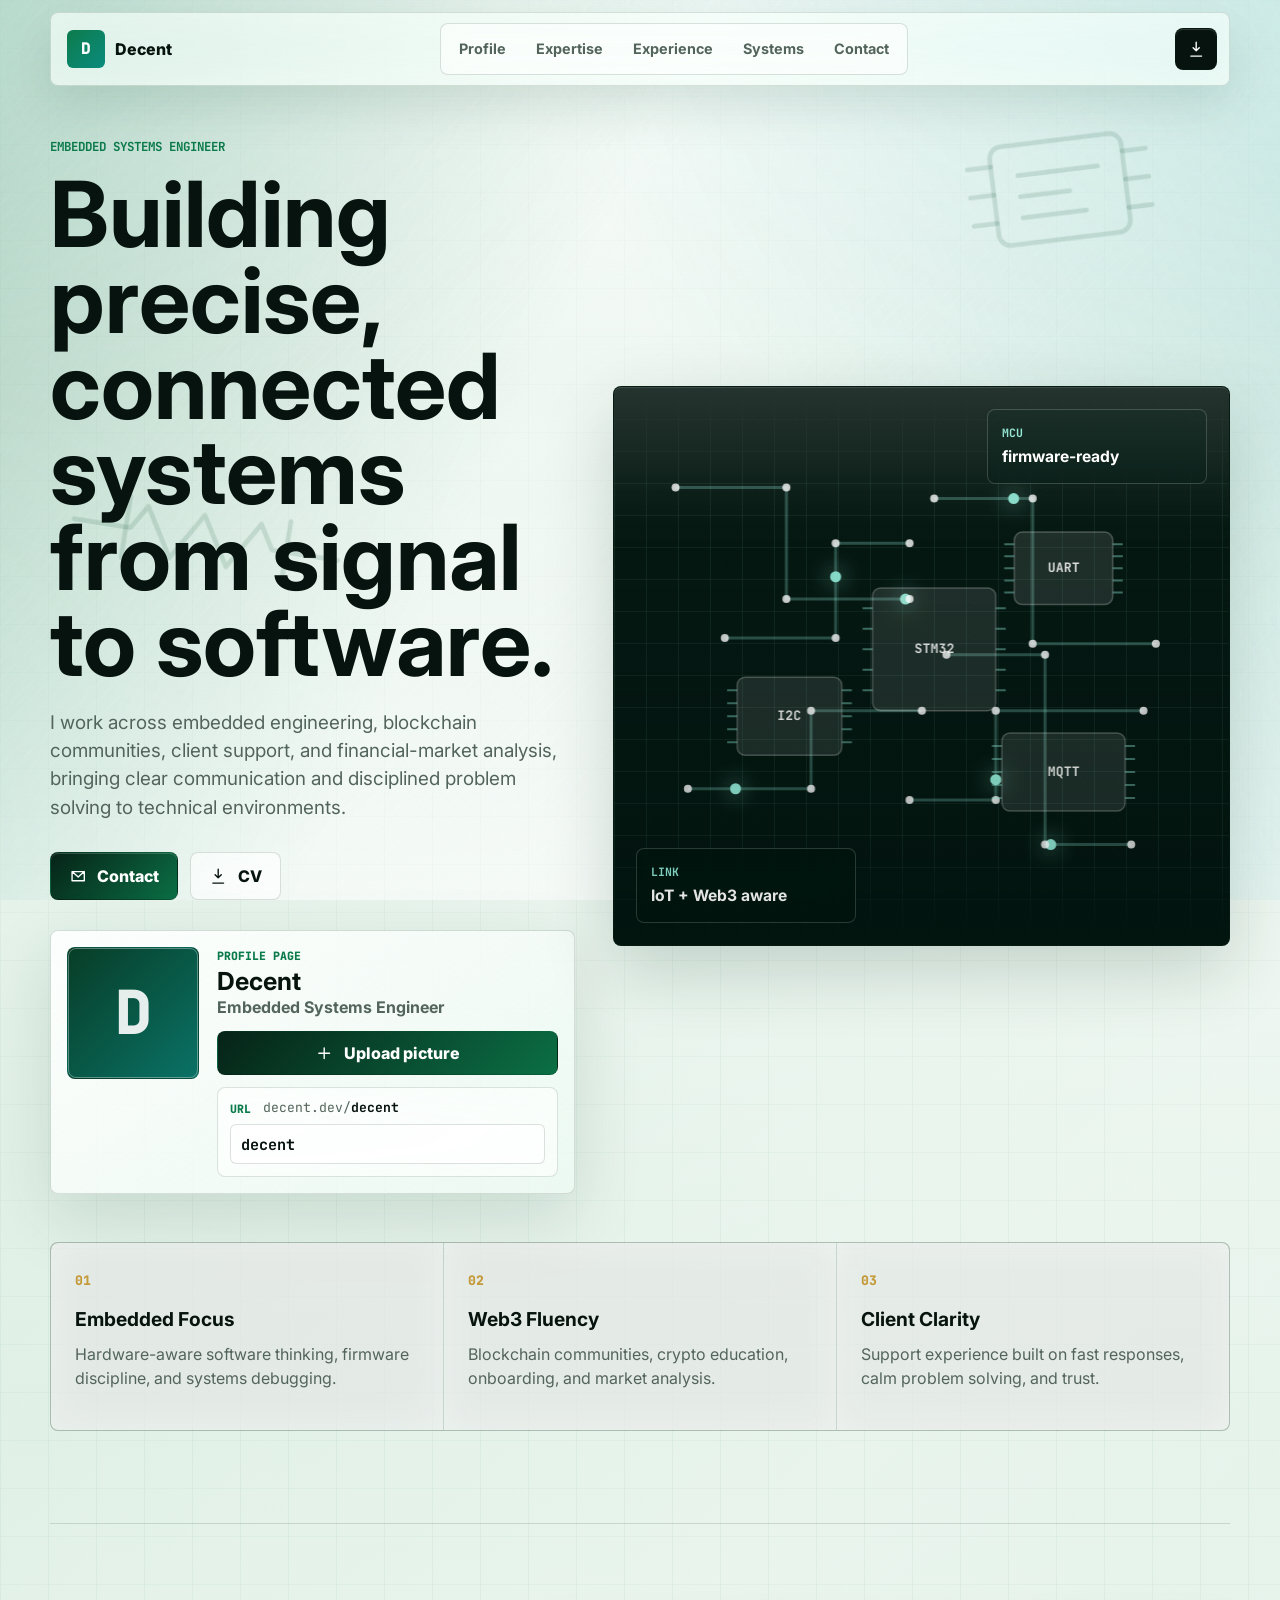
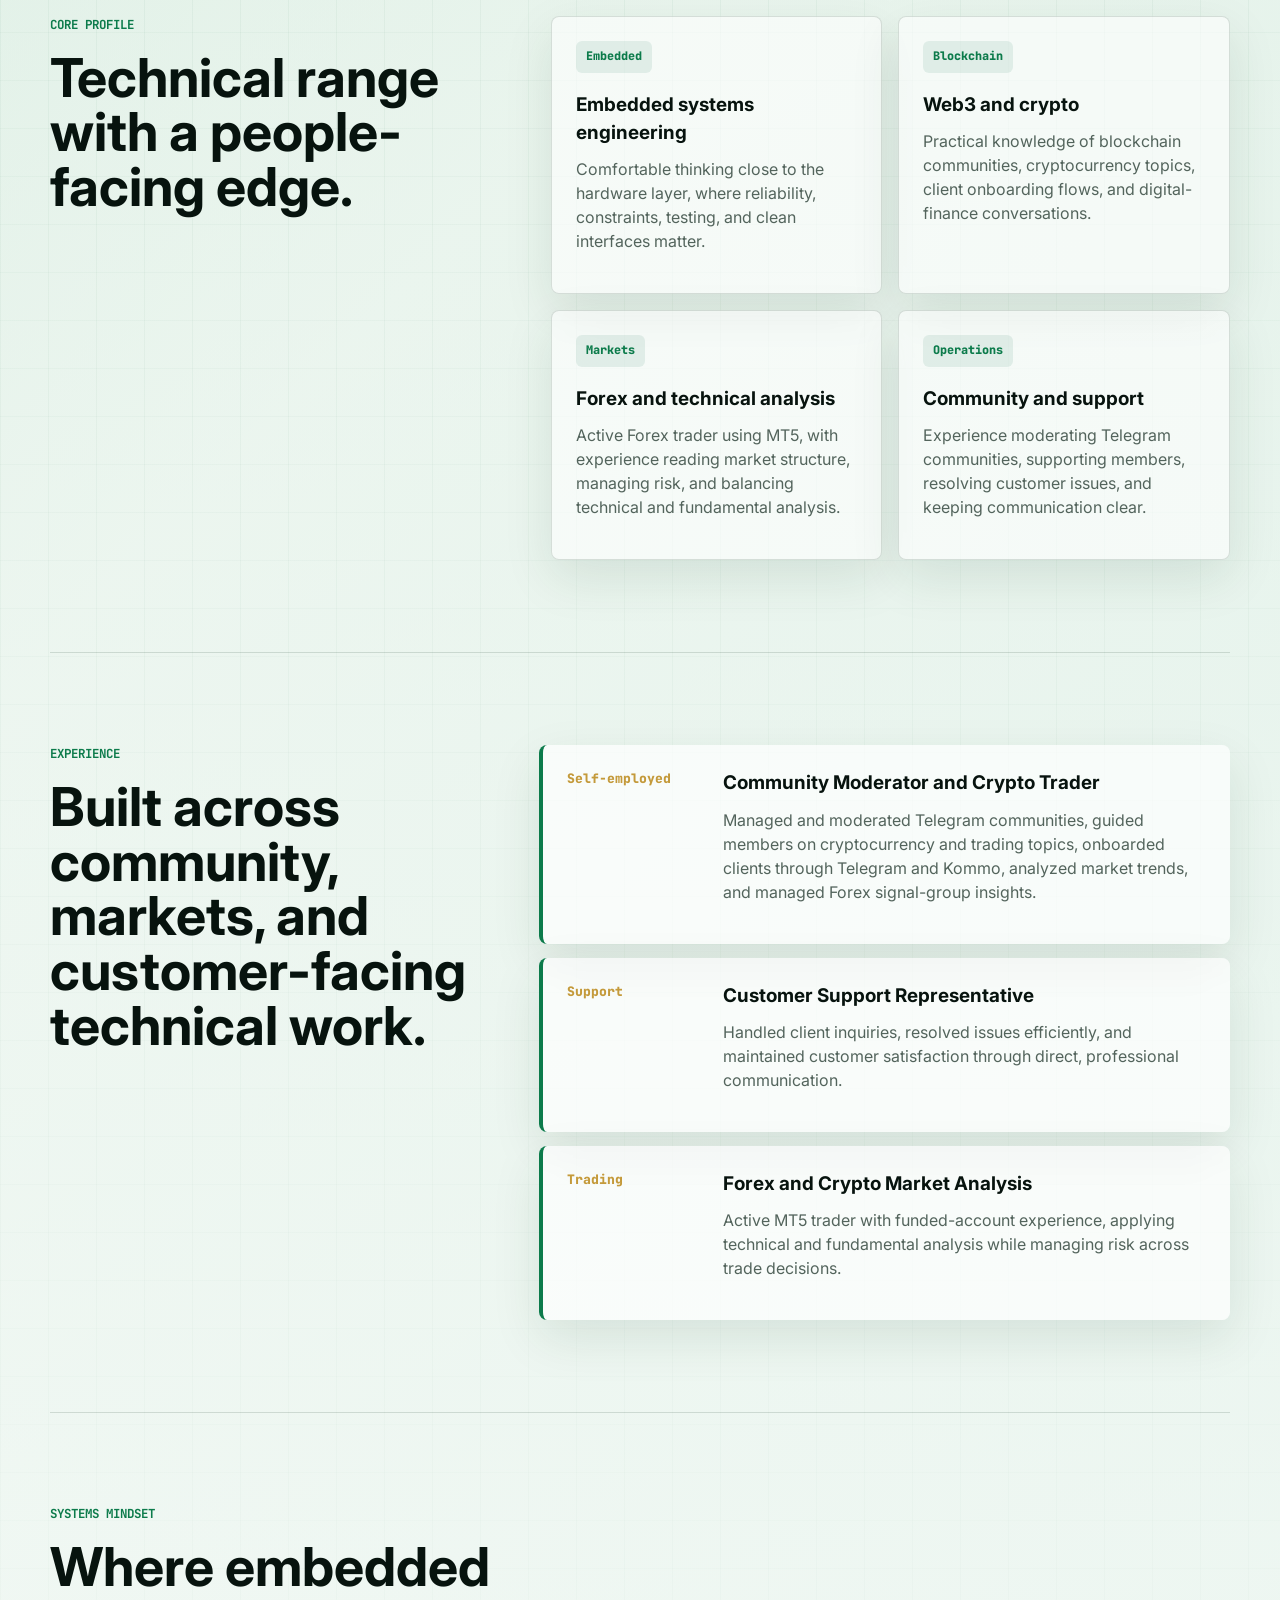
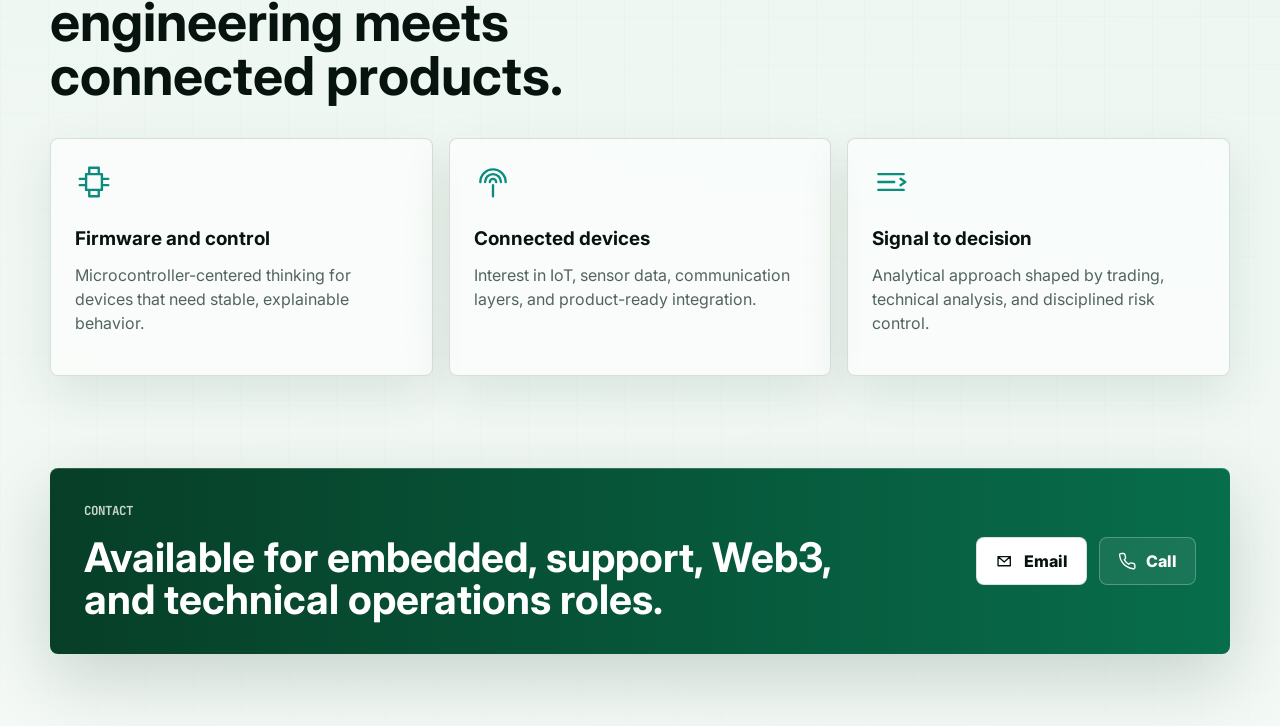
==== index.html @ 4b5f9d24 "Add files via upload" ====
<!doctype html>
<html lang="en">
  <head>
    <meta charset="utf-8" />
    <meta name="viewport" content="width=device-width, initial-scale=1" />
    <title>Decent | Embedded Systems Engineer</title>
    <meta
      name="description"
      content="Personal portfolio for Decent, an embedded systems engineer with Web3, blockchain, trading, community management, and client support experience."
    />
    <link rel="preconnect" href="https://fonts.googleapis.com" />
    <link rel="preconnect" href="https://fonts.gstatic.com" crossorigin />
    <link
      href="https://fonts.googleapis.com/css2?family=Inter:wght@400;500;600;700;800&family=JetBrains+Mono:wght@500;700&display=swap"
      rel="stylesheet"
    />
    <link rel="stylesheet" href="styles.css" />
  </head>
  <body>
    <div class="ambient-bg" aria-hidden="true">
      <svg class="watermark chip-a" viewBox="0 0 220 160">
        <rect x="54" y="38" width="112" height="84" rx="10" />
        <path d="M34 54h20M34 78h20M34 102h20M166 54h20M166 78h20M166 102h20" />
        <path d="M76 64h68M76 82h42M76 100h54" />
      </svg>
      <svg class="watermark resistor-b" viewBox="0 0 260 120">
        <path d="M18 60h48l12-20 24 40 24-40 24 40 24-40 12 20h56" />
        <path d="M62 34v52M198 34v52" />
      </svg>
      <svg class="watermark trace-c" viewBox="0 0 260 220">
        <path d="M40 38h90v48h68v74" />
        <path d="M82 174h70v-34h58" />
        <circle cx="40" cy="38" r="10" />
        <circle cx="198" cy="160" r="10" />
        <circle cx="82" cy="174" r="10" />
        <circle cx="210" cy="140" r="10" />
      </svg>
    </div>
    <div class="site-shell">
      <header class="topbar" aria-label="Primary">
        <a class="brand" href="#top" aria-label="Decent home">
          <span class="brand-mark">D</span>
          <span>Decent</span>
        </a>
        <nav class="nav-links" aria-label="Sections">
          <a href="#profile">Profile</a>
          <a href="#expertise">Expertise</a>
          <a href="#experience">Experience</a>
          <a href="#systems">Systems</a>
          <a href="#contact">Contact</a>
        </nav>
        <a class="icon-action" href="DECENT CV.docx" download aria-label="Download CV">
          <svg aria-hidden="true" viewBox="0 0 24 24">
            <path d="M12 3v11m0 0 4-4m-4 4-4-4M5 21h14" />
          </svg>
        </a>
      </header>

      <main id="top">
        <section class="hero" aria-labelledby="hero-title">
          <div class="hero-copy">
            <p class="eyebrow">Embedded systems engineer</p>
            <h1 id="hero-title">Building precise, connected systems from signal to software.</h1>
            <p class="hero-lede">
              I work across embedded engineering, blockchain communities, client support, and
              financial-market analysis, bringing clear communication and disciplined problem
              solving to technical environments.
            </p>
            <div class="hero-actions" aria-label="Primary actions">
              <a class="button primary" href="mailto:udosenfavour21@gmail.com">
                <svg aria-hidden="true" viewBox="0 0 24 24">
                  <path d="m4 6 8 7 8-7M4 6h16v12H4z" />
                </svg>
                Contact
              </a>
              <a class="button secondary" href="DECENT CV.docx" download>
                <svg aria-hidden="true" viewBox="0 0 24 24">
                  <path d="M12 3v11m0 0 4-4m-4 4-4-4M5 21h14" />
                </svg>
                CV
              </a>
            </div>

            <section id="profile" class="profile-widget" aria-labelledby="profile-title">
              <div class="profile-photo-frame">
                <img id="profilePreview" alt="Decent profile preview" />
                <div class="profile-initial" aria-hidden="true">D</div>
              </div>
              <div class="profile-controls">
                <div>
                  <p class="mini-eyebrow">Profile page</p>
                  <h2 id="profile-title">Decent</h2>
                  <p class="profile-role">Embedded Systems Engineer</p>
                </div>
                <label class="upload-control" for="profileUpload">
                  <svg aria-hidden="true" viewBox="0 0 24 24">
                    <path d="M12 5v14M5 12h14" />
                  </svg>
                  Upload picture
                </label>
                <input id="profileUpload" type="file" accept="image/*" />
                <label class="url-control" for="profileSlug">
                  <span>URL</span>
                  <span class="url-preview">decent.dev/<strong id="slugPreview">decent</strong></span>
                  <input id="profileSlug" type="text" value="decent" maxlength="32" autocomplete="off" />
                </label>
              </div>
            </section>
          </div>

          <div class="hero-panel" aria-label="Embedded systems visual">
            <canvas id="circuitCanvas" width="820" height="620"></canvas>
            <div class="signal-card top">
              <span>MCU</span>
              <strong>firmware-ready</strong>
            </div>
            <div class="signal-card bottom">
              <span>LINK</span>
              <strong>IoT + Web3 aware</strong>
            </div>
          </div>
        </section>

        <section class="metrics" aria-label="Professional strengths">
          <div>
            <span>01</span>
            <strong>Embedded Focus</strong>
            <p>Hardware-aware software thinking, firmware discipline, and systems debugging.</p>
          </div>
          <div>
            <span>02</span>
            <strong>Web3 Fluency</strong>
            <p>Blockchain communities, crypto education, onboarding, and market analysis.</p>
          </div>
          <div>
            <span>03</span>
            <strong>Client Clarity</strong>
            <p>Support experience built on fast responses, calm problem solving, and trust.</p>
          </div>
        </section>

        <section id="expertise" class="section split-section">
          <div class="section-heading">
            <p class="eyebrow">Core profile</p>
            <h2>Technical range with a people-facing edge.</h2>
          </div>
          <div class="skill-grid">
            <article>
              <span class="chip">Embedded</span>
              <h3>Embedded systems engineering</h3>
              <p>
                Comfortable thinking close to the hardware layer, where reliability, constraints,
                testing, and clean interfaces matter.
              </p>
            </article>
            <article>
              <span class="chip">Blockchain</span>
              <h3>Web3 and crypto</h3>
              <p>
                Practical knowledge of blockchain communities, cryptocurrency topics, client
                onboarding flows, and digital-finance conversations.
              </p>
            </article>
            <article>
              <span class="chip">Markets</span>
              <h3>Forex and technical analysis</h3>
              <p>
                Active Forex trader using MT5, with experience reading market structure, managing
                risk, and balancing technical and fundamental analysis.
              </p>
            </article>
            <article>
              <span class="chip">Operations</span>
              <h3>Community and support</h3>
              <p>
                Experience moderating Telegram communities, supporting members, resolving customer
                issues, and keeping communication clear.
              </p>
            </article>
          </div>
        </section>

        <section id="experience" class="section timeline-section">
          <div class="section-heading">
            <p class="eyebrow">Experience</p>
            <h2>Built across community, markets, and customer-facing technical work.</h2>
          </div>
          <div class="timeline">
            <article class="timeline-item">
              <div class="timeline-date">Self-employed</div>
              <div>
                <h3>Community Moderator and Crypto Trader</h3>
                <p>
                  Managed and moderated Telegram communities, guided members on cryptocurrency and
                  trading topics, onboarded clients through Telegram and Kommo, analyzed market
                  trends, and managed Forex signal-group insights.
                </p>
              </div>
            </article>
            <article class="timeline-item">
              <div class="timeline-date">Support</div>
              <div>
                <h3>Customer Support Representative</h3>
                <p>
                  Handled client inquiries, resolved issues efficiently, and maintained customer
                  satisfaction through direct, professional communication.
                </p>
              </div>
            </article>
            <article class="timeline-item">
              <div class="timeline-date">Trading</div>
              <div>
                <h3>Forex and Crypto Market Analysis</h3>
                <p>
                  Active MT5 trader with funded-account experience, applying technical and
                  fundamental analysis while managing risk across trade decisions.
                </p>
              </div>
            </article>
          </div>
        </section>

        <section id="systems" class="section systems-section">
          <div class="section-heading">
            <p class="eyebrow">Systems mindset</p>
            <h2>Where embedded engineering meets connected products.</h2>
          </div>
          <div class="systems-board">
            <article>
              <svg aria-hidden="true" viewBox="0 0 24 24">
                <path d="M9 3h6v4H9zM7 7h10v10H7zM9 17h6v4H9zM3 10h4M17 10h4M3 14h4M17 14h4" />
              </svg>
              <h3>Firmware and control</h3>
              <p>Microcontroller-centered thinking for devices that need stable, explainable behavior.</p>
            </article>
            <article>
              <svg aria-hidden="true" viewBox="0 0 24 24">
                <path d="M4 12a8 8 0 0 1 16 0M7 12a5 5 0 0 1 10 0M10 12a2 2 0 0 1 4 0M12 14v7" />
              </svg>
              <h3>Connected devices</h3>
              <p>Interest in IoT, sensor data, communication layers, and product-ready integration.</p>
            </article>
            <article>
              <svg aria-hidden="true" viewBox="0 0 24 24">
                <path d="M4 7h16M4 12h10M4 17h16M18 10l3 2-3 2" />
              </svg>
              <h3>Signal to decision</h3>
              <p>Analytical approach shaped by trading, technical analysis, and disciplined risk control.</p>
            </article>
          </div>
        </section>

        <section id="contact" class="contact-section" aria-labelledby="contact-title">
          <div>
            <p class="eyebrow">Contact</p>
            <h2 id="contact-title">Available for embedded, support, Web3, and technical operations roles.</h2>
          </div>
          <div class="contact-actions">
            <a class="button primary" href="mailto:udosenfavour21@gmail.com">
              <svg aria-hidden="true" viewBox="0 0 24 24">
                <path d="m4 6 8 7 8-7M4 6h16v12H4z" />
              </svg>
              Email
            </a>
            <a class="button secondary" href="tel:+2349166381036">
              <svg aria-hidden="true" viewBox="0 0 24 24">
                <path d="M22 16.9v3a2 2 0 0 1-2.2 2 19.8 19.8 0 0 1-8.6-3.1 19.5 19.5 0 0 1-6-6A19.8 19.8 0 0 1 2.1 4.2 2 2 0 0 1 4.1 2h3a2 2 0 0 1 2 1.7c.1 1 .4 2 .7 2.9a2 2 0 0 1-.4 2.1L8.1 10a16 16 0 0 0 6 6l1.3-1.3a2 2 0 0 1 2.1-.4c.9.3 1.9.6 2.9.7a2 2 0 0 1 1.6 1.9z" />
              </svg>
              Call
            </a>
          </div>
        </section>
      </main>
    </div>

    <script src="script.js"></script>
  </body>
</html>
---- styles.css ----
:root {
  --ink: #07130e;
  --muted: #53645c;
  --paper: #dfeee5;
  --panel: rgba(255, 255, 255, 0.58);
  --line: rgba(7, 42, 26, 0.14);
  --green: #0c7b4b;
  --cyan: #0b8c7e;
  --gold: #c49a3b;
  --red: #b94b4b;
  --glass: rgba(255, 255, 255, 0.46);
  --glass-strong: rgba(255, 255, 255, 0.68);
  --shadow: 0 24px 70px rgba(0, 44, 25, 0.18);
}

* {
  box-sizing: border-box;
}

html {
  scroll-behavior: smooth;
}

body {
  position: relative;
  isolation: isolate;
  margin: 0;
  color: var(--ink);
  background:
    linear-gradient(180deg, rgba(255, 255, 255, 0.72), rgba(223, 238, 229, 0.42) 36%, rgba(246, 250, 247, 0.9)),
    linear-gradient(90deg, rgba(8, 94, 54, 0.08) 1px, transparent 1px) 0 0 / 48px 48px,
    linear-gradient(rgba(8, 94, 54, 0.06) 1px, transparent 1px) 0 0 / 48px 48px,
    linear-gradient(135deg, #cce8d8 0%, #eef8f1 44%, #d8efe6 100%);
  font-family: Inter, system-ui, -apple-system, BlinkMacSystemFont, "Segoe UI", sans-serif;
  line-height: 1.5;
}

body::before,
body::after {
  position: fixed;
  inset: 0;
  z-index: -2;
  pointer-events: none;
  content: "";
}

body::before {
  background:
    linear-gradient(115deg, rgba(10, 108, 65, 0.28), transparent 42%),
    linear-gradient(245deg, rgba(11, 140, 126, 0.2), transparent 46%);
  filter: blur(0.2px);
}

body::after {
  z-index: -1;
  background:
    linear-gradient(180deg, rgba(255, 255, 255, 0.42), rgba(255, 255, 255, 0.08) 42%, rgba(255, 255, 255, 0.54)),
    repeating-linear-gradient(135deg, rgba(255, 255, 255, 0.11) 0 1px, transparent 1px 12px);
  mix-blend-mode: soft-light;
}

a {
  color: inherit;
  text-decoration: none;
}

svg {
  width: 1.15rem;
  height: 1.15rem;
  fill: none;
  stroke: currentColor;
  stroke-linecap: round;
  stroke-linejoin: round;
  stroke-width: 1.8;
}

.ambient-bg {
  position: fixed;
  inset: 0;
  z-index: 0;
  overflow: hidden;
  pointer-events: none;
}

.watermark {
  position: absolute;
  height: auto;
  fill: none;
  stroke: rgba(3, 71, 42, 0.13);
  stroke-linecap: round;
  stroke-linejoin: round;
  stroke-width: 4;
  filter: blur(0.1px);
}

.chip-a {
  top: 95px;
  right: max(18px, 7vw);
  width: 260px;
  transform: rotate(-7deg);
}

.resistor-b {
  top: 52%;
  left: max(-42px, 4vw);
  width: 310px;
  transform: rotate(9deg);
}

.trace-c {
  right: max(-26px, 5vw);
  bottom: 70px;
  width: 300px;
  opacity: 0.8;
  transform: rotate(4deg);
}

.site-shell {
  position: relative;
  z-index: 1;
  width: min(1180px, calc(100% - 32px));
  margin: 0 auto;
}

.topbar {
  position: sticky;
  top: 12px;
  z-index: 20;
  display: flex;
  align-items: center;
  justify-content: space-between;
  gap: 18px;
  min-height: 64px;
  margin: 12px 0 34px;
  padding: 10px 12px 10px 16px;
  background: rgba(248, 255, 251, 0.7);
  border: 1px solid var(--line);
  border-radius: 8px;
  box-shadow: 0 18px 50px rgba(0, 57, 33, 0.13);
  backdrop-filter: blur(22px) saturate(1.25);
}

.brand {
  display: inline-flex;
  align-items: center;
  gap: 10px;
  font-weight: 800;
}

.brand-mark {
  display: grid;
  place-items: center;
  width: 38px;
  height: 38px;
  color: #fff;
  background: linear-gradient(135deg, var(--green), var(--cyan));
  border-radius: 6px;
  font-family: "JetBrains Mono", monospace;
}

.nav-links {
  display: flex;
  align-items: center;
  gap: 6px;
  padding: 6px;
  border: 1px solid var(--line);
  border-radius: 8px;
  background: rgba(255, 255, 255, 0.42);
  backdrop-filter: blur(14px);
}

.nav-links a {
  padding: 8px 12px;
  border-radius: 6px;
  color: var(--muted);
  font-size: 0.9rem;
  font-weight: 700;
}

.nav-links a:hover,
.nav-links a:focus-visible {
  color: var(--ink);
  background: #fff;
  outline: 0;
}

.icon-action {
  display: grid;
  place-items: center;
  width: 42px;
  height: 42px;
  border: 1px solid var(--line);
  border-radius: 8px;
  background: var(--ink);
  color: #fff;
  box-shadow: inset 0 1px 0 rgba(255, 255, 255, 0.15);
}

.hero {
  display: grid;
  grid-template-columns: minmax(0, 0.92fr) minmax(420px, 1.08fr);
  gap: 38px;
  align-items: center;
  min-height: calc(100vh - 122px);
  padding: 18px 0 48px;
}

.hero-copy {
  max-width: 680px;
}

.eyebrow {
  margin: 0 0 16px;
  color: var(--green);
  font-family: "JetBrains Mono", monospace;
  font-size: 0.78rem;
  font-weight: 700;
  letter-spacing: 0;
  text-transform: uppercase;
}

h1,
h2,
h3,
p {
  margin-top: 0;
}

h1 {
  margin-bottom: 22px;
  font-size: 5.7rem;
  line-height: 0.94;
  letter-spacing: 0;
}

.hero-lede {
  max-width: 620px;
  margin-bottom: 30px;
  color: var(--muted);
  font-size: 1.18rem;
}

.hero-actions,
.contact-actions {
  display: flex;
  flex-wrap: wrap;
  gap: 12px;
}

.profile-widget {
  display: grid;
  grid-template-columns: 132px minmax(0, 1fr);
  gap: 18px;
  max-width: 610px;
  margin-top: 30px;
  padding: 16px;
  border: 1px solid rgba(7, 42, 26, 0.15);
  border-radius: 8px;
  background:
    linear-gradient(145deg, rgba(255, 255, 255, 0.74), rgba(224, 247, 234, 0.42)),
    rgba(255, 255, 255, 0.56);
  box-shadow: 0 24px 70px rgba(0, 57, 33, 0.13);
  backdrop-filter: blur(22px) saturate(1.24);
}

.profile-photo-frame {
  position: relative;
  display: grid;
  place-items: center;
  overflow: hidden;
  aspect-ratio: 1;
  min-width: 0;
  border: 1px solid rgba(7, 42, 26, 0.16);
  border-radius: 8px;
  background:
    linear-gradient(135deg, rgba(7, 65, 41, 0.92), rgba(11, 140, 126, 0.78)),
    var(--ink);
}

.profile-photo-frame::after {
  position: absolute;
  inset: 0;
  border: 1px solid rgba(255, 255, 255, 0.34);
  border-radius: inherit;
  content: "";
}

.profile-photo-frame img {
  position: absolute;
  inset: 0;
  width: 100%;
  height: 100%;
  object-fit: cover;
  opacity: 0;
}

.profile-photo-frame.has-image img {
  opacity: 1;
}

.profile-photo-frame.has-image .profile-initial {
  opacity: 0;
}

.profile-initial {
  color: rgba(255, 255, 255, 0.9);
  font-family: "JetBrains Mono", monospace;
  font-size: 3.8rem;
  font-weight: 800;
}

.profile-controls {
  display: grid;
  gap: 12px;
  min-width: 0;
}

.mini-eyebrow {
  margin-bottom: 4px;
  color: var(--green);
  font-family: "JetBrains Mono", monospace;
  font-size: 0.72rem;
  font-weight: 800;
  letter-spacing: 0;
  text-transform: uppercase;
}

.profile-widget h2 {
  font-size: 1.55rem;
  line-height: 1.1;
}

.profile-role {
  margin-bottom: 0;
  color: var(--muted);
  font-weight: 700;
}

.upload-control,
.url-control {
  border: 1px solid rgba(7, 42, 26, 0.13);
  border-radius: 8px;
  background: rgba(255, 255, 255, 0.56);
  backdrop-filter: blur(14px);
}

.upload-control {
  display: inline-flex;
  align-items: center;
  justify-content: center;
  gap: 10px;
  min-height: 44px;
  padding: 0 14px;
  color: #fff;
  background: linear-gradient(135deg, #062317, #0b6f45);
  font-weight: 800;
  cursor: pointer;
}

#profileUpload {
  position: absolute;
  width: 1px;
  height: 1px;
  opacity: 0;
  pointer-events: none;
}

.url-control {
  display: grid;
  grid-template-columns: auto minmax(0, 1fr);
  gap: 6px 12px;
  align-items: center;
  padding: 10px 12px 12px;
}

.url-control > span:first-child {
  color: var(--green);
  font-family: "JetBrains Mono", monospace;
  font-size: 0.72rem;
  font-weight: 800;
}

.url-preview {
  overflow: hidden;
  color: var(--muted);
  font-family: "JetBrains Mono", monospace;
  font-size: 0.82rem;
  text-overflow: ellipsis;
  white-space: nowrap;
}

.url-preview strong {
  color: var(--ink);
}

.url-control input {
  grid-column: 1 / -1;
  width: 100%;
  min-height: 40px;
  padding: 0 10px;
  color: var(--ink);
  border: 1px solid rgba(7, 42, 26, 0.14);
  border-radius: 6px;
  background: rgba(255, 255, 255, 0.68);
  font: 700 0.95rem "JetBrains Mono", monospace;
  outline: 0;
}

.url-control input:focus {
  border-color: rgba(12, 123, 75, 0.58);
  box-shadow: 0 0 0 4px rgba(12, 123, 75, 0.12);
}

.button {
  display: inline-flex;
  align-items: center;
  justify-content: center;
  gap: 10px;
  min-height: 48px;
  padding: 0 18px;
  border: 1px solid var(--line);
  border-radius: 8px;
  font-weight: 800;
}

.button.primary {
  color: #fff;
  background: linear-gradient(135deg, #062317, #0b6f45);
  box-shadow: inset 0 1px 0 rgba(255, 255, 255, 0.18);
}

.button.secondary {
  background: rgba(255, 255, 255, 0.6);
  backdrop-filter: blur(16px);
}

.button:hover,
.button:focus-visible,
.icon-action:hover,
.icon-action:focus-visible {
  transform: translateY(-1px);
  box-shadow: 0 14px 28px rgba(17, 24, 39, 0.12);
  outline: 0;
}

.hero-panel {
  position: relative;
  overflow: hidden;
  min-height: 560px;
  border: 1px solid var(--line);
  border-radius: 8px;
  background:
    linear-gradient(180deg, rgba(2, 23, 17, 0.38), rgba(2, 23, 17, 0.82)),
    #0a1913;
  box-shadow: var(--shadow), inset 0 1px 0 rgba(255, 255, 255, 0.12);
}

.hero-panel::before,
.hero-panel::after {
  position: absolute;
  inset: 0;
  pointer-events: none;
  content: "";
}

.hero-panel::before {
  background:
    linear-gradient(90deg, rgba(142, 229, 210, 0.08) 1px, transparent 1px) 0 0 / 32px 32px,
    linear-gradient(rgba(142, 229, 210, 0.07) 1px, transparent 1px) 0 0 / 32px 32px;
  mask-image: linear-gradient(180deg, transparent, #000 18%, #000 82%, transparent);
}

.hero-panel::after {
  background: linear-gradient(180deg, rgba(255, 255, 255, 0.12), transparent 26%, rgba(0, 0, 0, 0.12));
}

#circuitCanvas {
  position: absolute;
  inset: 0;
  width: 100%;
  height: 100%;
}

.signal-card {
  position: absolute;
  display: grid;
  gap: 4px;
  width: min(220px, calc(100% - 36px));
  padding: 14px;
  color: #fff;
  border: 1px solid rgba(255, 255, 255, 0.18);
  border-radius: 8px;
  background: rgba(2, 24, 16, 0.56);
  backdrop-filter: blur(16px) saturate(1.35);
}

.signal-card.top {
  top: 22px;
  right: 22px;
}

.signal-card.bottom {
  left: 22px;
  bottom: 22px;
}

.signal-card span {
  color: #8ee5d2;
  font-family: "JetBrains Mono", monospace;
  font-size: 0.72rem;
  font-weight: 700;
}

.signal-card strong {
  font-size: 0.98rem;
}

.metrics {
  display: grid;
  grid-template-columns: repeat(3, 1fr);
  gap: 1px;
  overflow: hidden;
  margin: 0 0 92px;
  border: 1px solid var(--line);
  border-radius: 8px;
  background: var(--line);
}

.metrics div {
  min-height: 170px;
  padding: 24px;
  background: var(--glass-strong);
  backdrop-filter: blur(18px) saturate(1.2);
}

.metrics span,
.timeline-date {
  color: var(--gold);
  font-family: "JetBrains Mono", monospace;
  font-size: 0.82rem;
  font-weight: 800;
}

.metrics strong {
  display: block;
  margin: 14px 0 8px;
  font-size: 1.2rem;
}

.metrics p,
.skill-grid p,
.timeline p,
.systems-board p {
  color: var(--muted);
}

.section {
  padding: 92px 0;
  border-top: 1px solid var(--line);
}

.split-section {
  display: grid;
  grid-template-columns: minmax(260px, 0.8fr) minmax(0, 1.2fr);
  gap: 48px;
}

.section-heading {
  max-width: 540px;
}

h2 {
  margin-bottom: 0;
  font-size: 3.35rem;
  line-height: 1.02;
  letter-spacing: 0;
}

.skill-grid {
  display: grid;
  grid-template-columns: repeat(2, minmax(0, 1fr));
  gap: 16px;
}

.skill-grid article,
.systems-board article {
  padding: 24px;
  border: 1px solid var(--line);
  border-radius: 8px;
  background: var(--panel);
  box-shadow: 0 18px 50px rgba(0, 57, 33, 0.1);
  backdrop-filter: blur(18px) saturate(1.18);
}

.chip {
  display: inline-flex;
  margin-bottom: 18px;
  padding: 7px 10px;
  border-radius: 6px;
  color: var(--green);
  background: rgba(31, 122, 91, 0.1);
  font-family: "JetBrains Mono", monospace;
  font-size: 0.74rem;
  font-weight: 800;
}

h3 {
  margin-bottom: 10px;
  font-size: 1.18rem;
}

.timeline-section {
  display: grid;
  grid-template-columns: minmax(260px, 0.78fr) minmax(0, 1.22fr);
  gap: 48px;
}

.timeline {
  display: grid;
  gap: 14px;
}

.timeline-item {
  display: grid;
  grid-template-columns: 132px minmax(0, 1fr);
  gap: 24px;
  padding: 24px;
  border-left: 4px solid var(--green);
  border-radius: 8px;
  background: var(--glass-strong);
  box-shadow: 0 18px 50px rgba(0, 57, 33, 0.1);
  backdrop-filter: blur(18px) saturate(1.2);
}

.systems-section {
  padding-bottom: 48px;
}

.systems-board {
  display: grid;
  grid-template-columns: repeat(3, 1fr);
  gap: 16px;
  margin-top: 34px;
}

.systems-board svg {
  width: 38px;
  height: 38px;
  margin-bottom: 18px;
  color: var(--cyan);
  stroke-width: 1.5;
}

.contact-section {
  display: flex;
  align-items: center;
  justify-content: space-between;
  gap: 32px;
  margin: 44px 0 72px;
  padding: 34px;
  color: #fff;
  border-radius: 8px;
  background:
    linear-gradient(90deg, rgba(7, 65, 41, 0.94), rgba(7, 119, 82, 0.9)),
    var(--ink);
  box-shadow: var(--shadow), inset 0 1px 0 rgba(255, 255, 255, 0.18);
  backdrop-filter: blur(18px);
}

.contact-section .eyebrow,
.contact-section p {
  color: rgba(255, 255, 255, 0.78);
}

.contact-section h2 {
  max-width: 760px;
  font-size: 2.55rem;
}

.contact-section .button.primary {
  background: #fff;
  color: var(--ink);
}

.contact-section .button.secondary {
  color: #fff;
  background: rgba(255, 255, 255, 0.08);
  border-color: rgba(255, 255, 255, 0.26);
}

@media (max-width: 980px) {
  .hero,
  .split-section,
  .timeline-section {
    grid-template-columns: 1fr;
  }

  .hero {
    min-height: auto;
  }

  .hero-panel {
    min-height: 460px;
  }

  .metrics,
  .systems-board {
    grid-template-columns: 1fr;
  }

  .contact-section {
    align-items: flex-start;
    flex-direction: column;
  }
}

@media (max-width: 720px) {
  .site-shell {
    width: min(100% - 22px, 1180px);
  }

  .topbar {
    align-items: stretch;
    flex-wrap: wrap;
  }

  .nav-links {
    order: 3;
    width: 100%;
    overflow-x: auto;
  }

  .nav-links a {
    white-space: nowrap;
  }

  h1 {
    font-size: 3.45rem;
  }

  h2 {
    font-size: 2.35rem;
  }

  .hero-lede {
    font-size: 1.06rem;
  }

  .contact-section h2 {
    font-size: 2rem;
  }

  .hero-panel {
    min-height: 390px;
  }

  .profile-widget {
    grid-template-columns: 104px minmax(0, 1fr);
    gap: 14px;
  }

  .profile-initial {
    font-size: 3rem;
  }

  .metrics {
    margin-bottom: 48px;
  }

  .section {
    padding: 58px 0;
  }

  .skill-grid {
    grid-template-columns: 1fr;
  }

  .timeline-item {
    grid-template-columns: 1fr;
    gap: 10px;
  }

  .contact-section {
    padding: 24px;
    margin-bottom: 44px;
  }

  .watermark {
    opacity: 0.45;
  }

  .chip-a {
    width: 190px;
    right: -34px;
  }

  .resistor-b,
  .trace-c {
    display: none;
  }
}

@media (max-width: 520px) {
  .profile-widget {
    grid-template-columns: 1fr;
  }

  .profile-photo-frame {
    width: 132px;
  }
}

@media (prefers-reduced-motion: reduce) {
  *,
  *::before,
  *::after {
    scroll-behavior: auto !important;
    transition: none !important;
  }
}
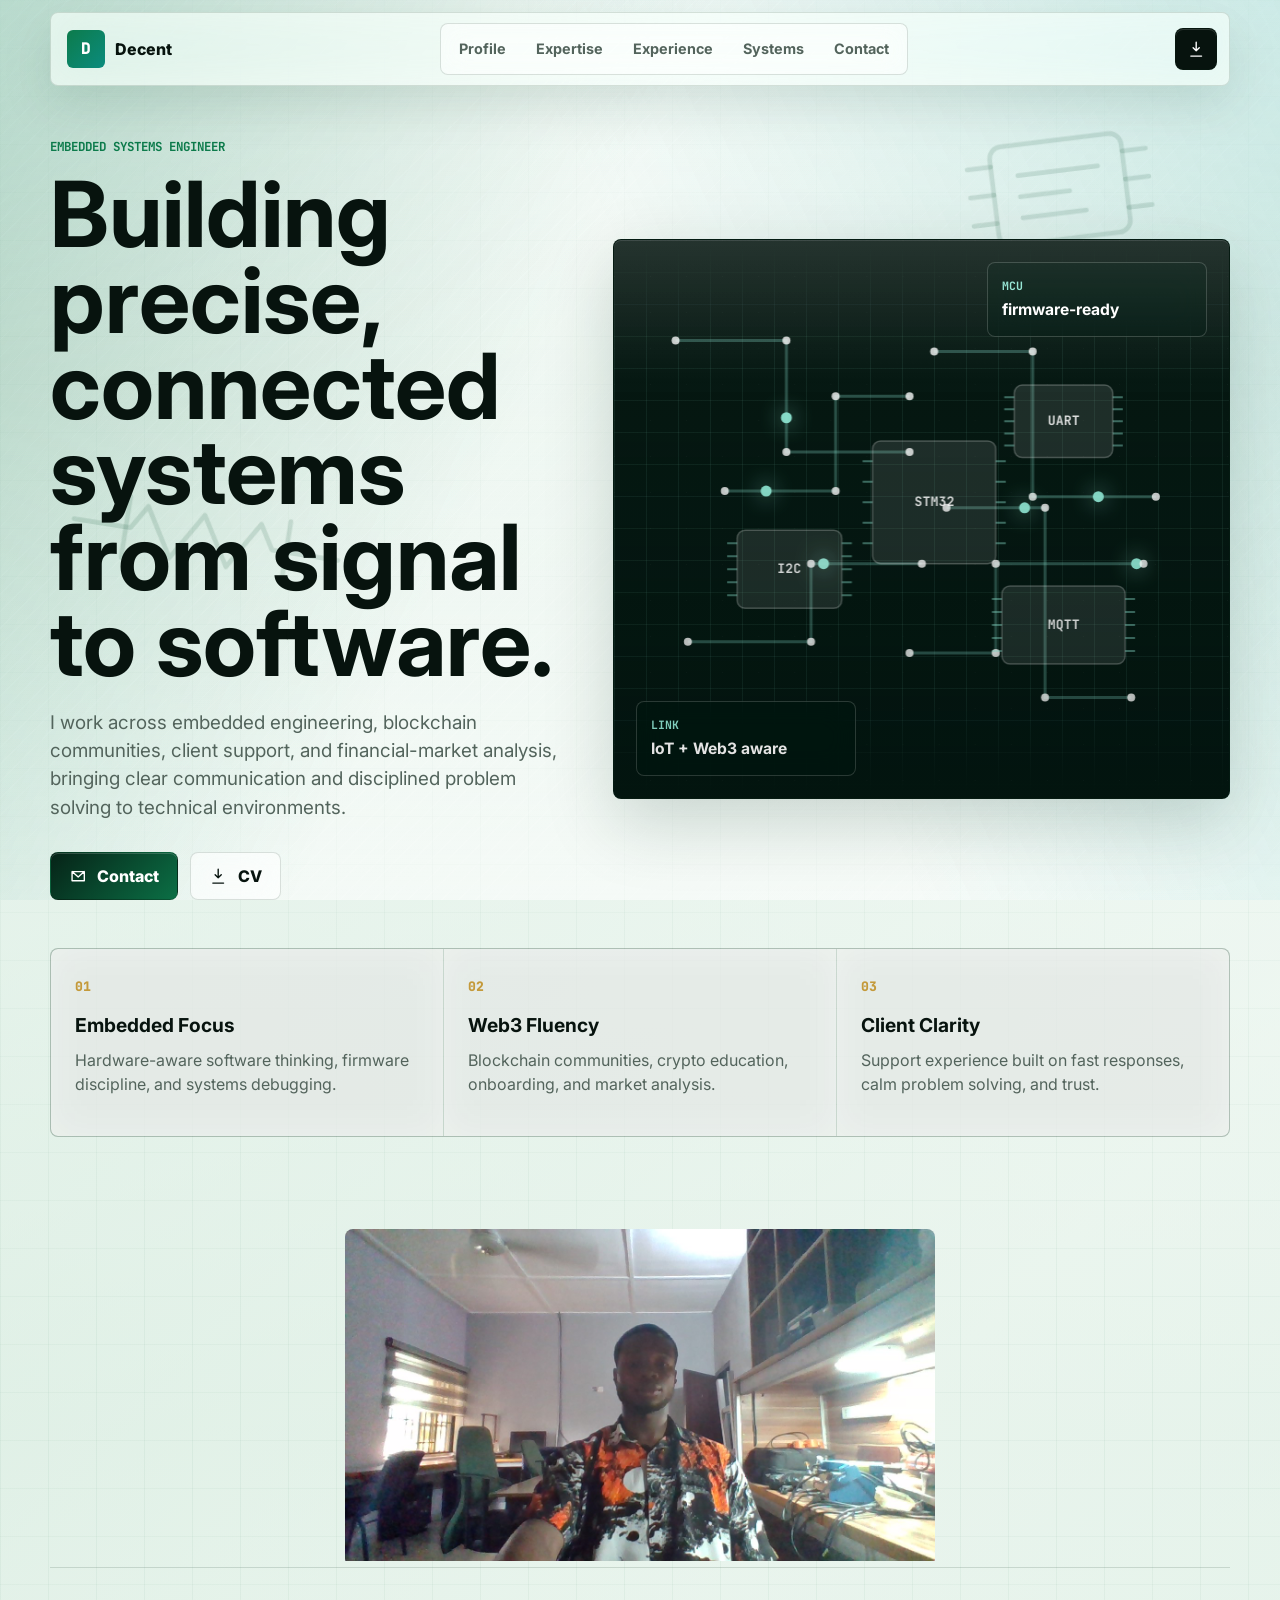
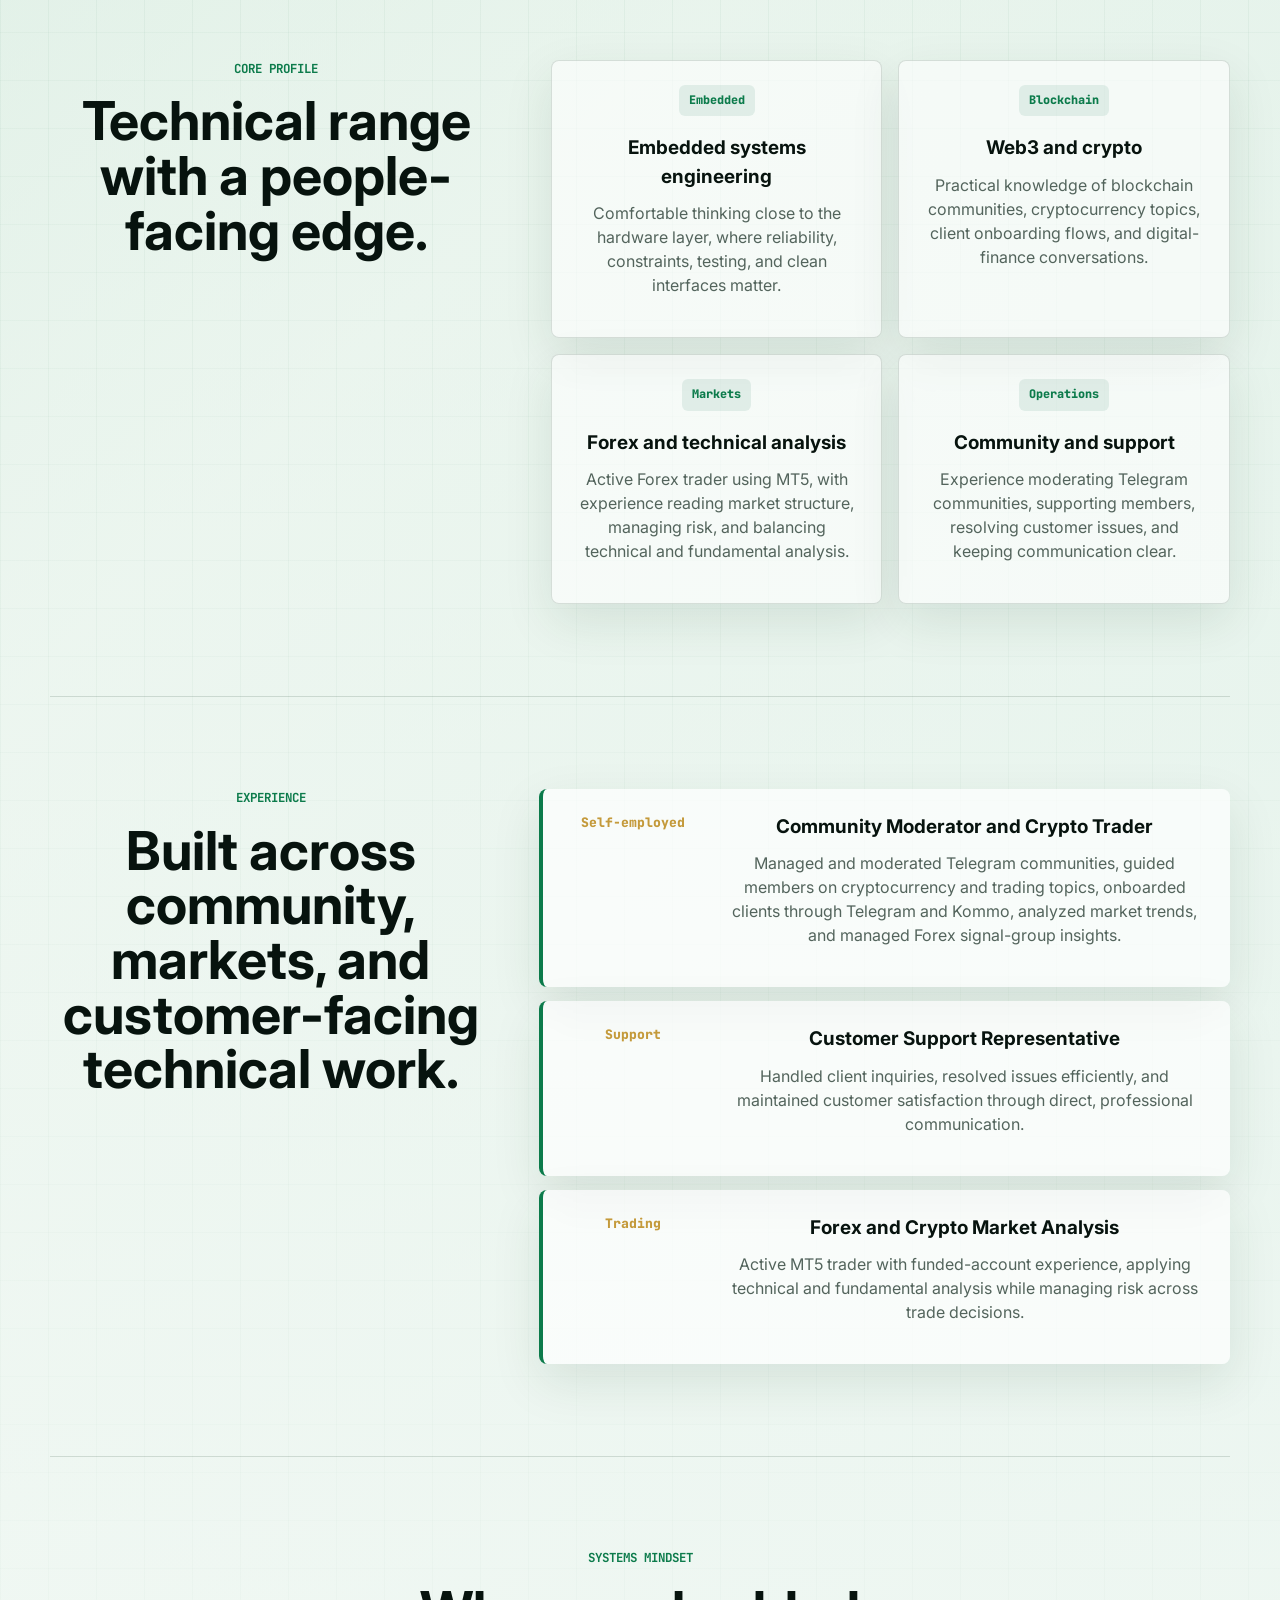
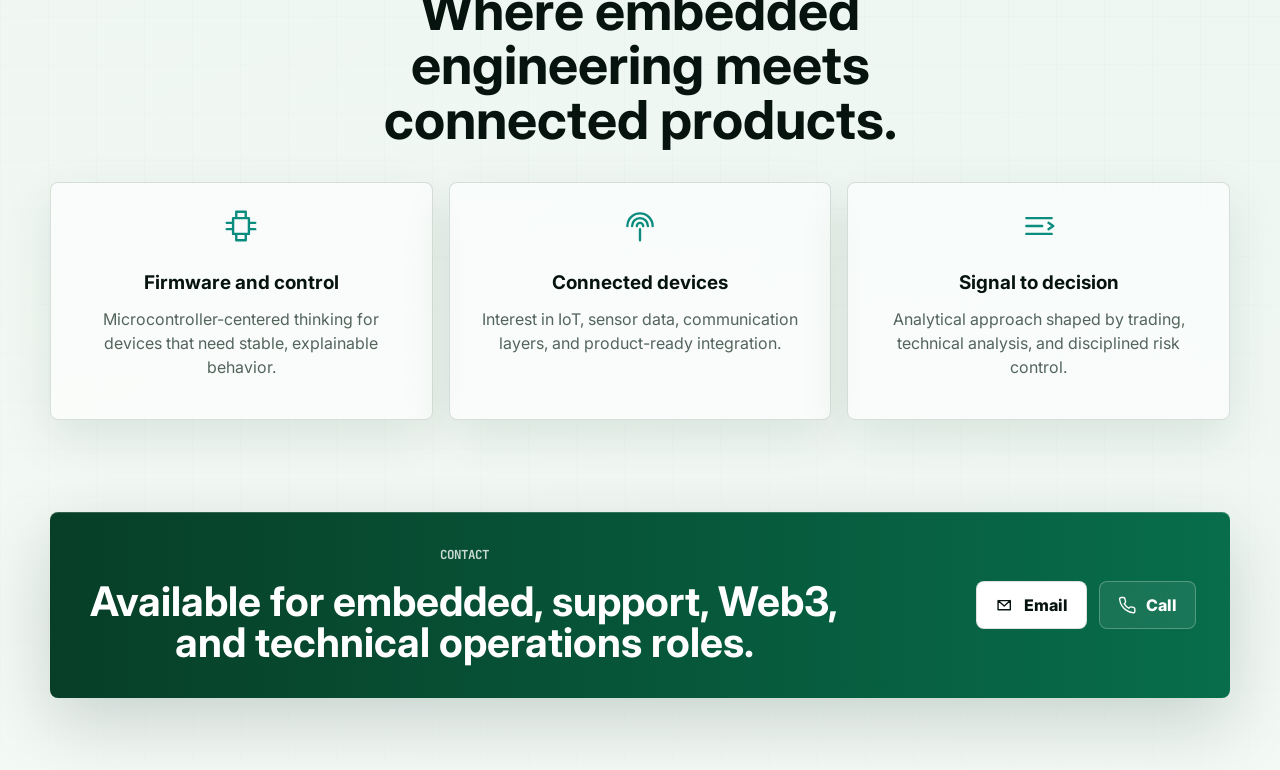
==== commit d9faa5d2: "Add files via upload" ====
--- a/index.html
+++ b/index.html
@@ -80,32 +80,6 @@
                 CV
               </a>
             </div>
-
-            <section id="profile" class="profile-widget" aria-labelledby="profile-title">
-              <div class="profile-photo-frame">
-                <img id="profilePreview" alt="Decent profile preview" />
-                <div class="profile-initial" aria-hidden="true">D</div>
-              </div>
-              <div class="profile-controls">
-                <div>
-                  <p class="mini-eyebrow">Profile page</p>
-                  <h2 id="profile-title">Decent</h2>
-                  <p class="profile-role">Embedded Systems Engineer</p>
-                </div>
-                <label class="upload-control" for="profileUpload">
-                  <svg aria-hidden="true" viewBox="0 0 24 24">
-                    <path d="M12 5v14M5 12h14" />
-                  </svg>
-                  Upload picture
-                </label>
-                <input id="profileUpload" type="file" accept="image/*" />
-                <label class="url-control" for="profileSlug">
-                  <span>URL</span>
-                  <span class="url-preview">decent.dev/<strong id="slugPreview">decent</strong></span>
-                  <input id="profileSlug" type="text" value="decent" maxlength="32" autocomplete="off" />
-                </label>
-              </div>
-            </section>
           </div>
 
           <div class="hero-panel" aria-label="Embedded systems visual">
@@ -138,7 +112,12 @@
             <p>Support experience built on fast responses, calm problem solving, and trust.</p>
           </div>
         </section>
-
+        
+        <center>
+        <section class="profilesection" aria-label="Profile image">
+            <img src="profile.jpg" alt="Favour Udosen" class="profile-image" />
+           </section>
+           <center>
         <section id="expertise" class="section split-section">
           <div class="section-heading">
             <p class="eyebrow">Core profile</p>
--- a/styles.css
+++ b/styles.css
@@ -263,44 +263,6 @@
   backdrop-filter: blur(22px) saturate(1.24);
 }
 
-.profile-photo-frame {
-  position: relative;
-  display: grid;
-  place-items: center;
-  overflow: hidden;
-  aspect-ratio: 1;
-  min-width: 0;
-  border: 1px solid rgba(7, 42, 26, 0.16);
-  border-radius: 8px;
-  background:
-    linear-gradient(135deg, rgba(7, 65, 41, 0.92), rgba(11, 140, 126, 0.78)),
-    var(--ink);
-}
-
-.profile-photo-frame::after {
-  position: absolute;
-  inset: 0;
-  border: 1px solid rgba(255, 255, 255, 0.34);
-  border-radius: inherit;
-  content: "";
-}
-
-.profile-photo-frame img {
-  position: absolute;
-  inset: 0;
-  width: 100%;
-  height: 100%;
-  object-fit: cover;
-  opacity: 0;
-}
-
-.profile-photo-frame.has-image img {
-  opacity: 1;
-}
-
-.profile-photo-frame.has-image .profile-initial {
-  opacity: 0;
-}
 
 .profile-initial {
   color: rgba(255, 255, 255, 0.9);
@@ -336,80 +298,21 @@
   font-weight: 700;
 }
 
-.upload-control,
-.url-control {
-  border: 1px solid rgba(7, 42, 26, 0.13);
-  border-radius: 8px;
-  background: rgba(255, 255, 255, 0.56);
-  backdrop-filter: blur(14px);
-}
-
-.upload-control {
-  display: inline-flex;
-  align-items: center;
-  justify-content: center;
-  gap: 10px;
-  min-height: 44px;
-  padding: 0 14px;
-  color: #fff;
-  background: linear-gradient(135deg, #062317, #0b6f45);
-  font-weight: 800;
-  cursor: pointer;
-}
-
-#profileUpload {
-  position: absolute;
-  width: 1px;
-  height: 1px;
-  opacity: 0;
-  pointer-events: none;
-}
-
-.url-control {
-  display: grid;
-  grid-template-columns: auto minmax(0, 1fr);
-  gap: 6px 12px;
-  align-items: center;
-  padding: 10px 12px 12px;
-}
-
-.url-control > span:first-child {
-  color: var(--green);
-  font-family: "JetBrains Mono", monospace;
-  font-size: 0.72rem;
-  font-weight: 800;
-}
-
-.url-preview {
+.profile-image {
+  width: 100%;
+  height: 100%;
+  object-fit: cover;
+  background: linear-gradient(135deg, rgba(255, 255, 255, 0.18), rgba(255, 255, 255, 0.08));
+}
+
+.profilesection {
+  width: 50%;
+  height: auto;
+  border-radius: 8px;
   overflow: hidden;
-  color: var(--muted);
-  font-family: "JetBrains Mono", monospace;
-  font-size: 0.82rem;
-  text-overflow: ellipsis;
-  white-space: nowrap;
-}
-
-.url-preview strong {
-  color: var(--ink);
-}
-
-.url-control input {
-  grid-column: 1 / -1;
-  width: 100%;
-  min-height: 40px;
-  padding: 0 10px;
-  color: var(--ink);
-  border: 1px solid rgba(7, 42, 26, 0.14);
-  border-radius: 6px;
-  background: rgba(255, 255, 255, 0.68);
-  font: 700 0.95rem "JetBrains Mono", monospace;
-  outline: 0;
-}
-
-.url-control input:focus {
-  border-color: rgba(12, 123, 75, 0.58);
-  box-shadow: 0 0 0 4px rgba(12, 123, 75, 0.12);
-}
+}
+
+
 
 .button {
   display: inline-flex;
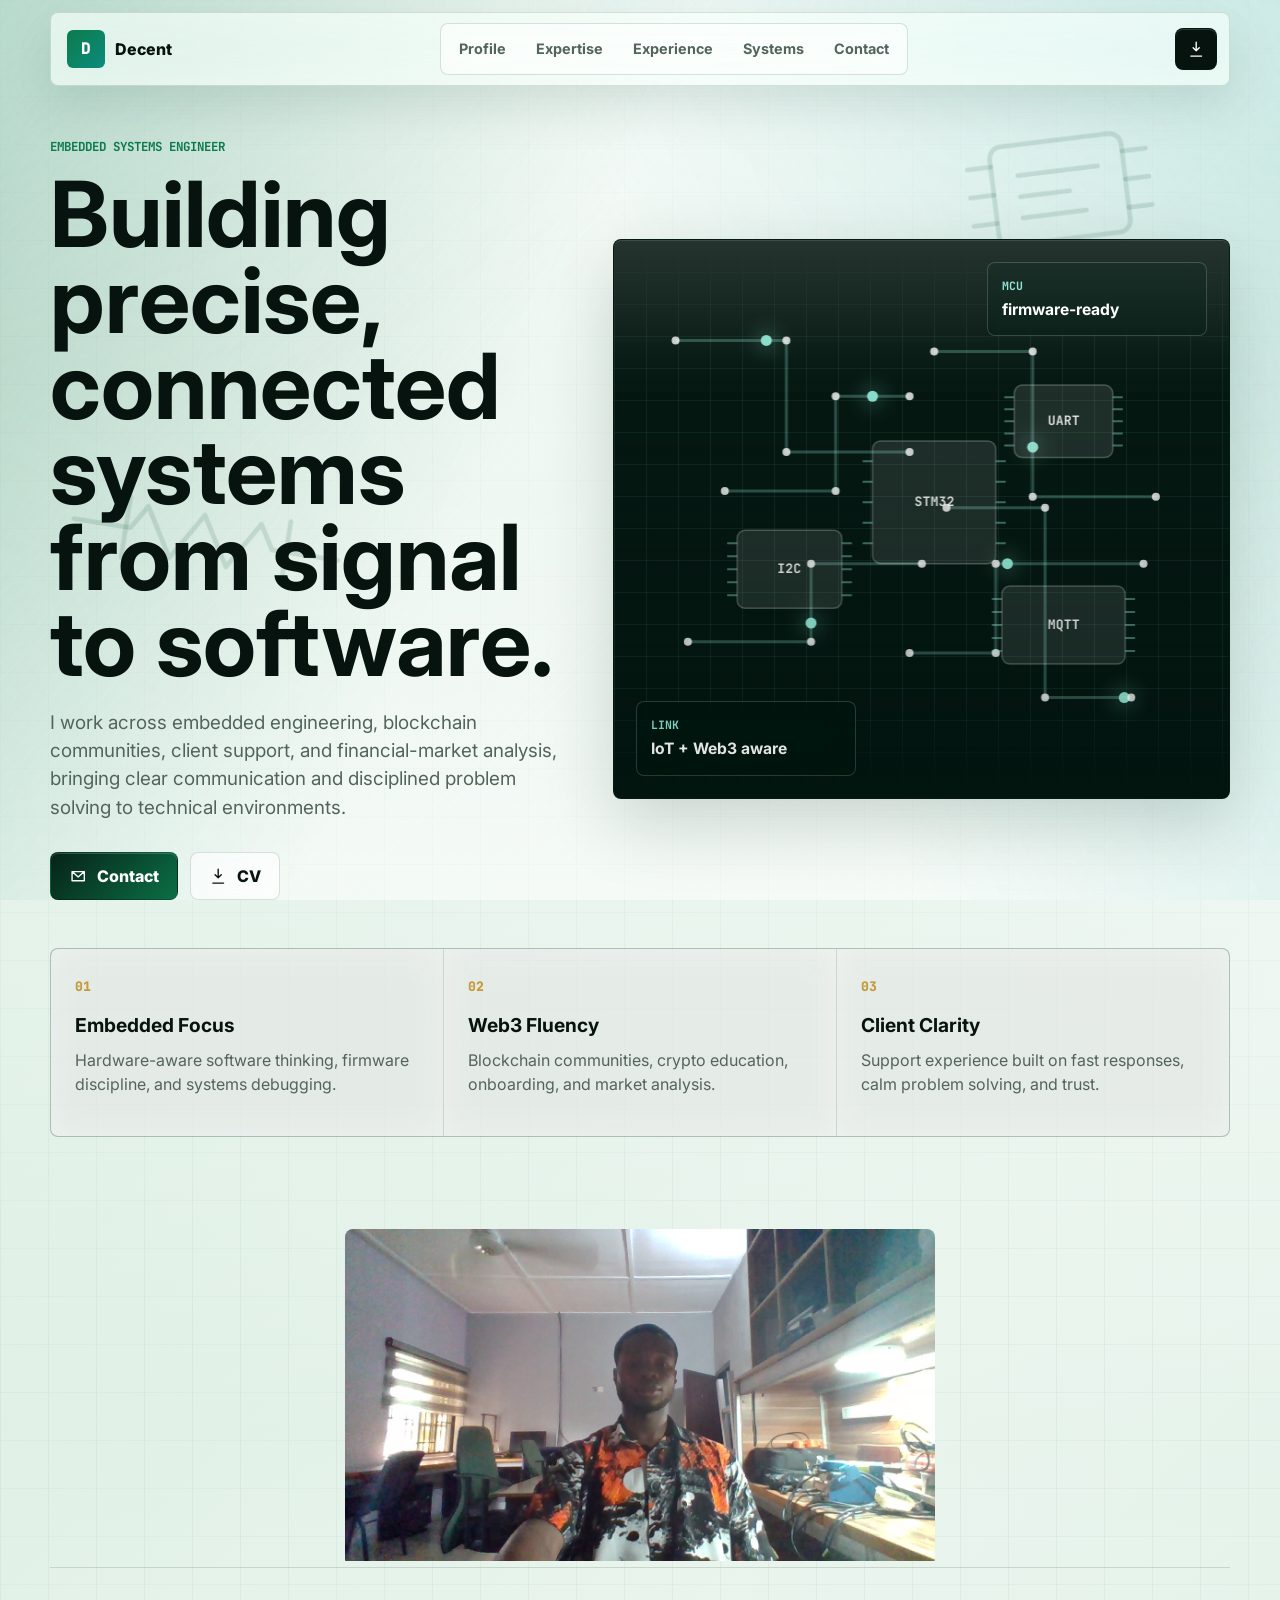
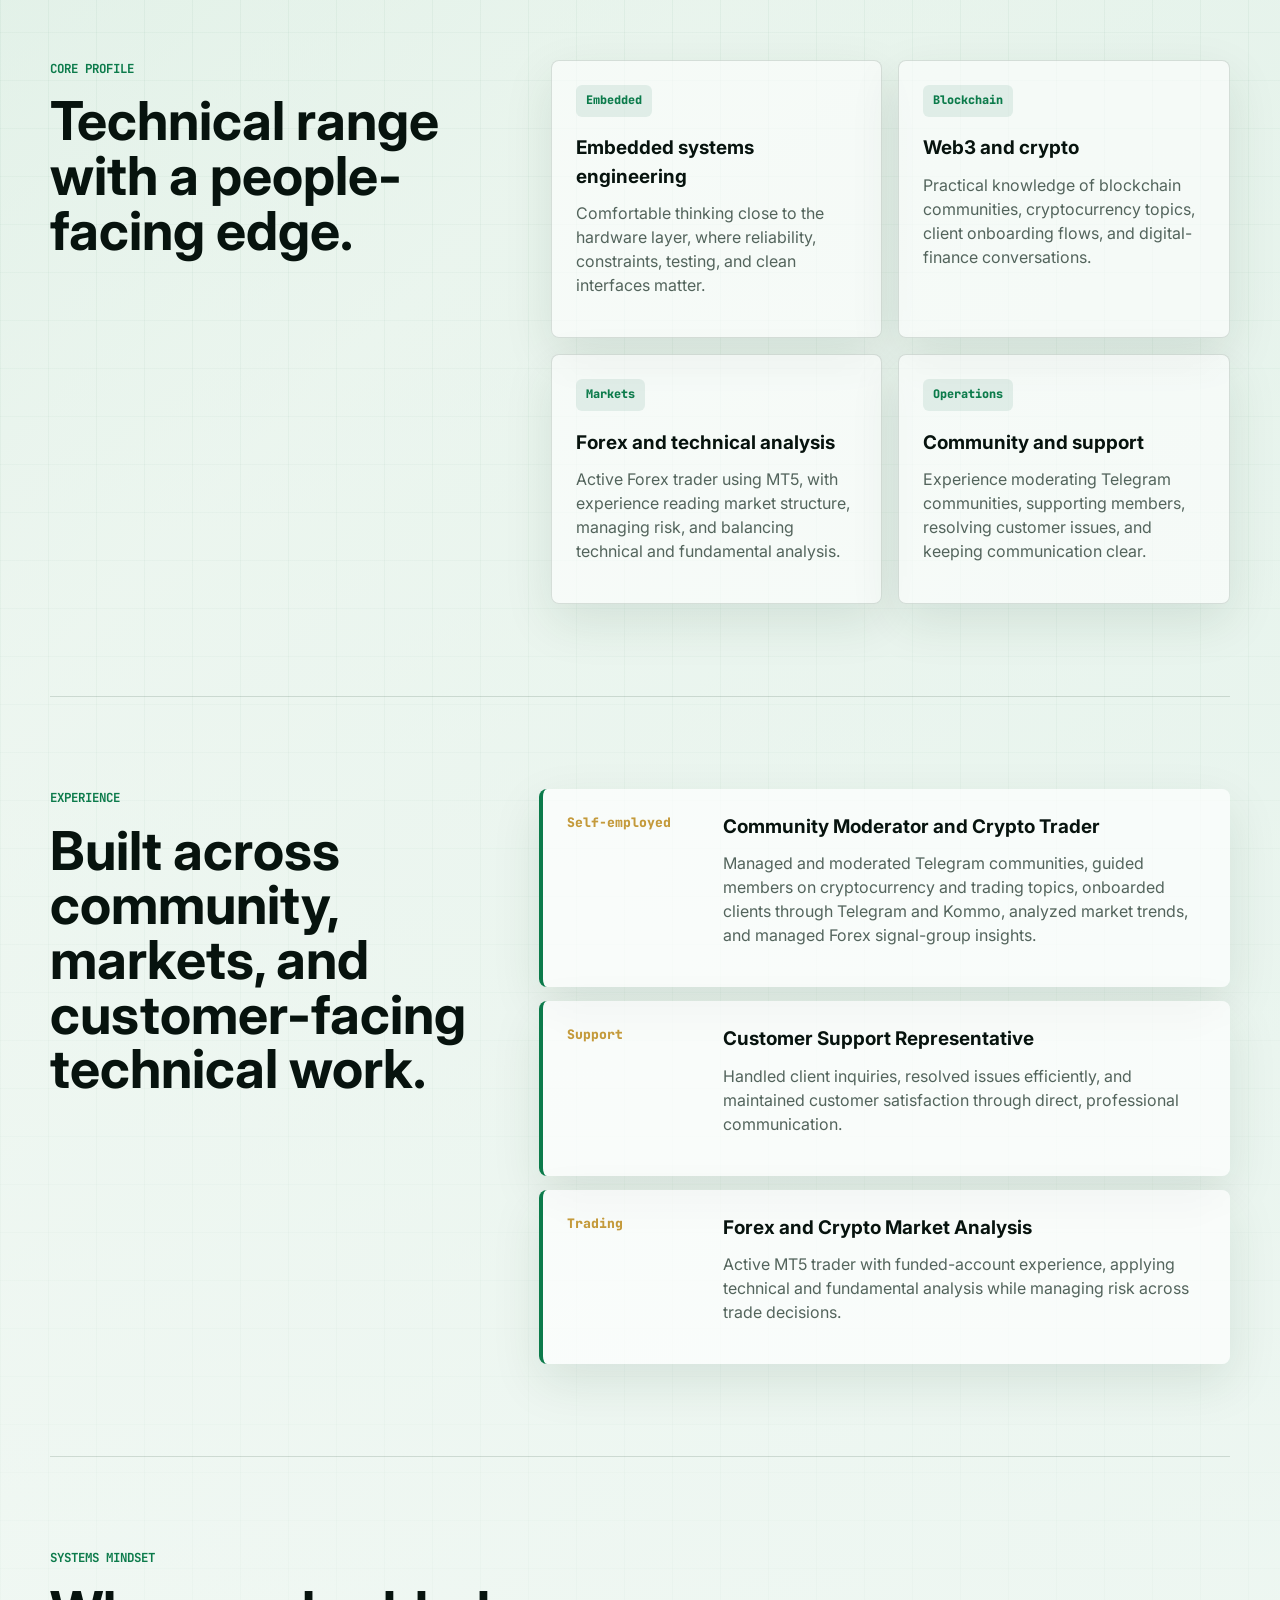
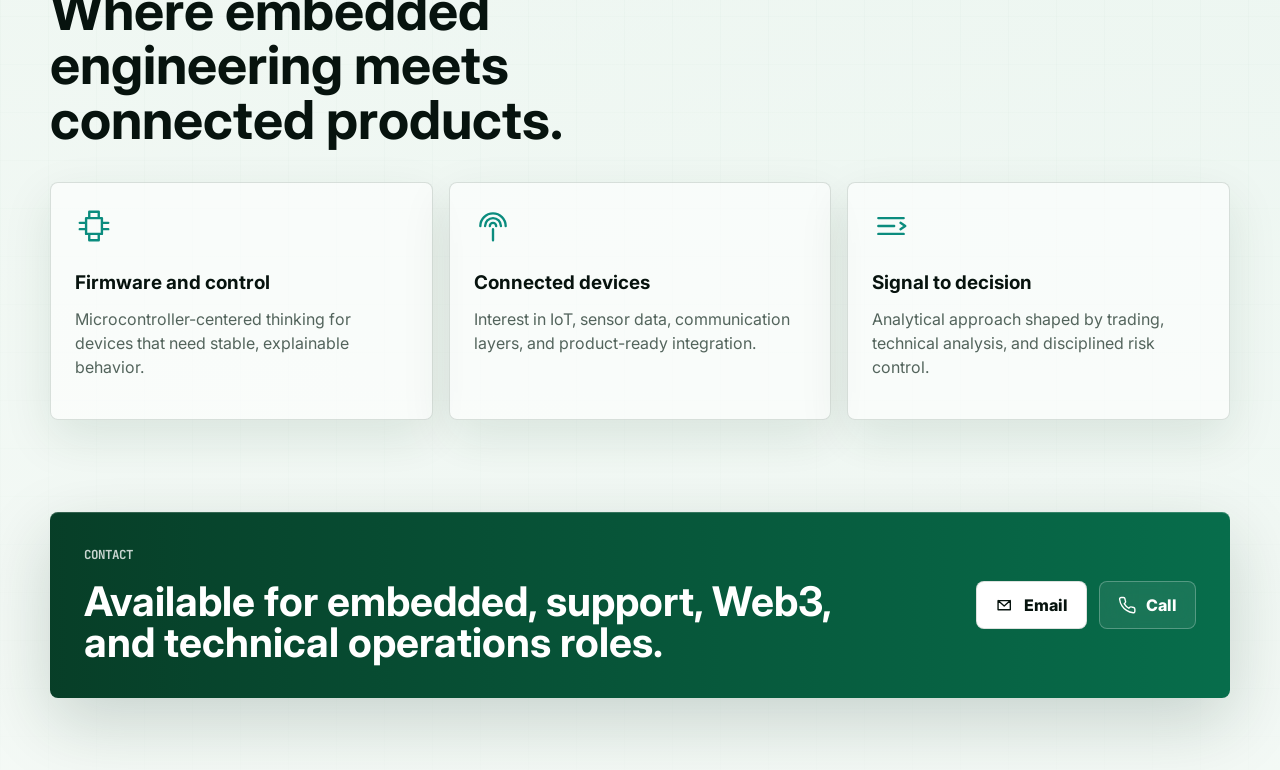
==== commit d6be3d00: "Add files via upload" ====
--- a/index.html
+++ b/index.html
@@ -117,7 +117,8 @@
         <section class="profilesection" aria-label="Profile image">
             <img src="profile.jpg" alt="Favour Udosen" class="profile-image" />
            </section>
-           <center>
+          </center>
+
         <section id="expertise" class="section split-section">
           <div class="section-heading">
             <p class="eyebrow">Core profile</p>
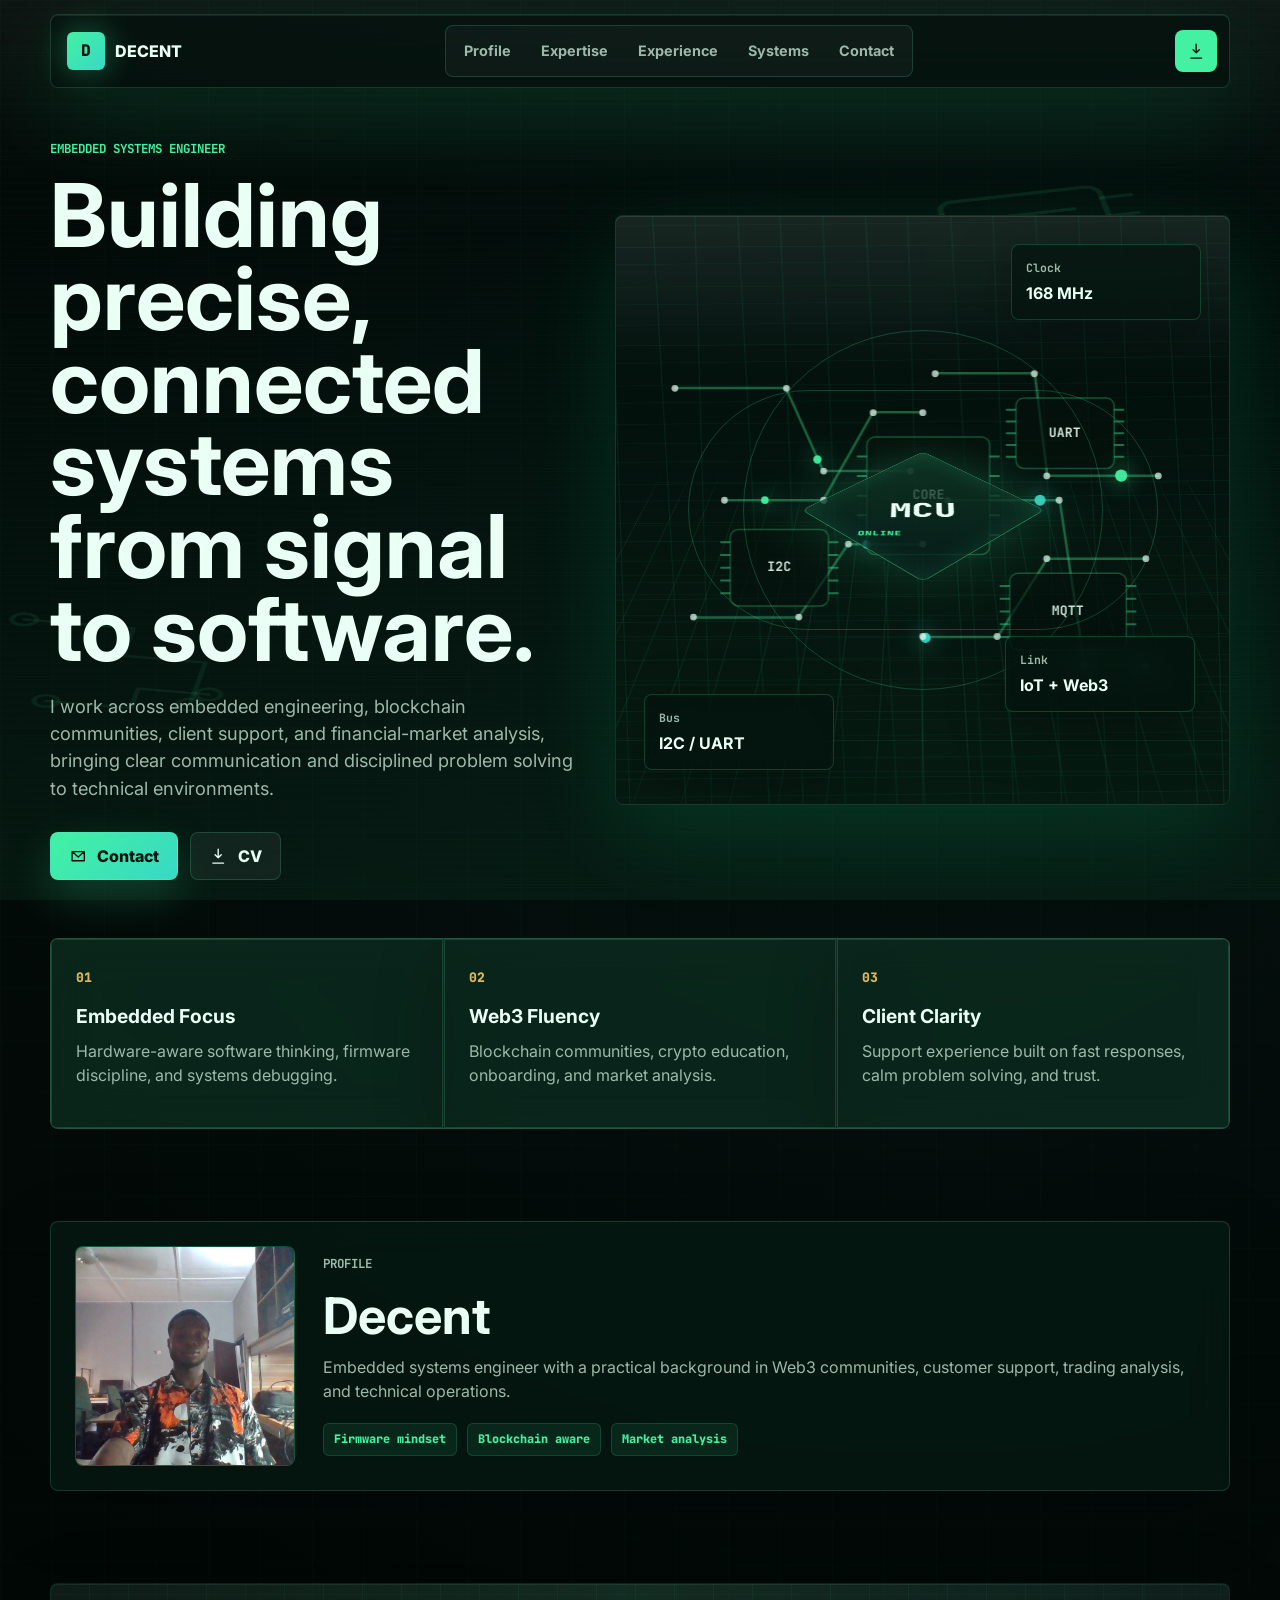
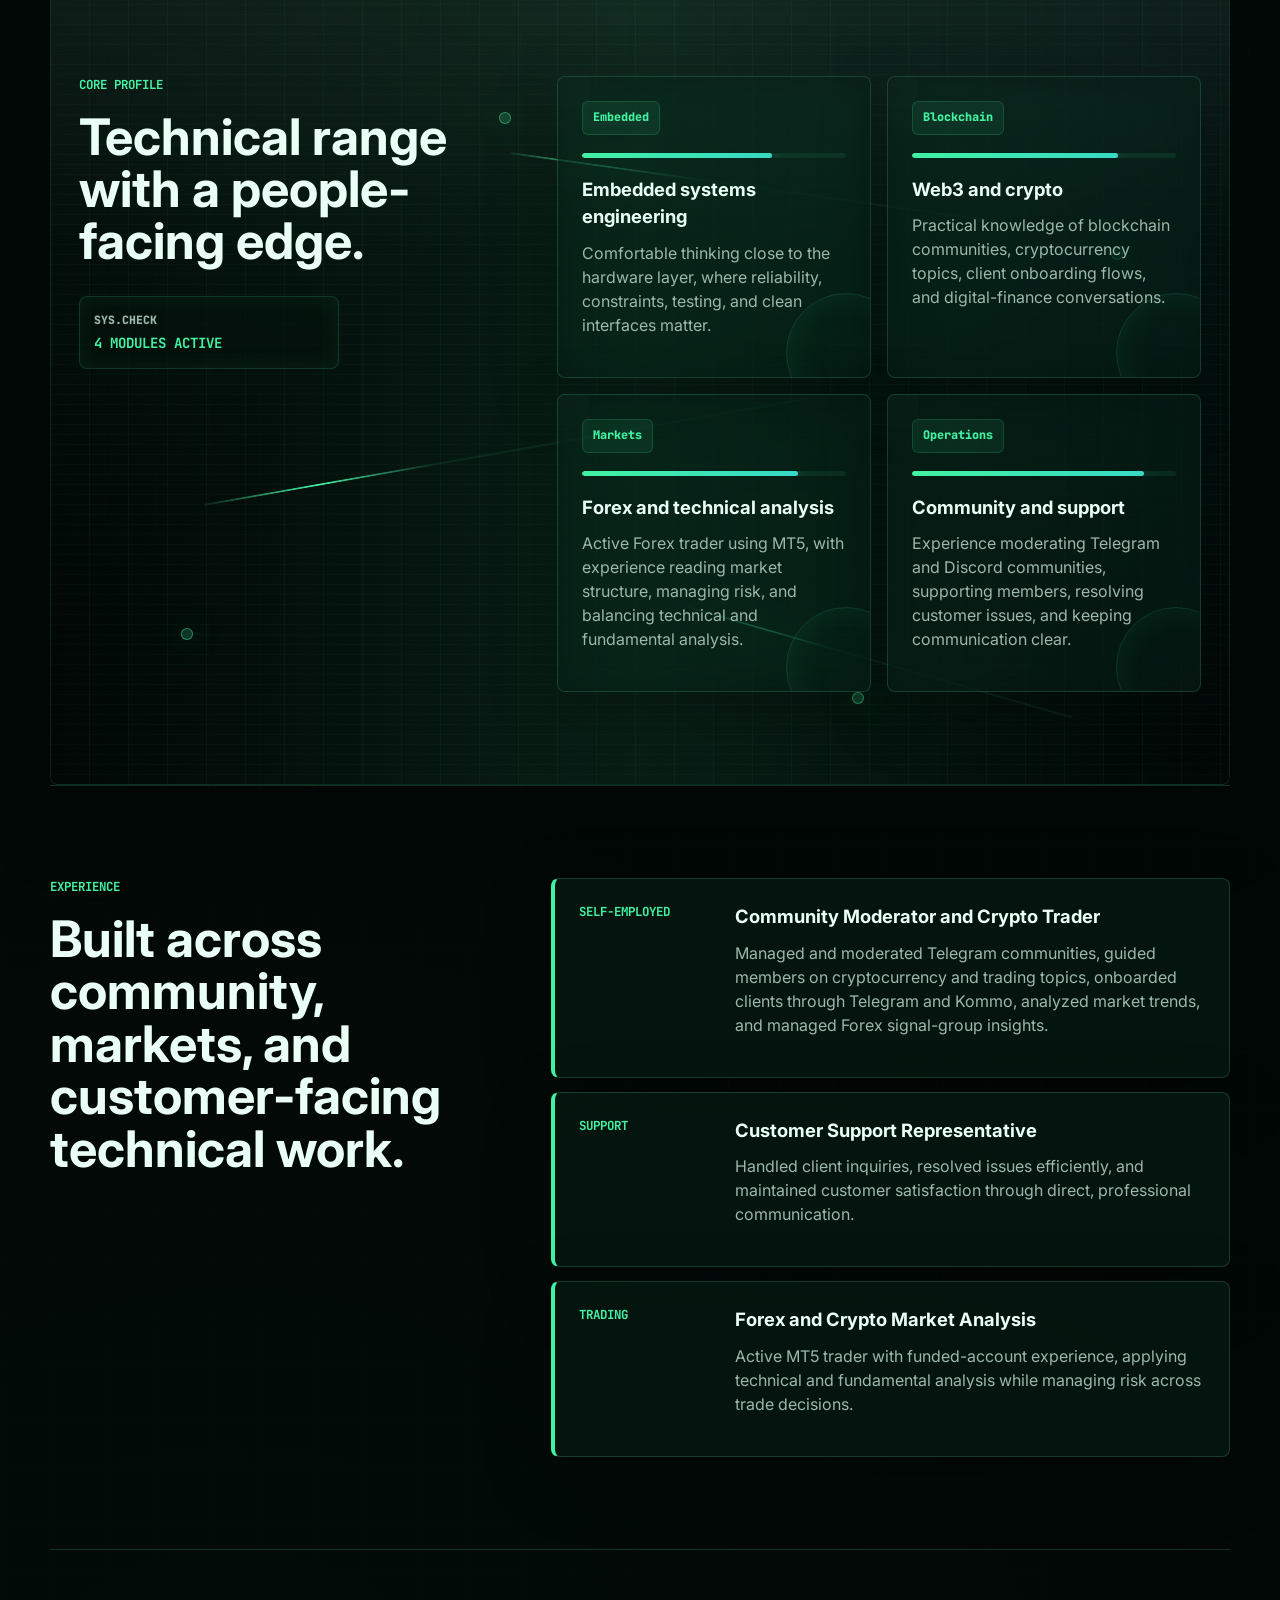
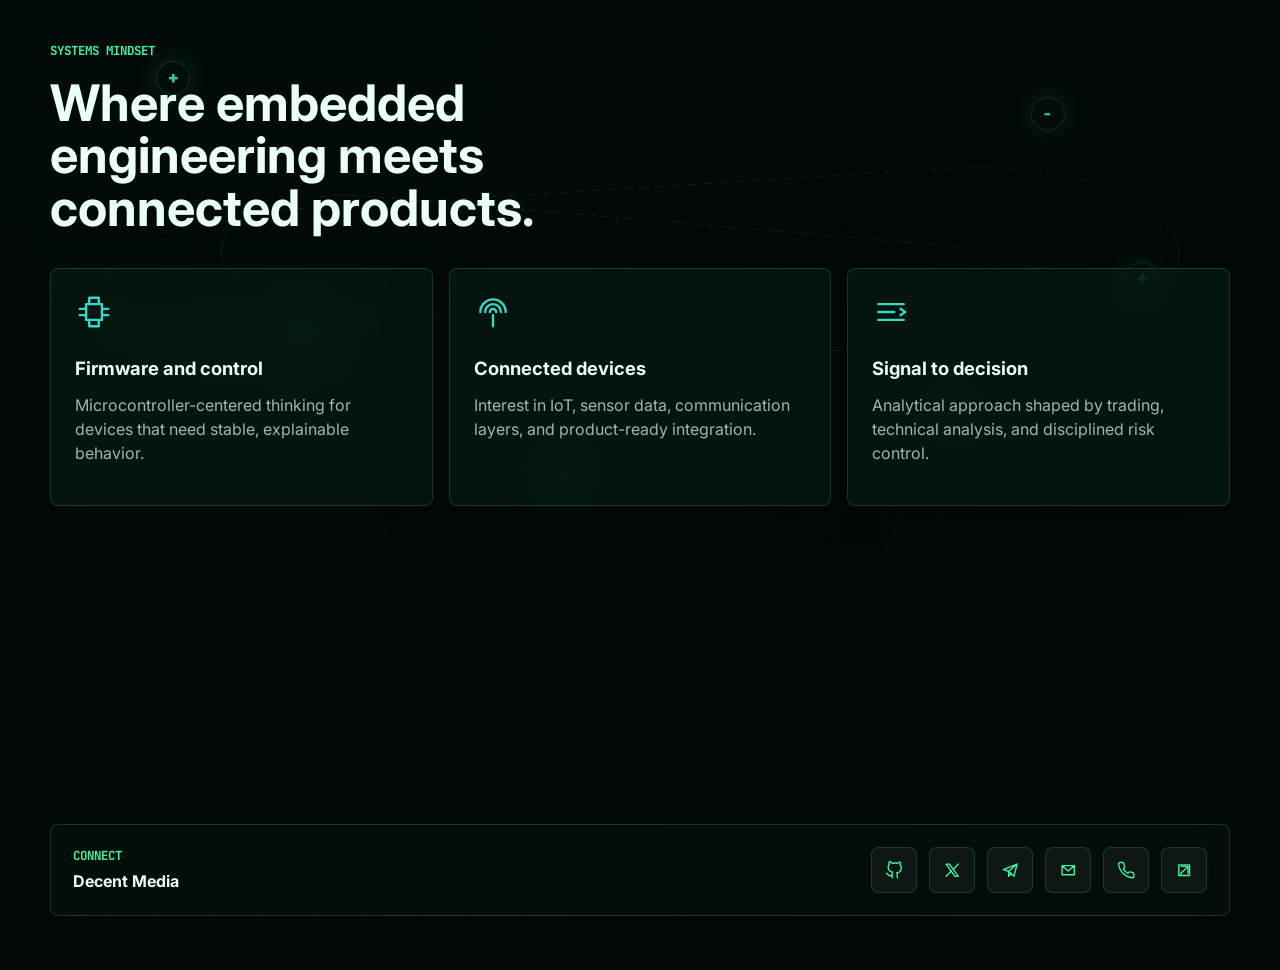
==== commit 3e6eb60d: "Add files via upload" ====
--- a/index.html
+++ b/index.html
@@ -18,16 +18,13 @@
   </head>
   <body>
     <div class="ambient-bg" aria-hidden="true">
+      <div class="scanline"></div>
       <svg class="watermark chip-a" viewBox="0 0 220 160">
         <rect x="54" y="38" width="112" height="84" rx="10" />
         <path d="M34 54h20M34 78h20M34 102h20M166 54h20M166 78h20M166 102h20" />
         <path d="M76 64h68M76 82h42M76 100h54" />
       </svg>
-      <svg class="watermark resistor-b" viewBox="0 0 260 120">
-        <path d="M18 60h48l12-20 24 40 24-40 24 40 24-40 12 20h56" />
-        <path d="M62 34v52M198 34v52" />
-      </svg>
-      <svg class="watermark trace-c" viewBox="0 0 260 220">
+      <svg class="watermark trace-b" viewBox="0 0 260 220">
         <path d="M40 38h90v48h68v74" />
         <path d="M82 174h70v-34h58" />
         <circle cx="40" cy="38" r="10" />
@@ -36,11 +33,12 @@
         <circle cx="210" cy="140" r="10" />
       </svg>
     </div>
+
     <div class="site-shell">
       <header class="topbar" aria-label="Primary">
         <a class="brand" href="#top" aria-label="Decent home">
           <span class="brand-mark">D</span>
-          <span>Decent</span>
+          <span>DECENT</span>
         </a>
         <nav class="nav-links" aria-label="Sections">
           <a href="#profile">Profile</a>
@@ -58,7 +56,7 @@
 
       <main id="top">
         <section class="hero" aria-labelledby="hero-title">
-          <div class="hero-copy">
+          <div class="hero-copy reveal">
             <p class="eyebrow">Embedded systems engineer</p>
             <h1 id="hero-title">Building precise, connected systems from signal to software.</h1>
             <p class="hero-lede">
@@ -82,20 +80,30 @@
             </div>
           </div>
 
-          <div class="hero-panel" aria-label="Embedded systems visual">
-            <canvas id="circuitCanvas" width="820" height="620"></canvas>
-            <div class="signal-card top">
-              <span>MCU</span>
-              <strong>firmware-ready</strong>
-            </div>
-            <div class="signal-card bottom">
-              <span>LINK</span>
-              <strong>IoT + Web3 aware</strong>
-            </div>
-          </div>
-        </section>
-
-        <section class="metrics" aria-label="Professional strengths">
+          <div class="hero-stage reveal" aria-label="3D embedded systems dashboard">
+            <canvas id="circuitCanvas" width="900" height="680"></canvas>
+            <div class="orbital-ring ring-one"></div>
+            <div class="orbital-ring ring-two"></div>
+            <div class="device-core">
+              <span class="core-chip">MCU</span>
+              <span class="core-status">ONLINE</span>
+            </div>
+            <div class="dashboard-card card-a">
+              <span>Clock</span>
+              <strong>168 MHz</strong>
+            </div>
+            <div class="dashboard-card card-b">
+              <span>Bus</span>
+              <strong>I2C / UART</strong>
+            </div>
+            <div class="dashboard-card card-c">
+              <span>Link</span>
+              <strong>IoT + Web3</strong>
+            </div>
+          </div>
+        </section>
+
+        <section class="metrics reveal" aria-label="Professional strengths">
           <div>
             <span>01</span>
             <strong>Embedded Focus</strong>
@@ -112,55 +120,88 @@
             <p>Support experience built on fast responses, calm problem solving, and trust.</p>
           </div>
         </section>
-        
-        <center>
-        <section class="profilesection" aria-label="Profile image">
-            <img src="profile.jpg" alt="Favour Udosen" class="profile-image" />
-           </section>
-          </center>
-
-        <section id="expertise" class="section split-section">
-          <div class="section-heading">
+
+        <section id="profile" class="profile-section reveal" aria-label="Profile">
+          <div class="profile-card">
+            <div class="profile-image-frame">
+              <img src="profile.jpg" alt="Favour Udosen" class="profile-image" />
+              <span class="profile-fallback">D</span>
+            </div>
+            <div class="profile-content">
+              <p class="eyebrow">Profile</p>
+              <h2>Decent</h2>
+              <p>
+                Embedded systems engineer with a practical background in Web3 communities, customer
+                support, trading analysis, and technical operations.
+              </p>
+              <div class="profile-tags" aria-label="Profile tags">
+                <span>Firmware mindset</span>
+                <span>Blockchain aware</span>
+                <span>Market analysis</span>
+              </div>
+            </div>
+          </div>
+        </section>
+
+        <section id="expertise" class="section split-section expertise-section reveal">
+          <div class="expertise-visual" aria-hidden="true">
+            <span class="data-node node-a"></span>
+            <span class="data-node node-b"></span>
+            <span class="data-node node-c"></span>
+            <span class="data-node node-d"></span>
+            <span class="data-stream stream-a"></span>
+            <span class="data-stream stream-b"></span>
+            <span class="data-stream stream-c"></span>
+          </div>
+          <div class="section-heading expertise-heading">
             <p class="eyebrow">Core profile</p>
             <h2>Technical range with a people-facing edge.</h2>
+            <div class="expertise-console" aria-hidden="true">
+              <span>SYS.CHECK</span>
+              <strong>4 MODULES ACTIVE</strong>
+            </div>
           </div>
           <div class="skill-grid">
-            <article>
+            <article class="skill-card skill-card-embedded">
               <span class="chip">Embedded</span>
+              <div class="skill-meter" aria-hidden="true"><span></span></div>
               <h3>Embedded systems engineering</h3>
               <p>
                 Comfortable thinking close to the hardware layer, where reliability, constraints,
                 testing, and clean interfaces matter.
               </p>
             </article>
-            <article>
+            <article class="skill-card skill-card-chain">
               <span class="chip">Blockchain</span>
+              <div class="skill-meter" aria-hidden="true"><span></span></div>
               <h3>Web3 and crypto</h3>
               <p>
                 Practical knowledge of blockchain communities, cryptocurrency topics, client
                 onboarding flows, and digital-finance conversations.
               </p>
             </article>
-            <article>
+            <article class="skill-card skill-card-market">
               <span class="chip">Markets</span>
+              <div class="skill-meter" aria-hidden="true"><span></span></div>
               <h3>Forex and technical analysis</h3>
               <p>
                 Active Forex trader using MT5, with experience reading market structure, managing
                 risk, and balancing technical and fundamental analysis.
               </p>
             </article>
-            <article>
+            <article class="skill-card skill-card-ops">
               <span class="chip">Operations</span>
+              <div class="skill-meter" aria-hidden="true"><span></span></div>
               <h3>Community and support</h3>
               <p>
-                Experience moderating Telegram communities, supporting members, resolving customer
-                issues, and keeping communication clear.
-              </p>
-            </article>
-          </div>
-        </section>
-
-        <section id="experience" class="section timeline-section">
+                Experience moderating Telegram and Discord communities, supporting members,
+                resolving customer issues, and keeping communication clear.
+              </p>
+            </article>
+          </div>
+        </section>
+
+        <section id="experience" class="section timeline-section reveal">
           <div class="section-heading">
             <p class="eyebrow">Experience</p>
             <h2>Built across community, markets, and customer-facing technical work.</h2>
@@ -200,11 +241,19 @@
           </div>
         </section>
 
-        <section id="systems" class="section systems-section">
+        <section id="systems" class="section systems-section reveal">
           <div class="section-heading">
             <p class="eyebrow">Systems mindset</p>
             <h2>Where embedded engineering meets connected products.</h2>
           </div>
+          <div class="polarity-field" aria-hidden="true">
+            <span class="charge plus charge-a">+</span>
+            <span class="charge minus charge-b">-</span>
+            <span class="charge plus charge-c">+</span>
+            <span class="charge minus charge-d">-</span>
+            <span class="charge plus charge-e">+</span>
+            <span class="charge minus charge-f">-</span>
+          </div>
           <div class="systems-board">
             <article>
               <svg aria-hidden="true" viewBox="0 0 24 24">
@@ -230,7 +279,7 @@
           </div>
         </section>
 
-        <section id="contact" class="contact-section" aria-labelledby="contact-title">
+        <section id="contact" class="contact-section reveal" aria-labelledby="contact-title">
           <div>
             <p class="eyebrow">Contact</p>
             <h2 id="contact-title">Available for embedded, support, Web3, and technical operations roles.</h2>
@@ -251,6 +300,47 @@
           </div>
         </section>
       </main>
+
+      <footer class="site-footer" aria-label="Social links">
+        <div>
+          <p class="eyebrow">Connect</p>
+          <strong>Decent Media</strong>
+        </div>
+        <nav class="social-widgets" aria-label="Social widgets">
+          <a href="https://github.com/DECENTMEDIA" target="_blank" rel="noreferrer" aria-label="GitHub">
+            <svg aria-hidden="true" viewBox="0 0 24 24">
+              <path d="M9 19c-5 1.5-5-2.5-7-3m14 6v-3.9a3.4 3.4 0 0 0-.9-2.6c3-.3 6.1-1.5 6.1-6.7a5.2 5.2 0 0 0-1.4-3.6 4.8 4.8 0 0 0-.1-3.6s-1.1-.3-3.7 1.4a12.8 12.8 0 0 0-6.7 0C6.7.3 5.6.6 5.6.6a4.8 4.8 0 0 0-.1 3.6 5.2 5.2 0 0 0-1.4 3.6c0 5.2 3.1 6.4 6.1 6.7a3.4 3.4 0 0 0-.9 2.6V22" />
+            </svg>
+          </a>
+          <a href="https://twitter.com/DECENTMEDIA" target="_blank" rel="noreferrer" aria-label="Twitter">
+            <svg aria-hidden="true" viewBox="0 0 24 24">
+              <path d="M4 4l11.6 16H20L8.4 4z" />
+              <path d="M4 20 10.8 13M13.2 11 20 4" />
+            </svg>
+          </a>
+          <a href="https://t.me/DECENTMEDIA" target="_blank" rel="noreferrer" aria-label="Telegram">
+            <svg aria-hidden="true" viewBox="0 0 24 24">
+              <path d="M21 4 3 11.2l7 2.2M21 4l-4.2 16-6.8-6.6M21 4 10 13.4M10 13.4V20l3.6-3.8" />
+            </svg>
+          </a>
+          <a href="mailto:udosenfavour21@gmail.com" aria-label="Email">
+            <svg aria-hidden="true" viewBox="0 0 24 24">
+              <path d="m4 6 8 7 8-7M4 6h16v12H4z" />
+            </svg>
+          </a>
+          <a href="tel:+2349166381036" aria-label="Phone">
+            <svg aria-hidden="true" viewBox="0 0 24 24">
+              <path d="M22 16.9v3a2 2 0 0 1-2.2 2 19.8 19.8 0 0 1-8.6-3.1 19.5 19.5 0 0 1-6-6A19.8 19.8 0 0 1 2.1 4.2 2 2 0 0 1 4.1 2h3a2 2 0 0 1 2 1.7c.1 1 .4 2 .7 2.9a2 2 0 0 1-.4 2.1L8.1 10a16 16 0 0 0 6 6l1.3-1.3a2 2 0 0 1 2.1-.4c.9.3 1.9.6 2.9.7a2 2 0 0 1 1.6 1.9z" />
+            </svg>
+          </a>
+          <a href="https://github.com/DECENTMEDIA/MY-PORTFOLIO" target="_blank" rel="noreferrer" aria-label="Portfolio repository">
+            <svg aria-hidden="true" viewBox="0 0 24 24">
+              <path d="M7 17 17 7M8 7h9v9" />
+              <path d="M5 5h14v14H5z" />
+            </svg>
+          </a>
+        </nav>
+      </footer>
     </div>
 
     <script src="script.js"></script>
--- a/styles.css
+++ b/styles.css
@@ -1,16 +1,15 @@
 :root {
-  --ink: #07130e;
-  --muted: #53645c;
-  --paper: #dfeee5;
-  --panel: rgba(255, 255, 255, 0.58);
-  --line: rgba(7, 42, 26, 0.14);
-  --green: #0c7b4b;
-  --cyan: #0b8c7e;
-  --gold: #c49a3b;
-  --red: #b94b4b;
-  --glass: rgba(255, 255, 255, 0.46);
-  --glass-strong: rgba(255, 255, 255, 0.68);
-  --shadow: 0 24px 70px rgba(0, 44, 25, 0.18);
+  --ink: #eafff5;
+  --muted: #9db8aa;
+  --bg: #020806;
+  --panel: rgba(7, 30, 22, 0.62);
+  --panel-strong: rgba(10, 42, 30, 0.82);
+  --line: rgba(112, 255, 191, 0.16);
+  --green: #42f2a2;
+  --deep-green: #0c7b4b;
+  --cyan: #38d8c5;
+  --gold: #d9b85e;
+  --shadow: 0 28px 90px rgba(0, 255, 145, 0.12);
 }
 
 * {
@@ -24,39 +23,27 @@
 body {
   position: relative;
   isolation: isolate;
+  min-height: 100vh;
   margin: 0;
   color: var(--ink);
   background:
-    linear-gradient(180deg, rgba(255, 255, 255, 0.72), rgba(223, 238, 229, 0.42) 36%, rgba(246, 250, 247, 0.9)),
-    linear-gradient(90deg, rgba(8, 94, 54, 0.08) 1px, transparent 1px) 0 0 / 48px 48px,
-    linear-gradient(rgba(8, 94, 54, 0.06) 1px, transparent 1px) 0 0 / 48px 48px,
-    linear-gradient(135deg, #cce8d8 0%, #eef8f1 44%, #d8efe6 100%);
+    linear-gradient(180deg, rgba(2, 8, 6, 0.74), rgba(2, 8, 6, 0.96)),
+    linear-gradient(90deg, rgba(66, 242, 162, 0.07) 1px, transparent 1px) 0 0 / 52px 52px,
+    linear-gradient(rgba(66, 242, 162, 0.055) 1px, transparent 1px) 0 0 / 52px 52px,
+    radial-gradient(circle at 72% 14%, rgba(56, 216, 197, 0.2), transparent 34%),
+    radial-gradient(circle at 18% 82%, rgba(66, 242, 162, 0.16), transparent 30%),
+    var(--bg);
   font-family: Inter, system-ui, -apple-system, BlinkMacSystemFont, "Segoe UI", sans-serif;
   line-height: 1.5;
 }
 
-body::before,
 body::after {
   position: fixed;
   inset: 0;
-  z-index: -2;
+  z-index: -1;
   pointer-events: none;
+  background: linear-gradient(180deg, rgba(255, 255, 255, 0.05), transparent 22%, rgba(66, 242, 162, 0.06));
   content: "";
-}
-
-body::before {
-  background:
-    linear-gradient(115deg, rgba(10, 108, 65, 0.28), transparent 42%),
-    linear-gradient(245deg, rgba(11, 140, 126, 0.2), transparent 46%);
-  filter: blur(0.2px);
-}
-
-body::after {
-  z-index: -1;
-  background:
-    linear-gradient(180deg, rgba(255, 255, 255, 0.42), rgba(255, 255, 255, 0.08) 42%, rgba(255, 255, 255, 0.54)),
-    repeating-linear-gradient(135deg, rgba(255, 255, 255, 0.11) 0 1px, transparent 1px 12px);
-  mix-blend-mode: soft-light;
 }
 
 a {
@@ -74,69 +61,71 @@
   stroke-width: 1.8;
 }
 
+h1,
+h2,
+h3,
+p {
+  margin-top: 0;
+}
+
 .ambient-bg {
   position: fixed;
   inset: 0;
-  z-index: 0;
+  z-index: -1;
   overflow: hidden;
   pointer-events: none;
 }
 
+.scanline {
+  position: absolute;
+  inset: 0;
+  background: repeating-linear-gradient(180deg, transparent 0 7px, rgba(66, 242, 162, 0.025) 7px 8px);
+  opacity: 0.6;
+}
+
 .watermark {
   position: absolute;
+  width: 320px;
   height: auto;
   fill: none;
-  stroke: rgba(3, 71, 42, 0.13);
-  stroke-linecap: round;
-  stroke-linejoin: round;
+  stroke: rgba(66, 242, 162, 0.09);
   stroke-width: 4;
   filter: blur(0.1px);
 }
 
 .chip-a {
-  top: 95px;
-  right: max(18px, 7vw);
-  width: 260px;
-  transform: rotate(-7deg);
-}
-
-.resistor-b {
-  top: 52%;
-  left: max(-42px, 4vw);
-  width: 310px;
-  transform: rotate(9deg);
-}
-
-.trace-c {
-  right: max(-26px, 5vw);
-  bottom: 70px;
-  width: 300px;
+  top: 110px;
+  right: 7vw;
+  transform: rotateX(58deg) rotateZ(-12deg);
+}
+
+.trace-b {
+  left: -42px;
+  bottom: 95px;
   opacity: 0.8;
-  transform: rotate(4deg);
+  transform: rotateX(62deg) rotateZ(10deg);
 }
 
 .site-shell {
-  position: relative;
-  z-index: 1;
   width: min(1180px, calc(100% - 32px));
   margin: 0 auto;
 }
 
 .topbar {
   position: sticky;
-  top: 12px;
+  top: 14px;
   z-index: 20;
   display: flex;
   align-items: center;
   justify-content: space-between;
   gap: 18px;
-  min-height: 64px;
-  margin: 12px 0 34px;
+  min-height: 66px;
+  margin: 14px 0 34px;
   padding: 10px 12px 10px 16px;
-  background: rgba(248, 255, 251, 0.7);
   border: 1px solid var(--line);
   border-radius: 8px;
-  box-shadow: 0 18px 50px rgba(0, 57, 33, 0.13);
+  background: rgba(5, 18, 14, 0.68);
+  box-shadow: var(--shadow), inset 0 1px 0 rgba(255, 255, 255, 0.08);
   backdrop-filter: blur(22px) saturate(1.25);
 }
 
@@ -152,9 +141,10 @@
   place-items: center;
   width: 38px;
   height: 38px;
-  color: #fff;
+  color: #00140d;
   background: linear-gradient(135deg, var(--green), var(--cyan));
   border-radius: 6px;
+  box-shadow: 0 0 32px rgba(66, 242, 162, 0.38);
   font-family: "JetBrains Mono", monospace;
 }
 
@@ -165,8 +155,7 @@
   padding: 6px;
   border: 1px solid var(--line);
   border-radius: 8px;
-  background: rgba(255, 255, 255, 0.42);
-  backdrop-filter: blur(14px);
+  background: rgba(255, 255, 255, 0.035);
 }
 
 .nav-links a {
@@ -180,7 +169,7 @@
 .nav-links a:hover,
 .nav-links a:focus-visible {
   color: var(--ink);
-  background: #fff;
+  background: rgba(66, 242, 162, 0.12);
   outline: 0;
 }
 
@@ -189,28 +178,27 @@
   place-items: center;
   width: 42px;
   height: 42px;
-  border: 1px solid var(--line);
-  border-radius: 8px;
-  background: var(--ink);
-  color: #fff;
-  box-shadow: inset 0 1px 0 rgba(255, 255, 255, 0.15);
+  color: #00140d;
+  border: 1px solid rgba(66, 242, 162, 0.34);
+  border-radius: 8px;
+  background: var(--green);
 }
 
 .hero {
   display: grid;
   grid-template-columns: minmax(0, 0.92fr) minmax(420px, 1.08fr);
-  gap: 38px;
+  gap: 42px;
   align-items: center;
-  min-height: calc(100vh - 122px);
-  padding: 18px 0 48px;
+  min-height: calc(100vh - 124px);
+  padding: 18px 0 58px;
 }
 
 .hero-copy {
   max-width: 680px;
 }
 
-.eyebrow {
-  margin: 0 0 16px;
+.eyebrow,
+.timeline-date {
   color: var(--green);
   font-family: "JetBrains Mono", monospace;
   font-size: 0.78rem;
@@ -219,25 +207,35 @@
   text-transform: uppercase;
 }
 
-h1,
-h2,
-h3,
-p {
-  margin-top: 0;
+.eyebrow {
+  margin: 0 0 16px;
 }
 
 h1 {
+  max-width: 760px;
   margin-bottom: 22px;
-  font-size: 5.7rem;
+  font-size: 5.5rem;
   line-height: 0.94;
   letter-spacing: 0;
 }
 
+h2 {
+  margin-bottom: 0;
+  font-size: 3.15rem;
+  line-height: 1.04;
+  letter-spacing: 0;
+}
+
+h3 {
+  margin-bottom: 10px;
+  font-size: 1.15rem;
+}
+
 .hero-lede {
-  max-width: 620px;
+  max-width: 630px;
   margin-bottom: 30px;
   color: var(--muted);
-  font-size: 1.18rem;
+  font-size: 1.14rem;
 }
 
 .hero-actions,
@@ -246,73 +244,6 @@
   flex-wrap: wrap;
   gap: 12px;
 }
-
-.profile-widget {
-  display: grid;
-  grid-template-columns: 132px minmax(0, 1fr);
-  gap: 18px;
-  max-width: 610px;
-  margin-top: 30px;
-  padding: 16px;
-  border: 1px solid rgba(7, 42, 26, 0.15);
-  border-radius: 8px;
-  background:
-    linear-gradient(145deg, rgba(255, 255, 255, 0.74), rgba(224, 247, 234, 0.42)),
-    rgba(255, 255, 255, 0.56);
-  box-shadow: 0 24px 70px rgba(0, 57, 33, 0.13);
-  backdrop-filter: blur(22px) saturate(1.24);
-}
-
-
-.profile-initial {
-  color: rgba(255, 255, 255, 0.9);
-  font-family: "JetBrains Mono", monospace;
-  font-size: 3.8rem;
-  font-weight: 800;
-}
-
-.profile-controls {
-  display: grid;
-  gap: 12px;
-  min-width: 0;
-}
-
-.mini-eyebrow {
-  margin-bottom: 4px;
-  color: var(--green);
-  font-family: "JetBrains Mono", monospace;
-  font-size: 0.72rem;
-  font-weight: 800;
-  letter-spacing: 0;
-  text-transform: uppercase;
-}
-
-.profile-widget h2 {
-  font-size: 1.55rem;
-  line-height: 1.1;
-}
-
-.profile-role {
-  margin-bottom: 0;
-  color: var(--muted);
-  font-weight: 700;
-}
-
-.profile-image {
-  width: 100%;
-  height: 100%;
-  object-fit: cover;
-  background: linear-gradient(135deg, rgba(255, 255, 255, 0.18), rgba(255, 255, 255, 0.08));
-}
-
-.profilesection {
-  width: 50%;
-  height: auto;
-  border-radius: 8px;
-  overflow: hidden;
-}
-
-
 
 .button {
   display: inline-flex;
@@ -324,16 +255,18 @@
   border: 1px solid var(--line);
   border-radius: 8px;
   font-weight: 800;
+  transition: transform 180ms ease, box-shadow 180ms ease, border-color 180ms ease;
 }
 
 .button.primary {
-  color: #fff;
-  background: linear-gradient(135deg, #062317, #0b6f45);
-  box-shadow: inset 0 1px 0 rgba(255, 255, 255, 0.18);
+  color: #00140d;
+  background: linear-gradient(135deg, var(--green), var(--cyan));
+  box-shadow: 0 16px 44px rgba(66, 242, 162, 0.2);
 }
 
 .button.secondary {
-  background: rgba(255, 255, 255, 0.6);
+  color: var(--ink);
+  background: rgba(255, 255, 255, 0.055);
   backdrop-filter: blur(16px);
 }
 
@@ -341,81 +274,154 @@
 .button:focus-visible,
 .icon-action:hover,
 .icon-action:focus-visible {
-  transform: translateY(-1px);
-  box-shadow: 0 14px 28px rgba(17, 24, 39, 0.12);
+  transform: translateY(-2px);
+  box-shadow: 0 24px 60px rgba(66, 242, 162, 0.18);
   outline: 0;
 }
 
-.hero-panel {
+.hero-stage {
   position: relative;
+  min-height: 590px;
   overflow: hidden;
-  min-height: 560px;
   border: 1px solid var(--line);
   border-radius: 8px;
   background:
-    linear-gradient(180deg, rgba(2, 23, 17, 0.38), rgba(2, 23, 17, 0.82)),
-    #0a1913;
-  box-shadow: var(--shadow), inset 0 1px 0 rgba(255, 255, 255, 0.12);
-}
-
-.hero-panel::before,
-.hero-panel::after {
+    linear-gradient(180deg, rgba(7, 30, 22, 0.48), rgba(2, 8, 6, 0.88)),
+    rgba(4, 14, 11, 0.78);
+  box-shadow: var(--shadow), inset 0 1px 0 rgba(255, 255, 255, 0.1);
+  transform-style: preserve-3d;
+  perspective: 1000px;
+  backdrop-filter: blur(20px) saturate(1.2);
+}
+
+.hero-stage::before,
+.hero-stage::after {
   position: absolute;
   inset: 0;
   pointer-events: none;
   content: "";
 }
 
-.hero-panel::before {
+.hero-stage::before {
   background:
-    linear-gradient(90deg, rgba(142, 229, 210, 0.08) 1px, transparent 1px) 0 0 / 32px 32px,
-    linear-gradient(rgba(142, 229, 210, 0.07) 1px, transparent 1px) 0 0 / 32px 32px;
+    linear-gradient(90deg, rgba(66, 242, 162, 0.08) 1px, transparent 1px) 0 0 / 34px 34px,
+    linear-gradient(rgba(66, 242, 162, 0.07) 1px, transparent 1px) 0 0 / 34px 34px;
   mask-image: linear-gradient(180deg, transparent, #000 18%, #000 82%, transparent);
-}
-
-.hero-panel::after {
-  background: linear-gradient(180deg, rgba(255, 255, 255, 0.12), transparent 26%, rgba(0, 0, 0, 0.12));
+  transform: rotateX(62deg) translateY(64px) scale(1.42);
+  transform-origin: center bottom;
+}
+
+.hero-stage::after {
+  background: linear-gradient(180deg, rgba(255, 255, 255, 0.08), transparent 28%, rgba(66, 242, 162, 0.08));
 }
 
 #circuitCanvas {
   position: absolute;
   inset: 0;
+  z-index: 1;
   width: 100%;
   height: 100%;
 }
 
-.signal-card {
-  position: absolute;
-  display: grid;
-  gap: 4px;
-  width: min(220px, calc(100% - 36px));
+.orbital-ring {
+  position: absolute;
+  z-index: 2;
+  top: 50%;
+  left: 50%;
+  border: 1px solid rgba(66, 242, 162, 0.22);
+  border-radius: 999px;
+  transform-style: preserve-3d;
+}
+
+.ring-one {
+  width: 360px;
+  height: 360px;
+  margin: -180px 0 0 -180px;
+  animation: orbitOne 11s linear infinite;
+}
+
+.ring-two {
+  width: 470px;
+  height: 240px;
+  margin: -120px 0 0 -235px;
+  animation: orbitTwo 14s linear infinite;
+}
+
+.device-core {
+  position: absolute;
+  z-index: 3;
+  top: 50%;
+  left: 50%;
+  display: grid;
+  place-items: center;
+  width: 172px;
+  height: 172px;
+  margin: -86px 0 0 -86px;
+  border: 1px solid rgba(66, 242, 162, 0.42);
+  border-radius: 8px;
+  background:
+    linear-gradient(135deg, rgba(66, 242, 162, 0.18), rgba(56, 216, 197, 0.08)),
+    rgba(2, 8, 6, 0.72);
+  box-shadow: 0 0 80px rgba(66, 242, 162, 0.22), inset 0 0 34px rgba(66, 242, 162, 0.12);
+  transform: rotateX(58deg) rotateZ(45deg);
+  animation: coreFloat 5s ease-in-out infinite;
+}
+
+.core-chip {
+  font-family: "JetBrains Mono", monospace;
+  font-size: 2.25rem;
+  font-weight: 800;
+  transform: rotateZ(-45deg);
+}
+
+.core-status {
+  position: absolute;
+  bottom: 18px;
+  color: var(--green);
+  font-family: "JetBrains Mono", monospace;
+  font-size: 0.68rem;
+  font-weight: 800;
+  transform: rotateZ(-45deg);
+}
+
+.dashboard-card {
+  position: absolute;
+  z-index: 4;
+  display: grid;
+  gap: 5px;
+  width: min(190px, calc(100% - 36px));
   padding: 14px;
-  color: #fff;
-  border: 1px solid rgba(255, 255, 255, 0.18);
-  border-radius: 8px;
-  background: rgba(2, 24, 16, 0.56);
-  backdrop-filter: blur(16px) saturate(1.35);
-}
-
-.signal-card.top {
-  top: 22px;
-  right: 22px;
-}
-
-.signal-card.bottom {
-  left: 22px;
-  bottom: 22px;
-}
-
-.signal-card span {
-  color: #8ee5d2;
+  border: 1px solid rgba(66, 242, 162, 0.2);
+  border-radius: 8px;
+  background: rgba(5, 18, 14, 0.68);
+  box-shadow: 0 18px 60px rgba(0, 0, 0, 0.28);
+  backdrop-filter: blur(14px) saturate(1.35);
+}
+
+.dashboard-card span {
+  color: var(--muted);
   font-family: "JetBrains Mono", monospace;
   font-size: 0.72rem;
   font-weight: 700;
 }
 
-.signal-card strong {
-  font-size: 0.98rem;
+.dashboard-card strong {
+  font-size: 1rem;
+}
+
+.card-a {
+  top: 28px;
+  right: 28px;
+}
+
+.card-b {
+  left: 28px;
+  bottom: 34px;
+}
+
+.card-c {
+  right: 34px;
+  bottom: 92px;
 }
 
 .metrics {
@@ -429,15 +435,23 @@
   background: var(--line);
 }
 
+.metrics div,
+.skill-grid article,
+.systems-board article,
+.timeline-item,
+.profile-card {
+  border: 1px solid var(--line);
+  background: var(--panel);
+  box-shadow: 0 20px 70px rgba(0, 0, 0, 0.22);
+  backdrop-filter: blur(18px) saturate(1.2);
+}
+
 .metrics div {
   min-height: 170px;
   padding: 24px;
-  background: var(--glass-strong);
-  backdrop-filter: blur(18px) saturate(1.2);
-}
-
-.metrics span,
-.timeline-date {
+}
+
+.metrics span {
   color: var(--gold);
   font-family: "JetBrains Mono", monospace;
   font-size: 0.82rem;
@@ -453,8 +467,73 @@
 .metrics p,
 .skill-grid p,
 .timeline p,
-.systems-board p {
+.systems-board p,
+.profile-card p {
   color: var(--muted);
+}
+
+.profile-section {
+  padding: 0 0 92px;
+}
+
+.profile-card {
+  display: grid;
+  grid-template-columns: 220px minmax(0, 1fr);
+  gap: 28px;
+  align-items: center;
+  padding: 24px;
+  border-radius: 8px;
+}
+
+.profile-image-frame {
+  position: relative;
+  display: grid;
+  place-items: center;
+  overflow: hidden;
+  aspect-ratio: 1;
+  border: 1px solid rgba(66, 242, 162, 0.22);
+  border-radius: 8px;
+  background: linear-gradient(135deg, rgba(66, 242, 162, 0.18), rgba(56, 216, 197, 0.06));
+}
+
+.profile-image {
+  position: absolute;
+  inset: 0;
+  z-index: 1;
+  width: 100%;
+  height: 100%;
+  object-fit: cover;
+}
+
+.profile-fallback {
+  color: rgba(66, 242, 162, 0.65);
+  font-family: "JetBrains Mono", monospace;
+  font-size: 5rem;
+  font-weight: 800;
+}
+
+.profile-content h2 {
+  margin-bottom: 12px;
+}
+
+.profile-tags {
+  display: flex;
+  flex-wrap: wrap;
+  gap: 10px;
+  margin-top: 20px;
+}
+
+.profile-tags span,
+.chip {
+  display: inline-flex;
+  padding: 7px 10px;
+  border: 1px solid rgba(66, 242, 162, 0.16);
+  border-radius: 6px;
+  color: var(--green);
+  background: rgba(66, 242, 162, 0.08);
+  font-family: "JetBrains Mono", monospace;
+  font-size: 0.74rem;
+  font-weight: 800;
 }
 
 .section {
@@ -462,21 +541,164 @@
   border-top: 1px solid var(--line);
 }
 
-.split-section {
+.split-section,
+.timeline-section {
   display: grid;
   grid-template-columns: minmax(260px, 0.8fr) minmax(0, 1.2fr);
   gap: 48px;
 }
 
+.expertise-section {
+  position: relative;
+  overflow: hidden;
+  padding-inline: 28px;
+  border: 1px solid rgba(66, 242, 162, 0.12);
+  border-radius: 8px;
+  background:
+    linear-gradient(135deg, rgba(66, 242, 162, 0.055), transparent 34%),
+    linear-gradient(225deg, rgba(56, 216, 197, 0.07), transparent 42%),
+    rgba(2, 8, 6, 0.24);
+  box-shadow: inset 0 1px 0 rgba(255, 255, 255, 0.05), 0 32px 90px rgba(0, 0, 0, 0.18);
+  perspective: 1200px;
+}
+
+.expertise-section::before,
+.expertise-section::after {
+  position: absolute;
+  inset: 0;
+  pointer-events: none;
+  content: "";
+}
+
+.expertise-section::before {
+  background:
+    linear-gradient(90deg, transparent, rgba(66, 242, 162, 0.1), transparent),
+    repeating-linear-gradient(90deg, transparent 0 38px, rgba(66, 242, 162, 0.04) 38px 39px);
+  animation: expertiseSweep 7s linear infinite;
+}
+
+.expertise-section::after {
+  background:
+    linear-gradient(180deg, rgba(255, 255, 255, 0.04), transparent 34%),
+    repeating-linear-gradient(180deg, rgba(66, 242, 162, 0.025) 0 1px, transparent 1px 10px);
+  mix-blend-mode: screen;
+}
+
+.expertise-visual {
+  position: absolute;
+  inset: 0;
+  z-index: 0;
+  pointer-events: none;
+}
+
+.data-node {
+  position: absolute;
+  display: block;
+  width: 12px;
+  height: 12px;
+  border: 1px solid rgba(66, 242, 162, 0.45);
+  border-radius: 50%;
+  background: rgba(66, 242, 162, 0.18);
+  box-shadow: 0 0 32px rgba(66, 242, 162, 0.3);
+}
+
+.node-a {
+  top: 16%;
+  left: 38%;
+  animation: nodePulse 2.8s ease-in-out infinite;
+}
+
+.node-b {
+  top: 33%;
+  right: 9%;
+  animation: nodePulse 3.4s ease-in-out infinite 0.4s;
+}
+
+.node-c {
+  bottom: 18%;
+  left: 11%;
+  animation: nodePulse 3s ease-in-out infinite 0.8s;
+}
+
+.node-d {
+  right: 31%;
+  bottom: 10%;
+  animation: nodePulse 3.6s ease-in-out infinite 0.2s;
+}
+
+.data-stream {
+  position: absolute;
+  display: block;
+  height: 2px;
+  overflow: hidden;
+  border-radius: 999px;
+  background: rgba(66, 242, 162, 0.08);
+  transform-origin: left center;
+}
+
+.data-stream::after {
+  position: absolute;
+  inset: 0;
+  width: 38%;
+  background: linear-gradient(90deg, transparent, var(--green), transparent);
+  animation: streamTravel 2.8s linear infinite;
+  content: "";
+}
+
+.stream-a {
+  top: 21%;
+  left: 39%;
+  width: 43%;
+  transform: rotate(8deg);
+}
+
+.stream-b {
+  top: 65%;
+  left: 13%;
+  width: 52%;
+  transform: rotate(-10deg);
+}
+
+.stream-c {
+  right: 12%;
+  bottom: 22%;
+  width: 34%;
+  transform: rotate(16deg);
+}
+
+.expertise-heading,
+.expertise-section .skill-grid {
+  position: relative;
+  z-index: 2;
+}
+
+.expertise-console {
+  display: grid;
+  gap: 5px;
+  width: min(260px, 100%);
+  margin-top: 28px;
+  padding: 14px;
+  border: 1px solid rgba(66, 242, 162, 0.18);
+  border-radius: 8px;
+  background: rgba(5, 18, 14, 0.62);
+  box-shadow: inset 0 0 24px rgba(66, 242, 162, 0.07);
+}
+
+.expertise-console span {
+  color: var(--muted);
+  font-family: "JetBrains Mono", monospace;
+  font-size: 0.72rem;
+  font-weight: 800;
+}
+
+.expertise-console strong {
+  color: var(--green);
+  font-family: "JetBrains Mono", monospace;
+  font-size: 0.88rem;
+}
+
 .section-heading {
   max-width: 540px;
-}
-
-h2 {
-  margin-bottom: 0;
-  font-size: 3.35rem;
-  line-height: 1.02;
-  letter-spacing: 0;
 }
 
 .skill-grid {
@@ -488,34 +710,108 @@
 .skill-grid article,
 .systems-board article {
   padding: 24px;
-  border: 1px solid var(--line);
-  border-radius: 8px;
-  background: var(--panel);
-  box-shadow: 0 18px 50px rgba(0, 57, 33, 0.1);
-  backdrop-filter: blur(18px) saturate(1.18);
+  border-radius: 8px;
+  transition: transform 220ms ease, border-color 220ms ease, background 220ms ease;
+}
+
+.skill-card {
+  position: relative;
+  overflow: hidden;
+  min-height: 238px;
+  transform-style: preserve-3d;
+  animation: skillFloat 7s ease-in-out infinite;
+}
+
+.skill-card:nth-child(2) {
+  animation-delay: -1.6s;
+}
+
+.skill-card:nth-child(3) {
+  animation-delay: -3.1s;
+}
+
+.skill-card:nth-child(4) {
+  animation-delay: -4.4s;
+}
+
+.skill-card::before,
+.skill-card::after {
+  position: absolute;
+  pointer-events: none;
+  content: "";
+}
+
+.skill-card::before {
+  inset: 0;
+  background:
+    linear-gradient(120deg, transparent 0 32%, rgba(66, 242, 162, 0.15) 44%, transparent 58%),
+    linear-gradient(180deg, rgba(255, 255, 255, 0.035), transparent 28%);
+  opacity: 0.5;
+  transform: translateX(-90%);
+  animation: cardScanner 5.8s ease-in-out infinite;
+}
+
+.skill-card::after {
+  right: -36px;
+  bottom: -36px;
+  width: 118px;
+  height: 118px;
+  border: 1px solid rgba(66, 242, 162, 0.14);
+  border-radius: 50%;
+  box-shadow: inset 0 0 34px rgba(66, 242, 162, 0.08);
+}
+
+.skill-card h3,
+.skill-card p,
+.skill-card .chip,
+.skill-meter {
+  position: relative;
+  z-index: 1;
+}
+
+.skill-meter {
+  overflow: hidden;
+  height: 5px;
+  margin: 0 0 18px;
+  border-radius: 999px;
+  background: rgba(66, 242, 162, 0.08);
+}
+
+.skill-meter span {
+  display: block;
+  width: 72%;
+  height: 100%;
+  border-radius: inherit;
+  background: linear-gradient(90deg, var(--green), var(--cyan));
+  box-shadow: 0 0 24px rgba(66, 242, 162, 0.42);
+  transform-origin: left center;
+  animation: meterPulse 3.2s ease-in-out infinite;
+}
+
+.skill-card-chain .skill-meter span {
+  width: 78%;
+  animation-delay: -0.6s;
+}
+
+.skill-card-market .skill-meter span {
+  width: 82%;
+  animation-delay: -1.2s;
+}
+
+.skill-card-ops .skill-meter span {
+  width: 88%;
+  animation-delay: -1.8s;
+}
+
+.skill-grid article:hover,
+.systems-board article:hover {
+  border-color: rgba(66, 242, 162, 0.34);
+  background: var(--panel-strong);
+  transform: translateY(-8px) rotateX(3deg) rotateY(-3deg);
 }
 
 .chip {
-  display: inline-flex;
   margin-bottom: 18px;
-  padding: 7px 10px;
-  border-radius: 6px;
-  color: var(--green);
-  background: rgba(31, 122, 91, 0.1);
-  font-family: "JetBrains Mono", monospace;
-  font-size: 0.74rem;
-  font-weight: 800;
-}
-
-h3 {
-  margin-bottom: 10px;
-  font-size: 1.18rem;
-}
-
-.timeline-section {
-  display: grid;
-  grid-template-columns: minmax(260px, 0.78fr) minmax(0, 1.22fr);
-  gap: 48px;
 }
 
 .timeline {
@@ -530,20 +826,104 @@
   padding: 24px;
   border-left: 4px solid var(--green);
   border-radius: 8px;
-  background: var(--glass-strong);
-  box-shadow: 0 18px 50px rgba(0, 57, 33, 0.1);
-  backdrop-filter: blur(18px) saturate(1.2);
 }
 
 .systems-section {
+  position: relative;
+  overflow: hidden;
   padding-bottom: 48px;
 }
 
 .systems-board {
+  position: relative;
+  z-index: 2;
   display: grid;
   grid-template-columns: repeat(3, 1fr);
   gap: 16px;
   margin-top: 34px;
+}
+
+.polarity-field {
+  position: absolute;
+  inset: 64px 0 18px;
+  z-index: 1;
+  pointer-events: none;
+}
+
+.polarity-field::before,
+.polarity-field::after {
+  position: absolute;
+  inset: 12% 4%;
+  border: 1px solid rgba(66, 242, 162, 0.1);
+  border-radius: 999px;
+  transform: rotateX(64deg) rotateZ(-8deg);
+  content: "";
+}
+
+.polarity-field::after {
+  inset: 26% 14%;
+  border-color: rgba(56, 216, 197, 0.12);
+  transform: rotateX(64deg) rotateZ(11deg);
+}
+
+.charge {
+  position: absolute;
+  display: grid;
+  place-items: center;
+  width: 34px;
+  height: 34px;
+  border: 1px solid rgba(66, 242, 162, 0.18);
+  border-radius: 999px;
+  background: rgba(5, 18, 14, 0.62);
+  box-shadow: 0 0 28px rgba(66, 242, 162, 0.18);
+  font-family: "JetBrains Mono", monospace;
+  font-size: 1.1rem;
+  font-weight: 800;
+  opacity: 0.84;
+}
+
+.charge.plus {
+  color: var(--green);
+}
+
+.charge.minus {
+  color: var(--cyan);
+}
+
+.charge-a {
+  top: 9%;
+  left: 9%;
+  animation: chargeDriftA 8s ease-in-out infinite;
+}
+
+.charge-b {
+  top: 16%;
+  right: 14%;
+  animation: chargeDriftB 9s ease-in-out infinite;
+}
+
+.charge-c {
+  top: 58%;
+  left: 20%;
+  animation: chargeDriftC 7s ease-in-out infinite;
+}
+
+.charge-d {
+  right: 22%;
+  bottom: 20%;
+  animation: chargeDriftD 10s ease-in-out infinite;
+}
+
+.charge-e {
+  right: 6%;
+  bottom: 46%;
+  animation: chargeDriftE 8.5s ease-in-out infinite;
+}
+
+.charge-f {
+  bottom: 8%;
+  left: 42%;
+  animation: chargeDriftF 9.5s ease-in-out infinite;
 }
 
 .systems-board svg {
@@ -559,36 +939,223 @@
   align-items: center;
   justify-content: space-between;
   gap: 32px;
-  margin: 44px 0 72px;
+  margin: 44px 0 38px;
   padding: 34px;
-  color: #fff;
+  border: 1px solid rgba(66, 242, 162, 0.2);
   border-radius: 8px;
   background:
-    linear-gradient(90deg, rgba(7, 65, 41, 0.94), rgba(7, 119, 82, 0.9)),
-    var(--ink);
-  box-shadow: var(--shadow), inset 0 1px 0 rgba(255, 255, 255, 0.18);
+    linear-gradient(135deg, rgba(66, 242, 162, 0.12), rgba(56, 216, 197, 0.08)),
+    rgba(5, 18, 14, 0.82);
+  box-shadow: var(--shadow);
   backdrop-filter: blur(18px);
-}
-
-.contact-section .eyebrow,
-.contact-section p {
-  color: rgba(255, 255, 255, 0.78);
 }
 
 .contact-section h2 {
   max-width: 760px;
-  font-size: 2.55rem;
-}
-
-.contact-section .button.primary {
-  background: #fff;
-  color: var(--ink);
-}
-
-.contact-section .button.secondary {
-  color: #fff;
-  background: rgba(255, 255, 255, 0.08);
-  border-color: rgba(255, 255, 255, 0.26);
+  font-size: 2.5rem;
+}
+
+.site-footer {
+  display: flex;
+  align-items: center;
+  justify-content: space-between;
+  gap: 24px;
+  margin: 0 0 54px;
+  padding: 22px;
+  border: 1px solid var(--line);
+  border-radius: 8px;
+  background: rgba(5, 18, 14, 0.6);
+  backdrop-filter: blur(16px);
+}
+
+.site-footer .eyebrow {
+  margin-bottom: 4px;
+}
+
+.social-widgets {
+  display: flex;
+  flex-wrap: wrap;
+  gap: 12px;
+}
+
+.social-widgets a {
+  display: grid;
+  place-items: center;
+  width: 46px;
+  height: 46px;
+  border: 1px solid rgba(66, 242, 162, 0.18);
+  border-radius: 8px;
+  background: rgba(255, 255, 255, 0.045);
+  color: var(--green);
+  transition: transform 180ms ease, background 180ms ease, color 180ms ease;
+}
+
+.social-widgets a:hover,
+.social-widgets a:focus-visible {
+  color: #00140d;
+  background: var(--green);
+  transform: translateY(-3px);
+  outline: 0;
+}
+
+.reveal {
+  opacity: 0;
+  transform: translateY(22px);
+  transition: opacity 700ms ease, transform 700ms ease;
+}
+
+.reveal.is-visible {
+  opacity: 1;
+  transform: translateY(0);
+}
+
+@keyframes orbitOne {
+  from {
+    transform: rotateX(68deg) rotateZ(0deg);
+  }
+  to {
+    transform: rotateX(68deg) rotateZ(360deg);
+  }
+}
+
+@keyframes orbitTwo {
+  from {
+    transform: rotateX(72deg) rotateY(14deg) rotateZ(360deg);
+  }
+  to {
+    transform: rotateX(72deg) rotateY(14deg) rotateZ(0deg);
+  }
+}
+
+@keyframes coreFloat {
+  0%,
+  100% {
+    translate: 0 0;
+  }
+  50% {
+    translate: 0 -12px;
+  }
+}
+
+@keyframes expertiseSweep {
+  0% {
+    transform: translateX(-58%);
+  }
+  100% {
+    transform: translateX(58%);
+  }
+}
+
+@keyframes nodePulse {
+  0%,
+  100% {
+    opacity: 0.45;
+    transform: scale(0.85);
+  }
+  50% {
+    opacity: 1;
+    transform: scale(1.45);
+  }
+}
+
+@keyframes streamTravel {
+  0% {
+    transform: translateX(-100%);
+  }
+  100% {
+    transform: translateX(280%);
+  }
+}
+
+@keyframes skillFloat {
+  0%,
+  100% {
+    translate: 0 0;
+  }
+  50% {
+    translate: 0 -8px;
+  }
+}
+
+@keyframes cardScanner {
+  0%,
+  34% {
+    transform: translateX(-90%);
+  }
+  72%,
+  100% {
+    transform: translateX(90%);
+  }
+}
+
+@keyframes meterPulse {
+  0%,
+  100% {
+    transform: scaleX(0.72);
+  }
+  50% {
+    transform: scaleX(1);
+  }
+}
+
+@keyframes chargeDriftA {
+  0%,
+  100% {
+    transform: translate3d(0, 0, 0);
+  }
+  50% {
+    transform: translate3d(96px, 42px, 0);
+  }
+}
+
+@keyframes chargeDriftB {
+  0%,
+  100% {
+    transform: translate3d(0, 0, 0);
+  }
+  50% {
+    transform: translate3d(-112px, 58px, 0);
+  }
+}
+
+@keyframes chargeDriftC {
+  0%,
+  100% {
+    transform: translate3d(0, 0, 0);
+  }
+  50% {
+    transform: translate3d(84px, -72px, 0);
+  }
+}
+
+@keyframes chargeDriftD {
+  0%,
+  100% {
+    transform: translate3d(0, 0, 0);
+  }
+  50% {
+    transform: translate3d(-92px, -54px, 0);
+  }
+}
+
+@keyframes chargeDriftE {
+  0%,
+  100% {
+    transform: translate3d(0, 0, 0);
+  }
+  50% {
+    transform: translate3d(-74px, 68px, 0);
+  }
+}
+
+@keyframes chargeDriftF {
+  0%,
+  100% {
+    transform: translate3d(0, 0, 0);
+  }
+  50% {
+    transform: translate3d(68px, -62px, 0);
+  }
 }
 
 @media (max-width: 980px) {
@@ -602,8 +1169,8 @@
     min-height: auto;
   }
 
-  .hero-panel {
-    min-height: 460px;
+  .hero-stage {
+    min-height: 500px;
   }
 
   .metrics,
@@ -611,7 +1178,8 @@
     grid-template-columns: 1fr;
   }
 
-  .contact-section {
+  .contact-section,
+  .site-footer {
     align-items: flex-start;
     flex-direction: column;
   }
@@ -638,36 +1206,31 @@
   }
 
   h1 {
-    font-size: 3.45rem;
+    font-size: 3.25rem;
   }
 
   h2 {
-    font-size: 2.35rem;
+    font-size: 2.18rem;
   }
 
   .hero-lede {
-    font-size: 1.06rem;
-  }
-
-  .contact-section h2 {
-    font-size: 2rem;
-  }
-
-  .hero-panel {
-    min-height: 390px;
-  }
-
-  .profile-widget {
-    grid-template-columns: 104px minmax(0, 1fr);
-    gap: 14px;
-  }
-
-  .profile-initial {
-    font-size: 3rem;
-  }
-
-  .metrics {
-    margin-bottom: 48px;
+    font-size: 1.04rem;
+  }
+
+  .hero-stage {
+    min-height: 410px;
+  }
+
+  .dashboard-card {
+    width: min(168px, calc(100% - 28px));
+  }
+
+  .profile-card {
+    grid-template-columns: 1fr;
+  }
+
+  .profile-image-frame {
+    width: min(220px, 100%);
   }
 
   .section {
@@ -685,31 +1248,10 @@
 
   .contact-section {
     padding: 24px;
-    margin-bottom: 44px;
-  }
-
-  .watermark {
-    opacity: 0.45;
-  }
-
-  .chip-a {
-    width: 190px;
-    right: -34px;
-  }
-
-  .resistor-b,
-  .trace-c {
-    display: none;
-  }
-}
-
-@media (max-width: 520px) {
-  .profile-widget {
-    grid-template-columns: 1fr;
-  }
-
-  .profile-photo-frame {
-    width: 132px;
+  }
+
+  .contact-section h2 {
+    font-size: 1.85rem;
   }
 }
 
@@ -717,7 +1259,14 @@
   *,
   *::before,
   *::after {
+    animation-duration: 0.001ms !important;
+    animation-iteration-count: 1 !important;
     scroll-behavior: auto !important;
     transition: none !important;
   }
-}
+
+  .reveal {
+    opacity: 1;
+    transform: none;
+  }
+}
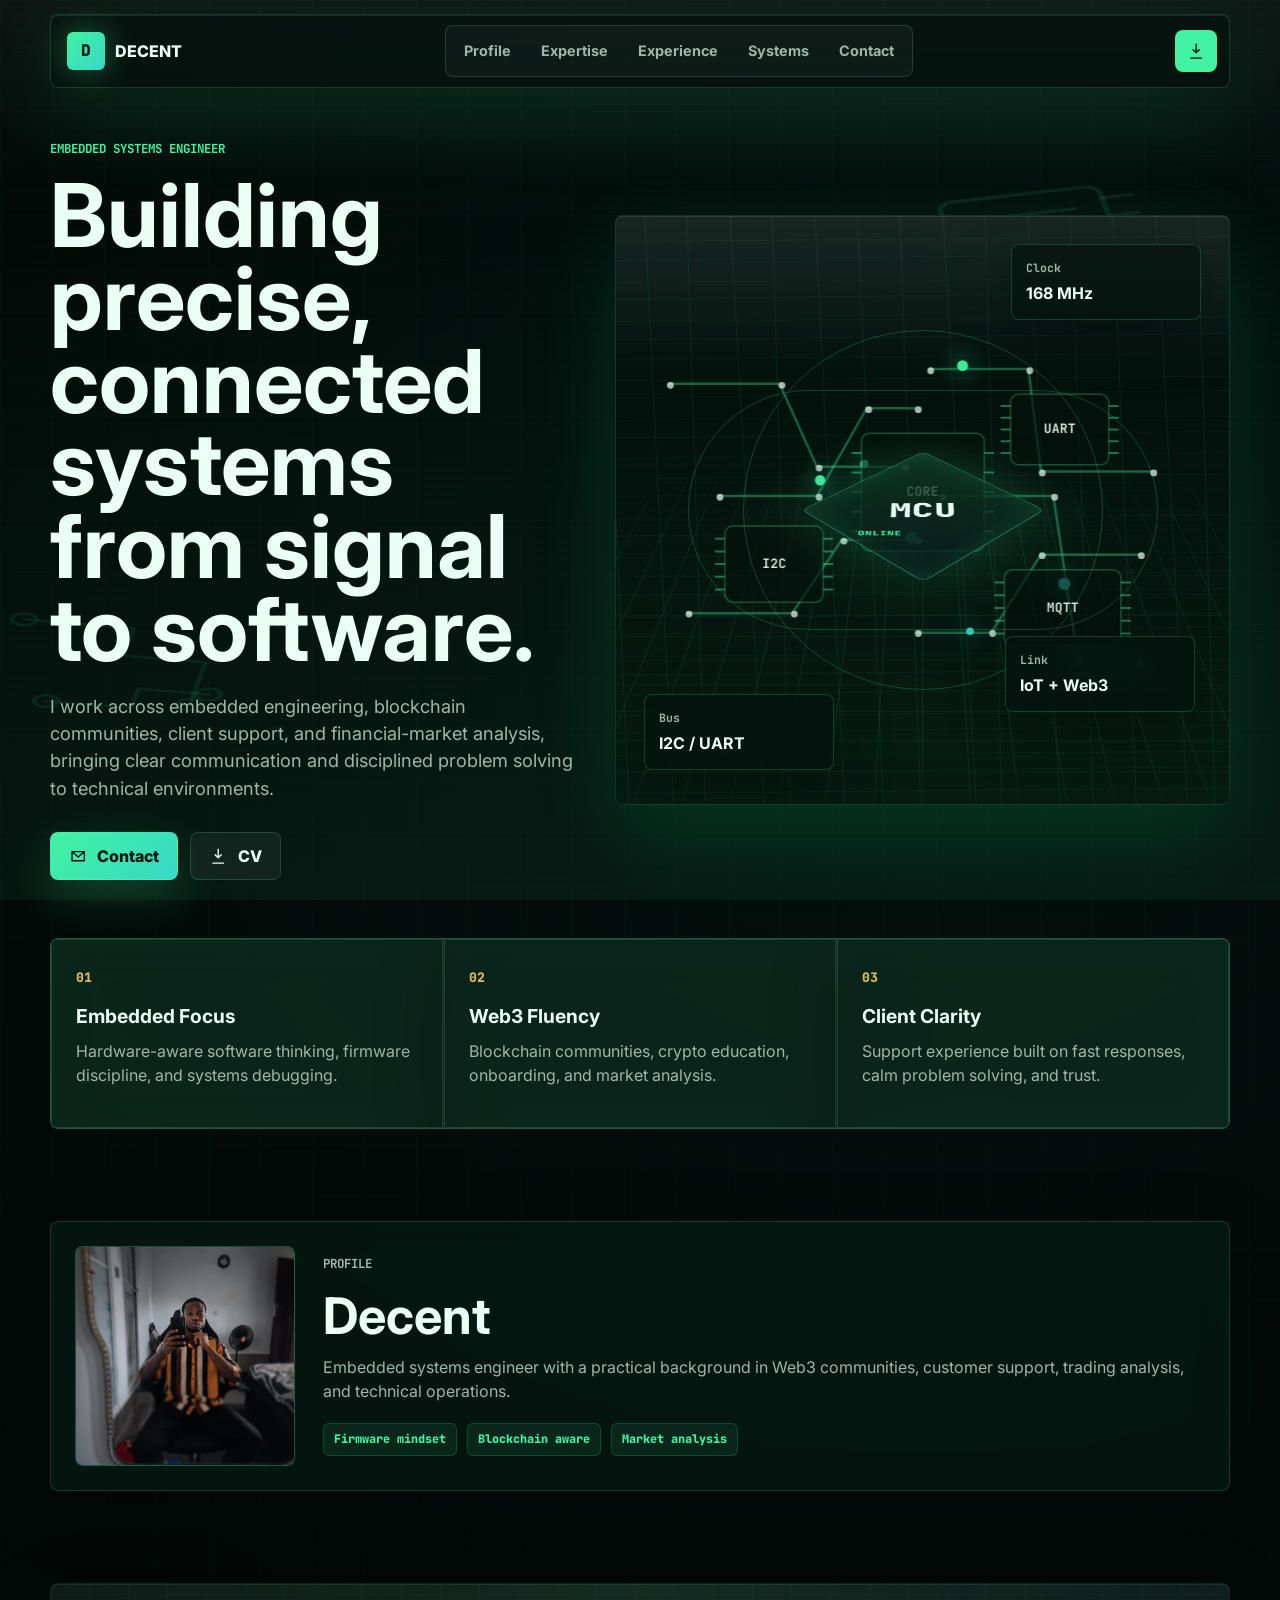
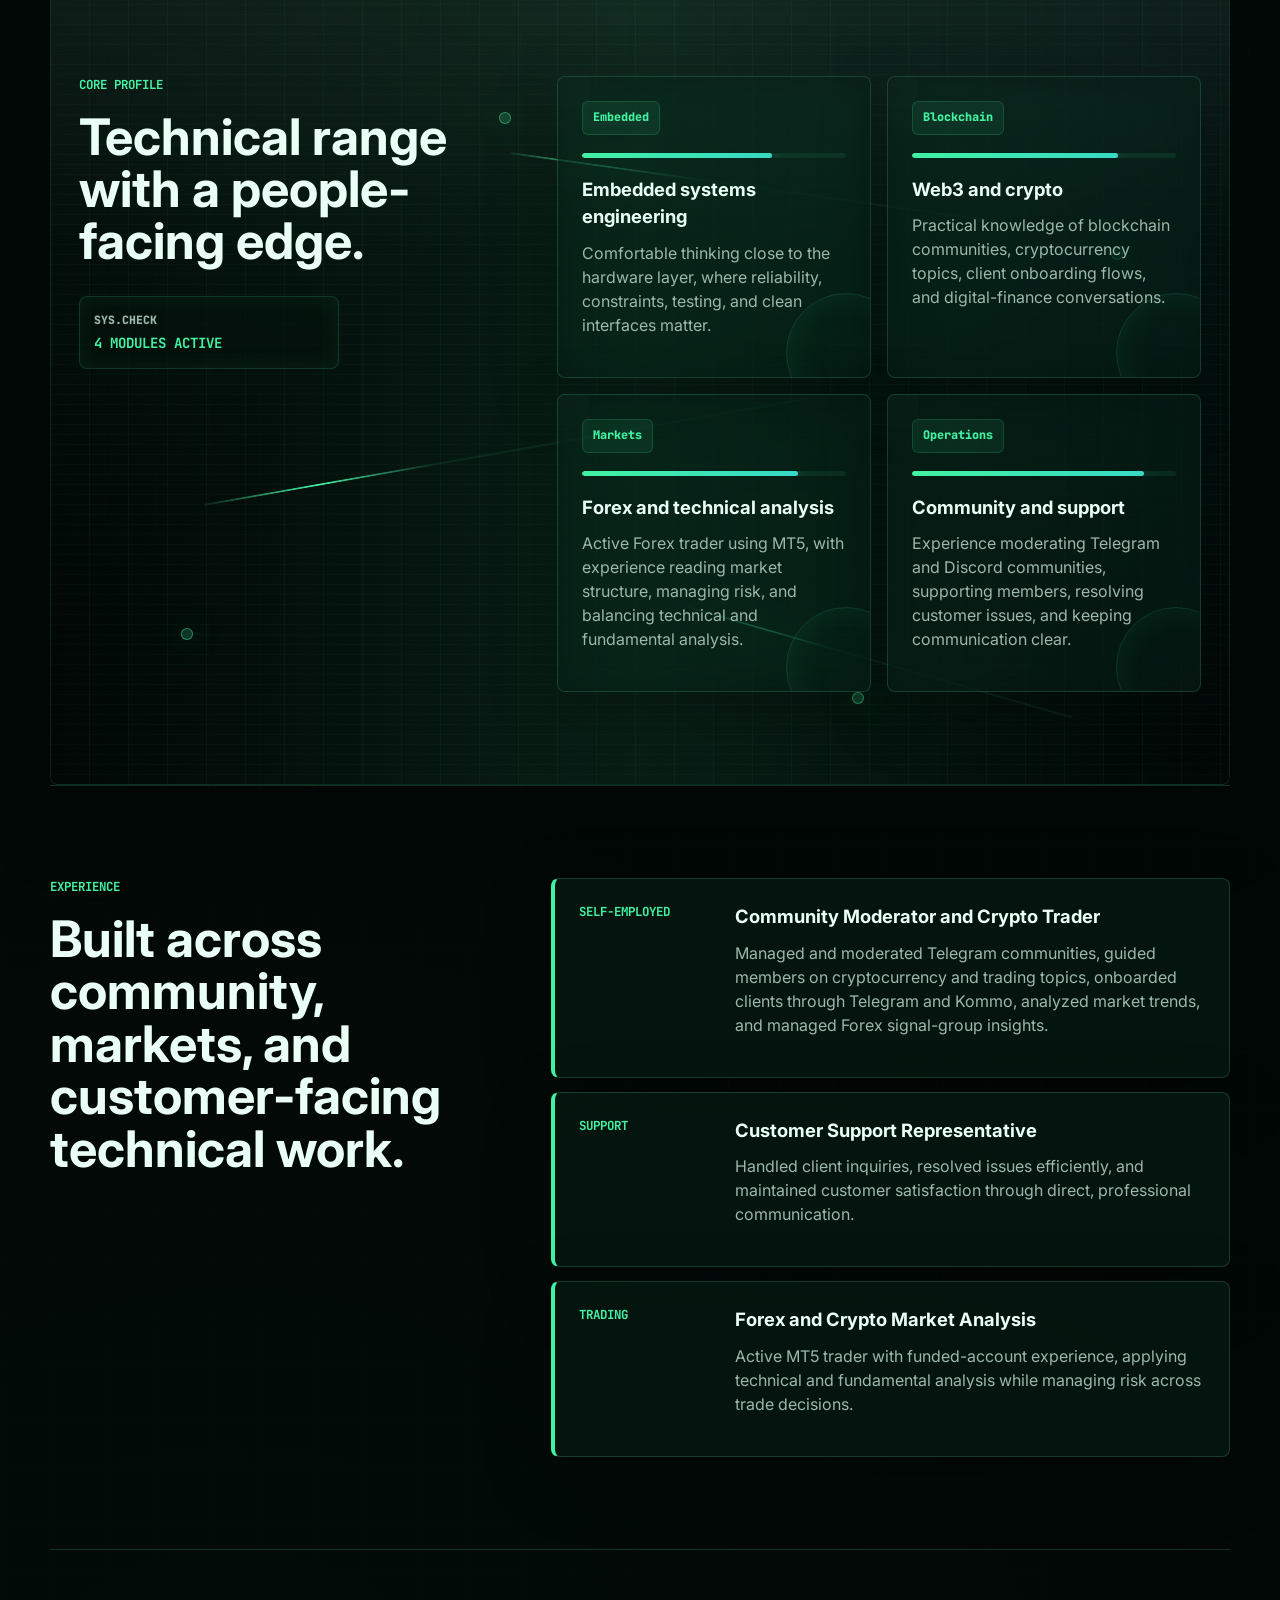
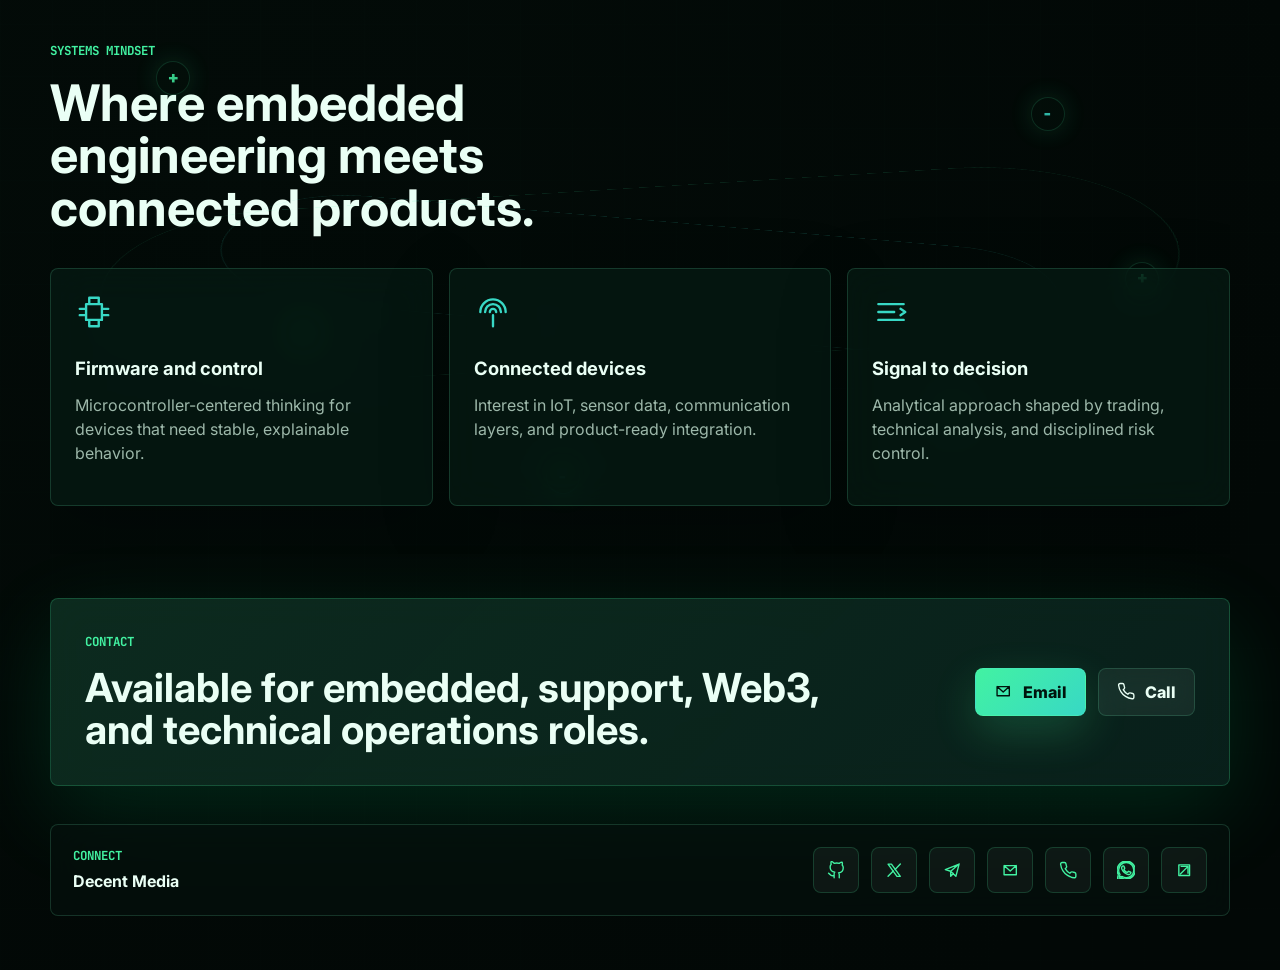
==== commit 98a0f923: "Add files via upload" ====
--- a/index.html
+++ b/index.html
@@ -318,7 +318,7 @@
               <path d="M4 20 10.8 13M13.2 11 20 4" />
             </svg>
           </a>
-          <a href="https://t.me/DECENTMEDIA" target="_blank" rel="noreferrer" aria-label="Telegram">
+          <a href="https://t.me/Decent09166" target="_blank" rel="noreferrer" aria-label="Telegram">
             <svg aria-hidden="true" viewBox="0 0 24 24">
               <path d="M21 4 3 11.2l7 2.2M21 4l-4.2 16-6.8-6.6M21 4 10 13.4M10 13.4V20l3.6-3.8" />
             </svg>
@@ -332,6 +332,13 @@
             <svg aria-hidden="true" viewBox="0 0 24 24">
               <path d="M22 16.9v3a2 2 0 0 1-2.2 2 19.8 19.8 0 0 1-8.6-3.1 19.5 19.5 0 0 1-6-6A19.8 19.8 0 0 1 2.1 4.2 2 2 0 0 1 4.1 2h3a2 2 0 0 1 2 1.7c.1 1 .4 2 .7 2.9a2 2 0 0 1-.4 2.1L8.1 10a16 16 0 0 0 6 6l1.3-1.3a2 2 0 0 1 2.1-.4c.9.3 1.9.6 2.9.7a2 2 0 0 1 1.6 1.9z" />
             </svg>
+            </a>
+    <!-- WhatsApp (new) -->
+    <a href="https://wa.me/2349166381036?text=Hello%20Decent%2C%20I'd%20like%20to%20connect"
+       target="_blank" rel="noreferrer" aria-label="WhatsApp">
+      <svg aria-hidden="true" viewBox="0 0 24 24">
+        <path d="M17.472 14.382c-.297-.149-1.758-.867-2.03-.967-.273-.099-.471-.148-.67.15-.197.297-.767.966-.94 1.164-.173.199-.347.223-.644.075-.297-.15-1.255-.463-2.39-1.475-.883-.788-1.48-1.761-1.653-2.059-.173-.297-.018-.458.13-.606.134-.133.298-.347.446-.52.149-.174.198-.298.298-.497.099-.198.05-.371-.025-.52-.075-.149-.669-1.612-.916-2.207-.242-.579-.487-.5-.669-.51-.173-.008-.371-.01-.57-.01-.198 0-.52.074-.792.372-.272.297-1.04 1.016-1.04 2.479 0 1.462 1.065 2.875 1.213 3.074.149.198 2.096 3.2 5.077 4.487.709.306 1.262.489 1.694.625.712.227 1.36.195 1.871.118.571-.085 1.758-.719 2.006-1.413.248-.694.248-1.289.173-1.413-.074-.124-.272-.198-.57-.347m-5.421 7.403h-.004a9.87 9.87 0 01-5.031-1.378l-.361-.214-3.741.982.998-3.648-.235-.374a9.86 9.86 0 01-1.51-5.26c.001-5.45 4.436-9.884 9.888-9.884 2.64 0 5.122 1.03 6.988 2.898a9.825 9.825 0 012.893 6.994c-.003 5.45-4.437 9.884-9.885 9.884m8.413-18.297A11.815 11.815 0 0012.05 0C5.495 0 .16 5.335.157 11.892c0 2.096.547 4.142 1.588 5.945L.057 24l6.305-1.654a11.882 11.882 0 005.683 1.448h.005c6.554 0 11.89-5.335 11.893-11.893a11.821 11.821 0 00-3.48-8.413z" />
+      </svg>
           </a>
           <a href="https://github.com/DECENTMEDIA/MY-PORTFOLIO" target="_blank" rel="noreferrer" aria-label="Portfolio repository">
             <svg aria-hidden="true" viewBox="0 0 24 24">
@@ -345,4 +352,4 @@
 
     <script src="script.js"></script>
   </body>
-</html>
+</html>
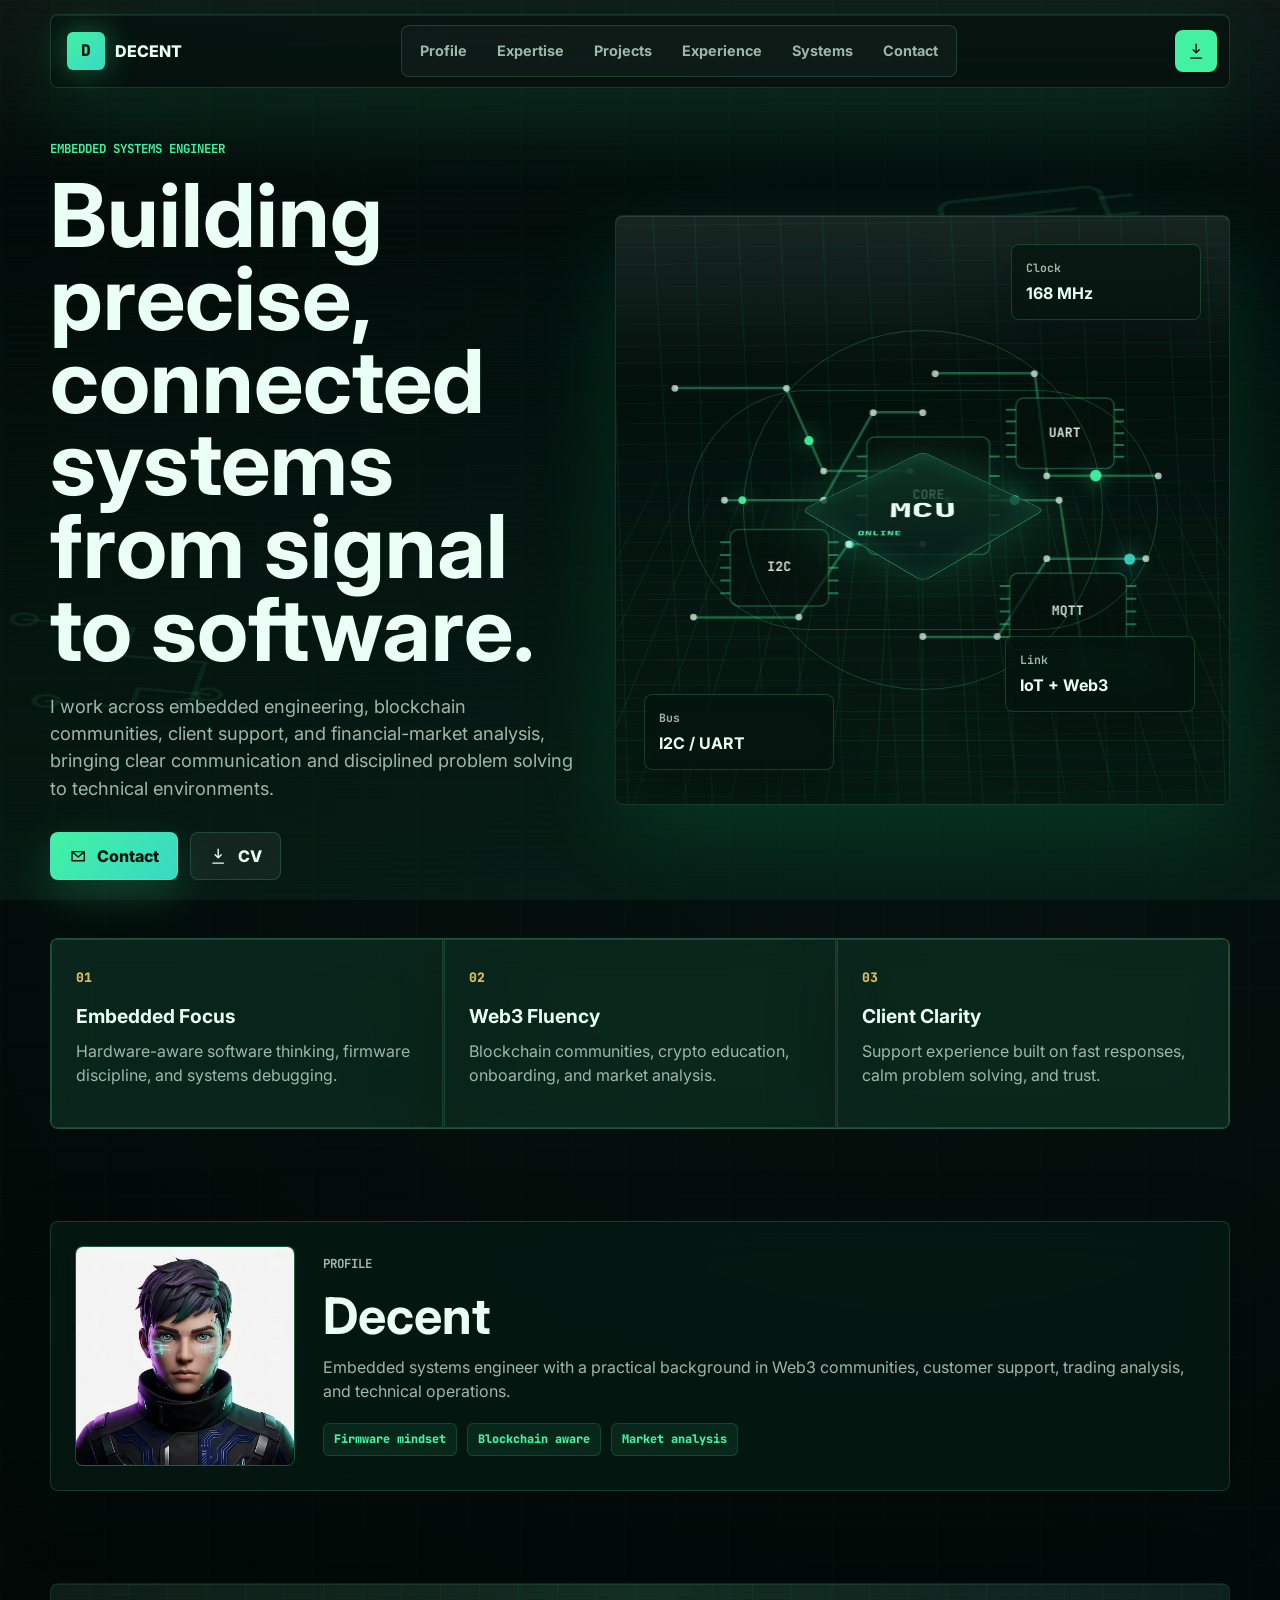
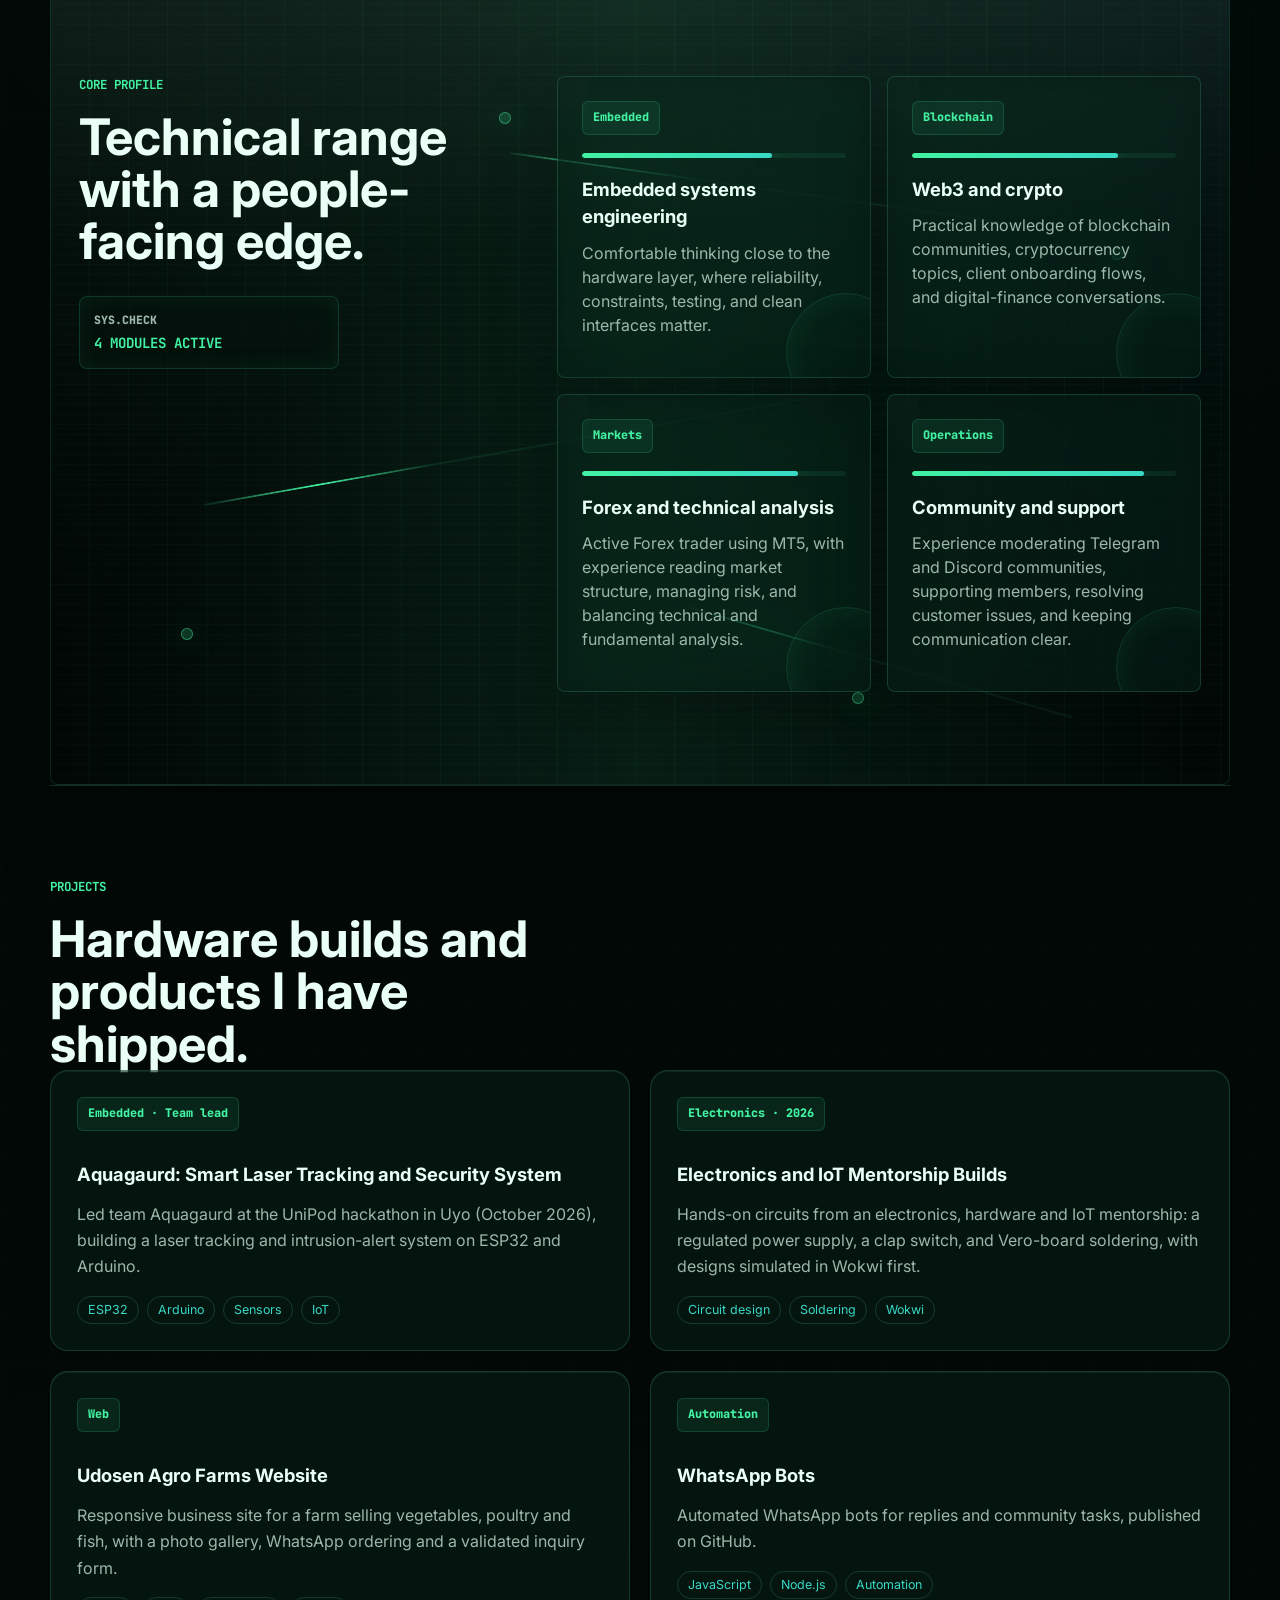
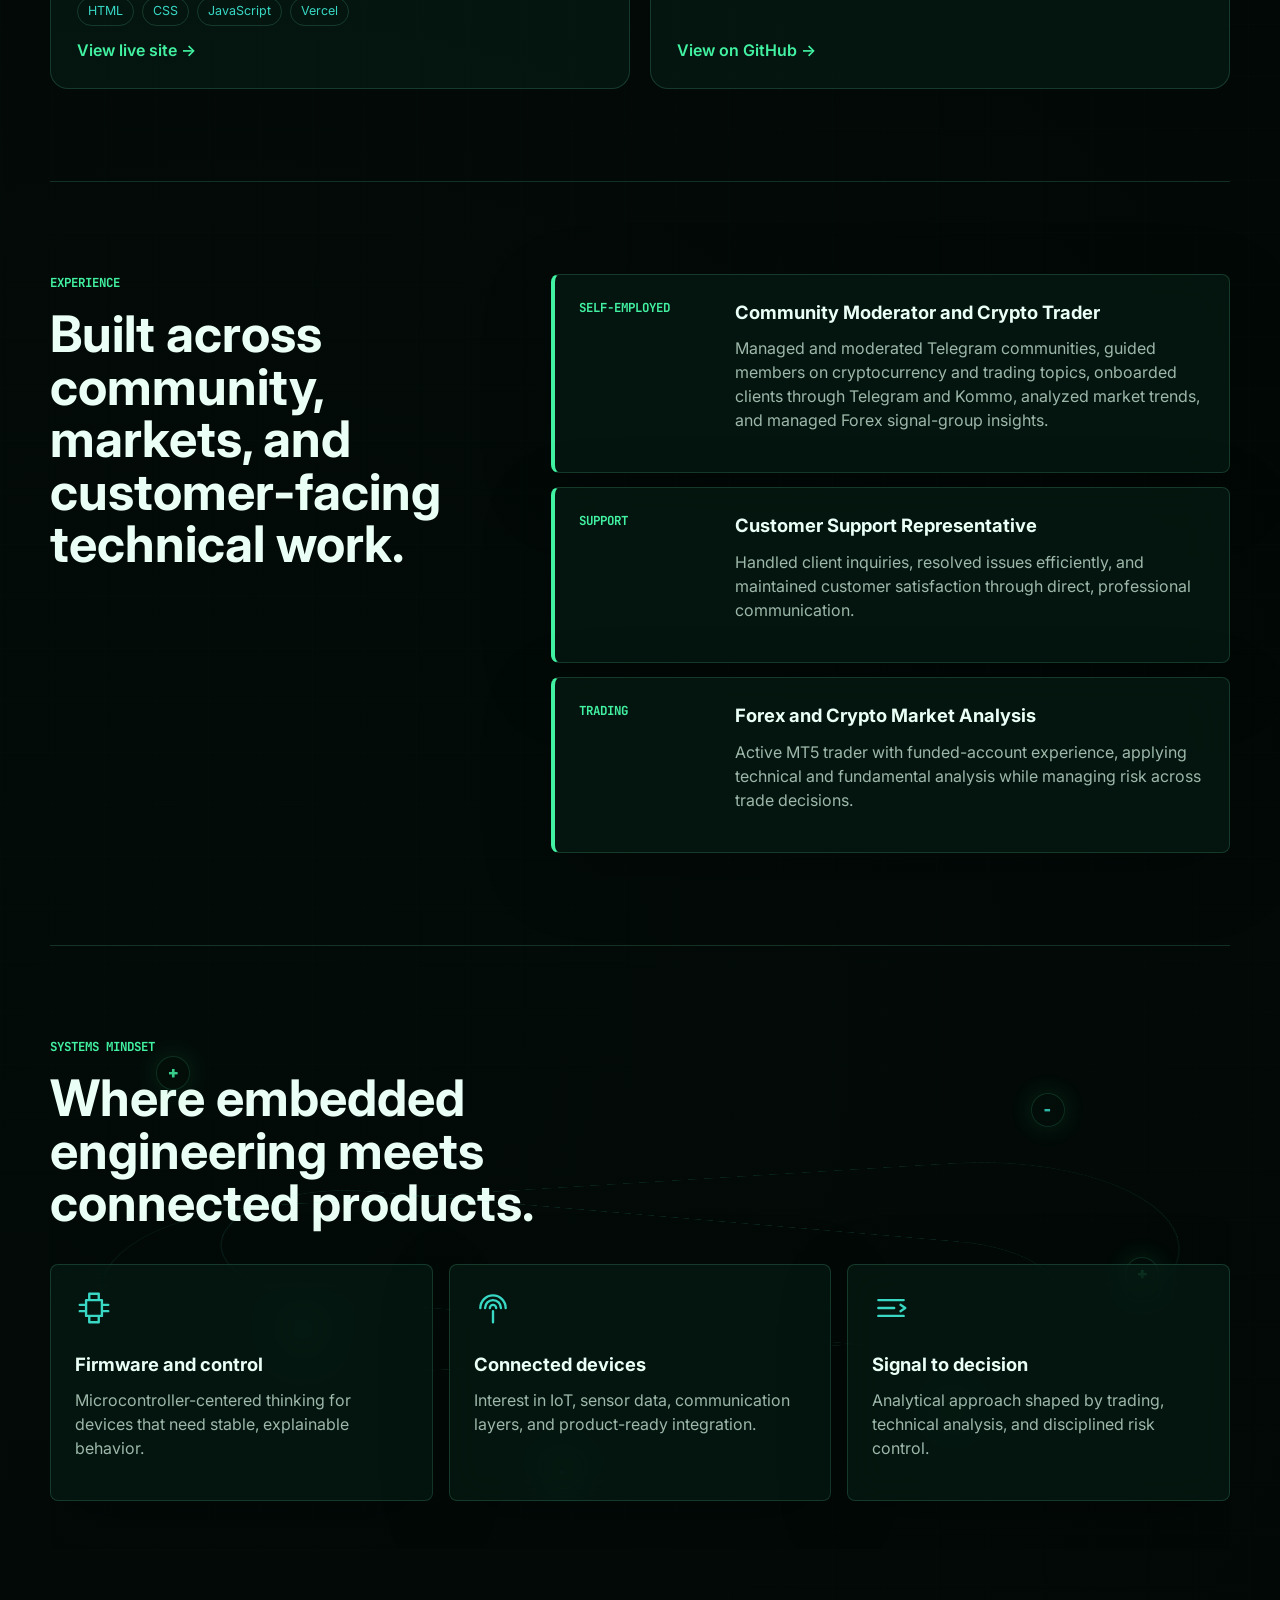
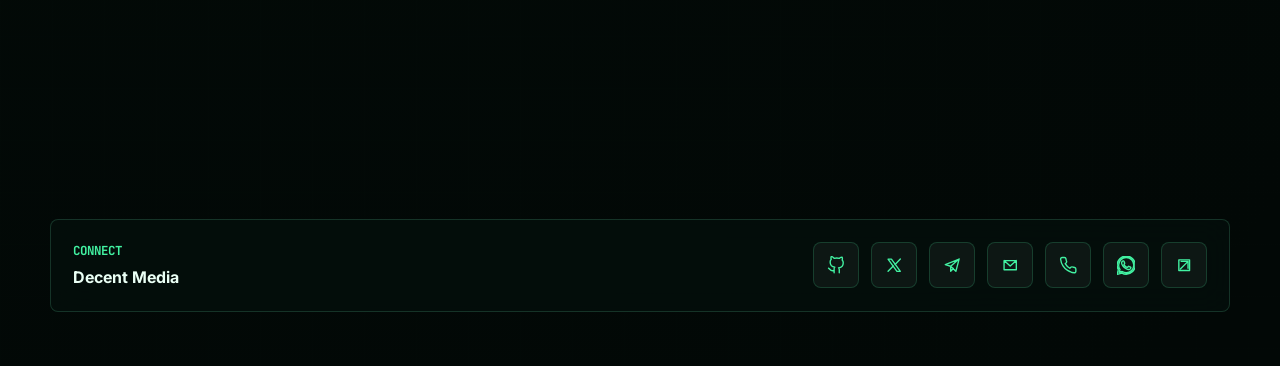
==== commit e9617db2: "Add Projects section, fix X link to @DECENTMEDIA123" ====
--- a/index.html
+++ b/index.html
@@ -43,6 +43,7 @@
         <nav class="nav-links" aria-label="Sections">
           <a href="#profile">Profile</a>
           <a href="#expertise">Expertise</a>
+          <a href="#projects">Projects</a>
           <a href="#experience">Experience</a>
           <a href="#systems">Systems</a>
           <a href="#contact">Contact</a>
@@ -201,6 +202,52 @@
           </div>
         </section>
 
+        <section id="projects" class="section projects-section reveal">
+          <div class="section-heading">
+            <p class="eyebrow">Projects</p>
+            <h2>Hardware builds and products I have shipped.</h2>
+          </div>
+          <div class="project-grid">
+            <article class="project-card">
+              <span class="chip">Embedded &middot; Team lead</span>
+              <h3>Aquagaurd: Smart Laser Tracking and Security System</h3>
+              <p>
+                Led team Aquagaurd at the UniPod hackathon in Uyo (October 2026), building a laser
+                tracking and intrusion-alert system on ESP32 and Arduino.
+              </p>
+              <ul class="project-tags"><li>ESP32</li><li>Arduino</li><li>Sensors</li><li>IoT</li></ul>
+            </article>
+            <article class="project-card">
+              <span class="chip">Electronics &middot; 2026</span>
+              <h3>Electronics and IoT Mentorship Builds</h3>
+              <p>
+                Hands-on circuits from an electronics, hardware and IoT mentorship: a regulated power
+                supply, a clap switch, and Vero-board soldering, with designs simulated in Wokwi first.
+              </p>
+              <ul class="project-tags"><li>Circuit design</li><li>Soldering</li><li>Wokwi</li></ul>
+            </article>
+            <article class="project-card">
+              <span class="chip">Web</span>
+              <h3>Udosen Agro Farms Website</h3>
+              <p>
+                Responsive business site for a farm selling vegetables, poultry and fish, with a
+                photo gallery, WhatsApp ordering and a validated inquiry form.
+              </p>
+              <ul class="project-tags"><li>HTML</li><li>CSS</li><li>JavaScript</li><li>Vercel</li></ul>
+              <a class="project-link" href="https://udosen-farms.vercel.app" target="_blank" rel="noreferrer">View live site &rarr;</a>
+            </article>
+            <article class="project-card">
+              <span class="chip">Automation</span>
+              <h3>WhatsApp Bots</h3>
+              <p>
+                Automated WhatsApp bots for replies and community tasks, published on GitHub.
+              </p>
+              <ul class="project-tags"><li>JavaScript</li><li>Node.js</li><li>Automation</li></ul>
+              <a class="project-link" href="https://github.com/DECENTMEDIA" target="_blank" rel="noreferrer">View on GitHub &rarr;</a>
+            </article>
+          </div>
+        </section>
+
         <section id="experience" class="section timeline-section reveal">
           <div class="section-heading">
             <p class="eyebrow">Experience</p>
@@ -312,7 +359,7 @@
               <path d="M9 19c-5 1.5-5-2.5-7-3m14 6v-3.9a3.4 3.4 0 0 0-.9-2.6c3-.3 6.1-1.5 6.1-6.7a5.2 5.2 0 0 0-1.4-3.6 4.8 4.8 0 0 0-.1-3.6s-1.1-.3-3.7 1.4a12.8 12.8 0 0 0-6.7 0C6.7.3 5.6.6 5.6.6a4.8 4.8 0 0 0-.1 3.6 5.2 5.2 0 0 0-1.4 3.6c0 5.2 3.1 6.4 6.1 6.7a3.4 3.4 0 0 0-.9 2.6V22" />
             </svg>
           </a>
-          <a href="https://twitter.com/DECENTMEDIA" target="_blank" rel="noreferrer" aria-label="Twitter">
+          <a href="https://x.com/DECENTMEDIA123" target="_blank" rel="noreferrer" aria-label="Twitter">
             <svg aria-hidden="true" viewBox="0 0 24 24">
               <path d="M4 4l11.6 16H20L8.4 4z" />
               <path d="M4 20 10.8 13M13.2 11 20 4" />
--- a/styles.css
+++ b/styles.css
@@ -1158,6 +1158,58 @@
   }
 }
 
+
+/* Projects */
+.project-grid {
+  display: grid;
+  grid-template-columns: repeat(2, minmax(0, 1fr));
+  gap: 20px;
+}
+.project-card {
+  display: flex;
+  flex-direction: column;
+  gap: 12px;
+  padding: 26px;
+  border: 1px solid var(--line);
+  border-radius: 18px;
+  background: var(--panel);
+  box-shadow: inset 0 1px 0 rgba(255, 255, 255, 0.06);
+  transition: transform 0.35s ease, border-color 0.35s ease, box-shadow 0.35s ease;
+}
+.project-card:hover {
+  transform: translateY(-6px);
+  border-color: rgba(66, 242, 162, 0.45);
+  box-shadow: var(--shadow);
+}
+.project-card .chip { align-self: flex-start; }
+.project-card h3 { margin: 0; color: var(--ink); }
+.project-card p { margin: 0; color: var(--muted); line-height: 1.65; }
+.project-tags {
+  display: flex;
+  flex-wrap: wrap;
+  gap: 8px;
+  margin: 4px 0 0;
+  padding: 0;
+  list-style: none;
+}
+.project-tags li {
+  padding: 4px 10px;
+  border: 1px solid var(--line);
+  border-radius: 999px;
+  font-size: 0.78rem;
+  color: var(--cyan);
+}
+.project-link {
+  margin-top: auto;
+  color: var(--green);
+  font-weight: 600;
+  text-decoration: none;
+}
+.project-link:hover { text-decoration: underline; }
+@media (max-width: 720px) {
+  .project-grid { grid-template-columns: 1fr; }
+}
+
 @media (max-width: 980px) {
   .hero,
   .split-section,
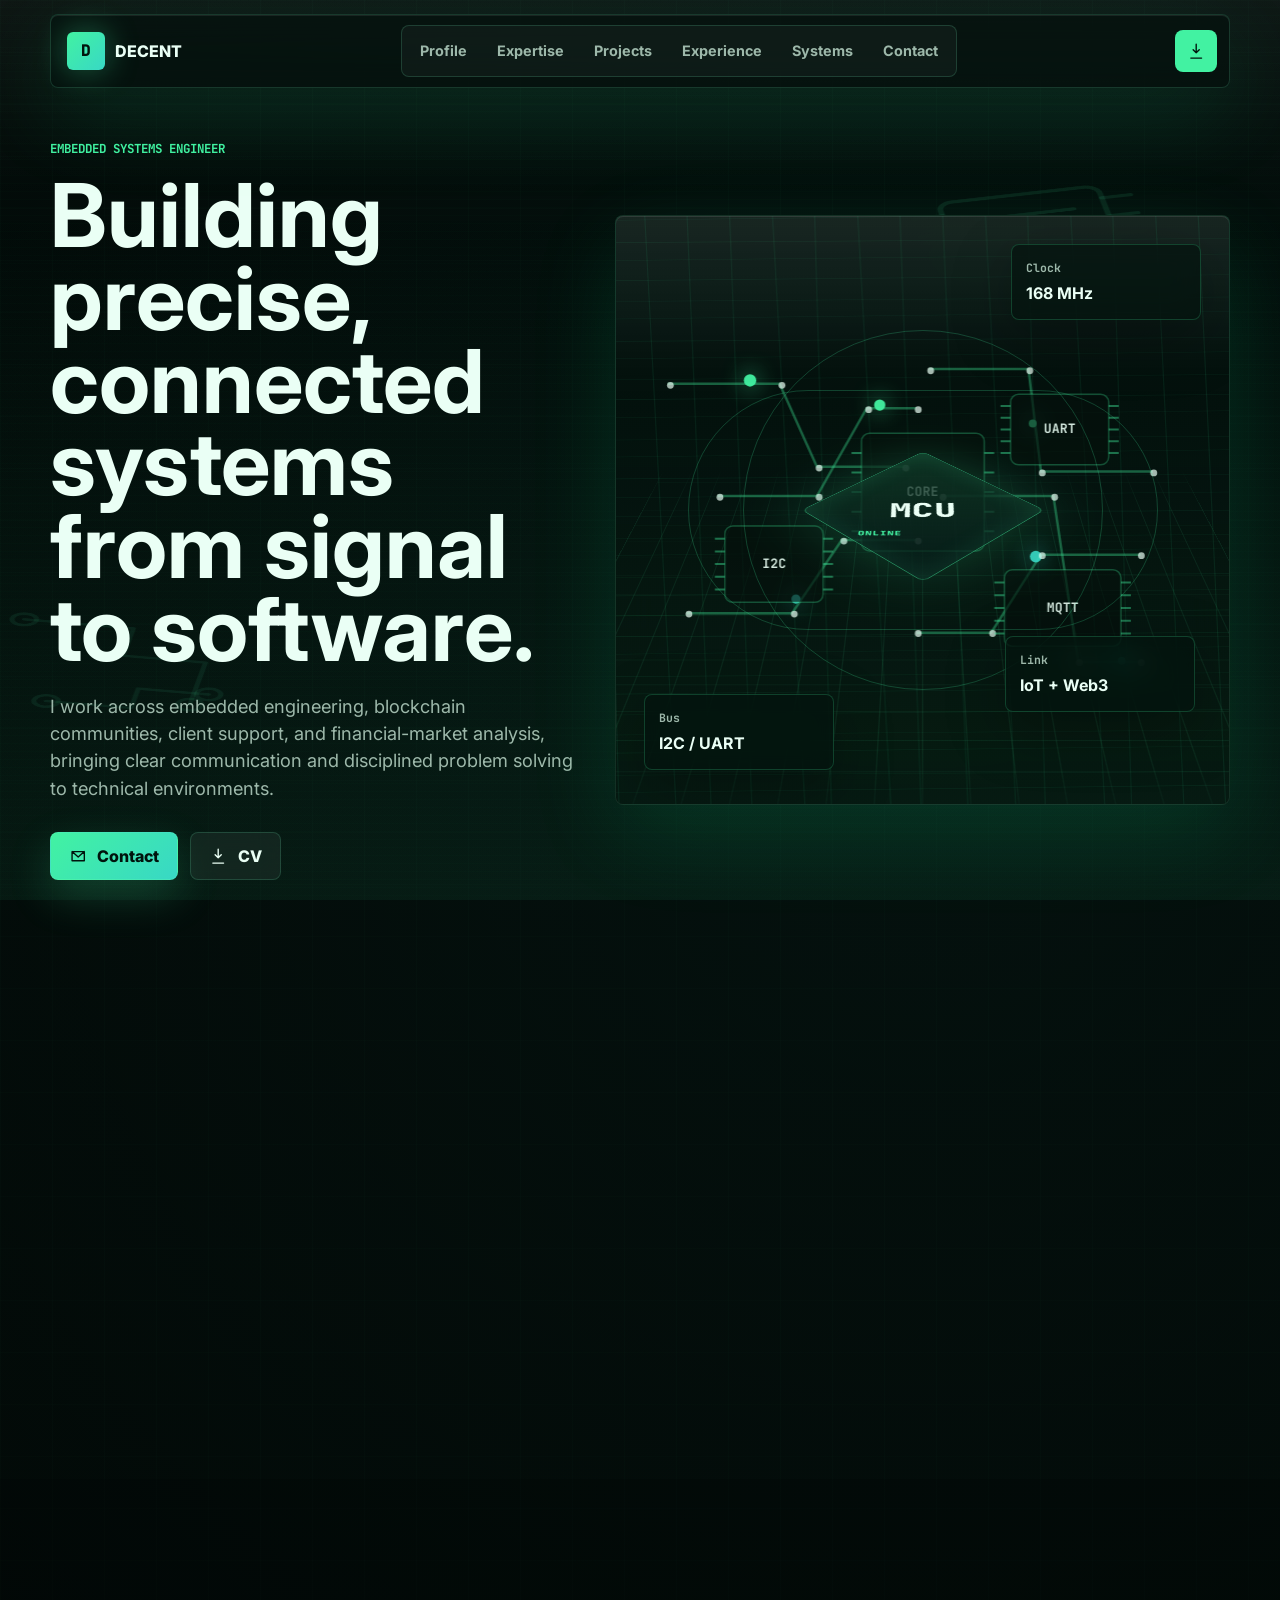
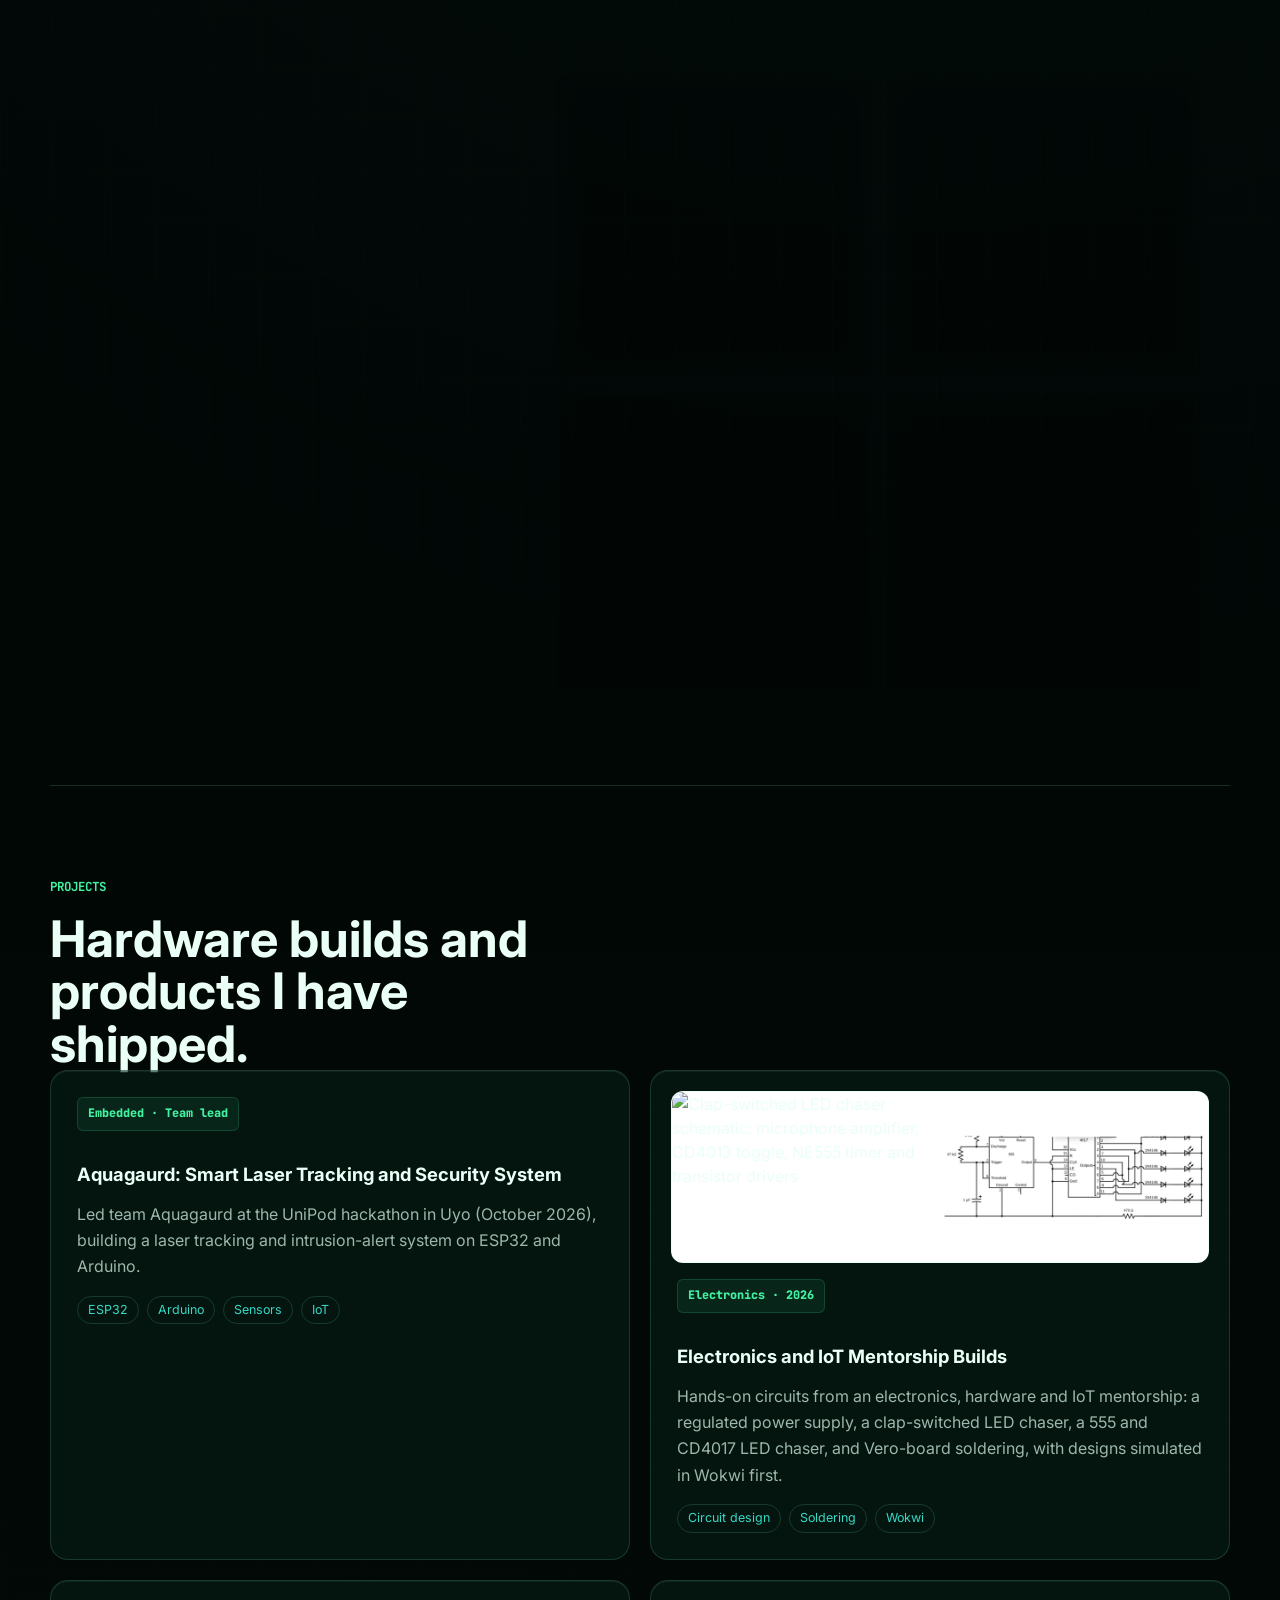
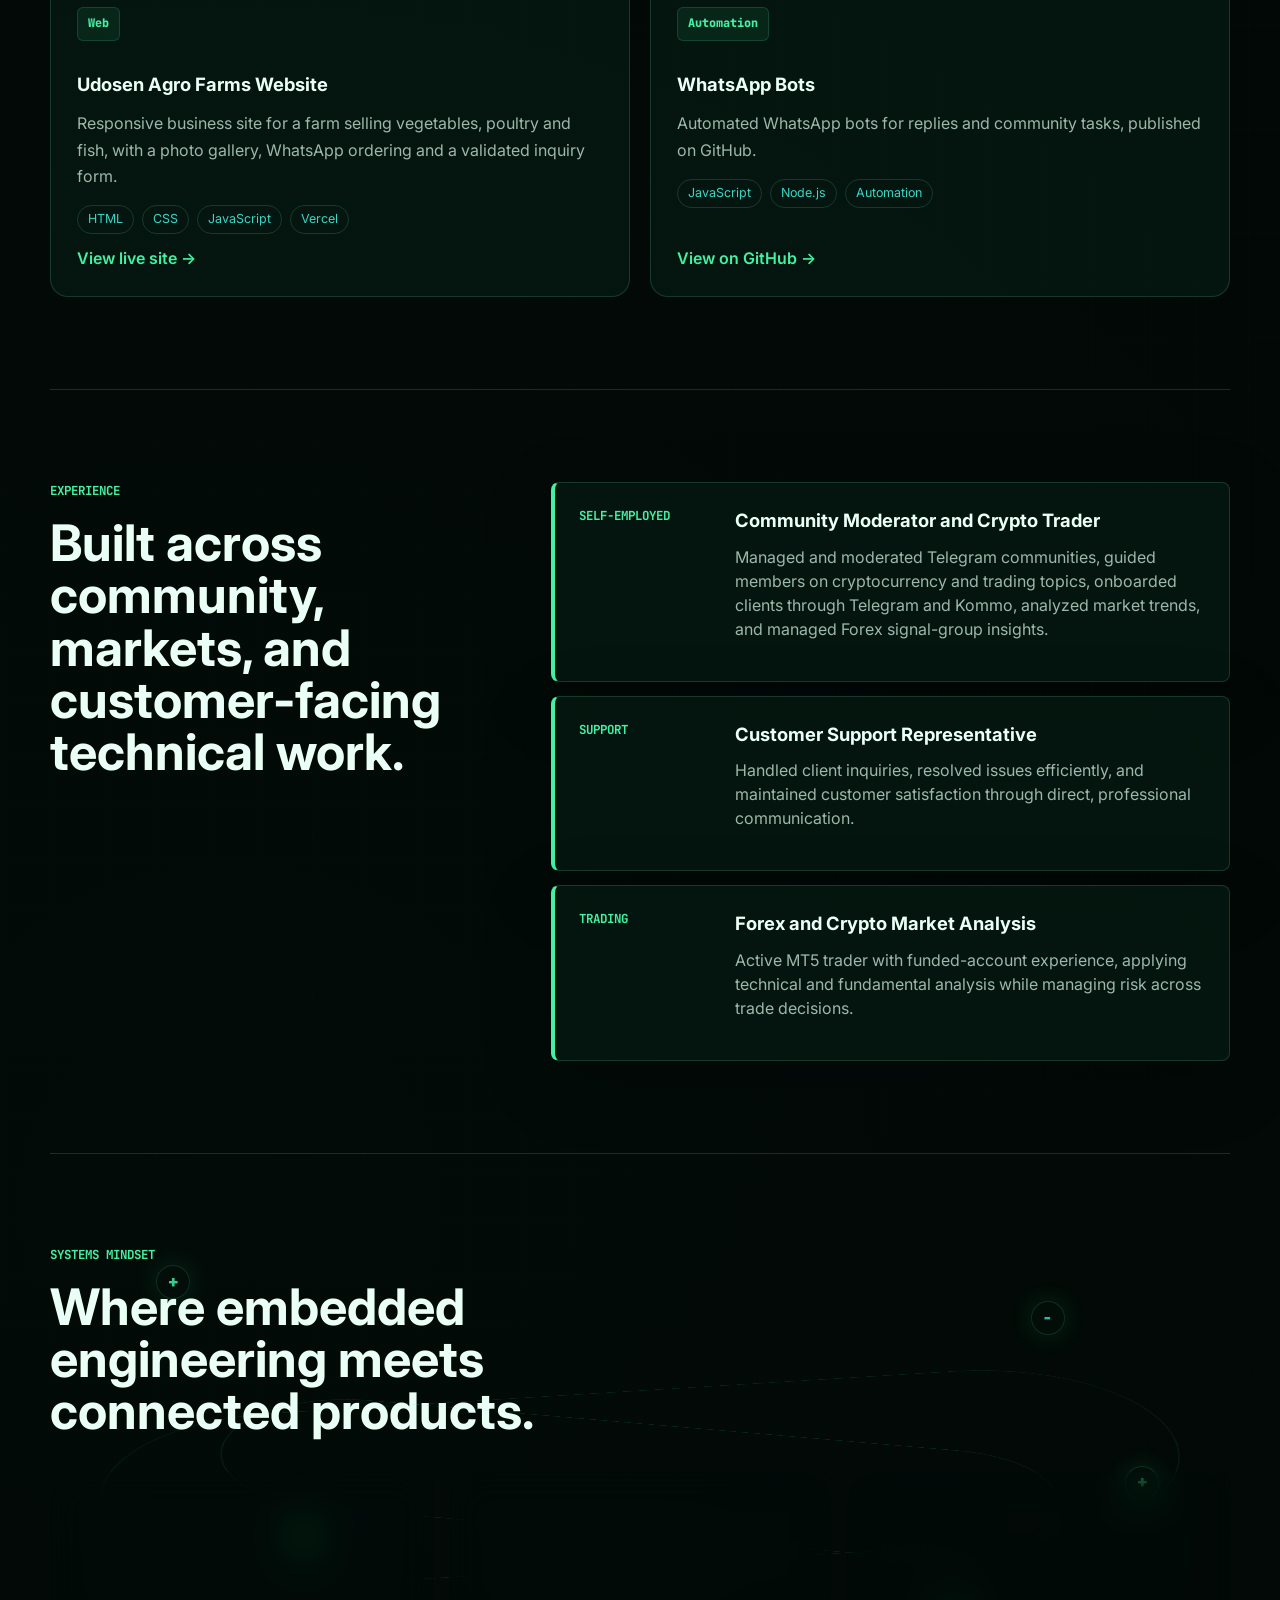
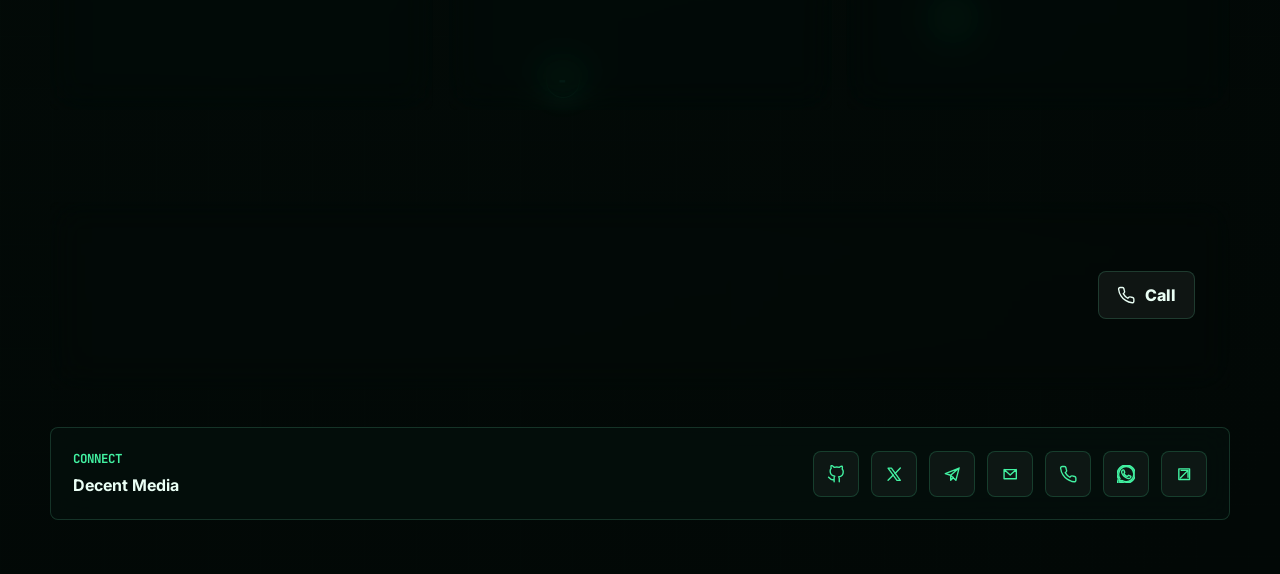
==== commit fd0bde9a: "Add circuit schematics to mentorship project card" ====
--- a/index.html
+++ b/index.html
@@ -218,11 +218,15 @@
               <ul class="project-tags"><li>ESP32</li><li>Arduino</li><li>Sensors</li><li>IoT</li></ul>
             </article>
             <article class="project-card">
+              <div class="project-media project-media-duo">
+                <img src="images/clap-switch-chaser.jpg" alt="Clap-switched LED chaser schematic: microphone amplifier, CD4013 toggle, NE555 timer and transistor drivers" loading="lazy" />
+                <img src="images/led-chaser.jpg" alt="LED chaser schematic using a 555 timer and CD4017 decade counter" loading="lazy" />
+              </div>
               <span class="chip">Electronics &middot; 2026</span>
               <h3>Electronics and IoT Mentorship Builds</h3>
               <p>
                 Hands-on circuits from an electronics, hardware and IoT mentorship: a regulated power
-                supply, a clap switch, and Vero-board soldering, with designs simulated in Wokwi first.
+                supply, a clap-switched LED chaser, a 555 and CD4017 LED chaser, and Vero-board soldering, with designs simulated in Wokwi first.
               </p>
               <ul class="project-tags"><li>Circuit design</li><li>Soldering</li><li>Wokwi</li></ul>
             </article>
--- a/styles.css
+++ b/styles.css
@@ -1182,6 +1182,23 @@
   box-shadow: var(--shadow);
 }
 .project-card .chip { align-self: flex-start; }
+.project-media {
+  margin: -6px -6px 4px;
+  border-radius: 12px;
+  overflow: hidden;
+  border: 1px solid var(--line);
+  background: #fff;
+}
+.project-media-duo { display: grid; grid-template-columns: 1fr 1fr; gap: 2px; }
+.project-media img {
+  display: block;
+  width: 100%;
+  height: 170px;
+  object-fit: contain;
+  background: #fff;
+  transition: transform 0.4s ease;
+}
+.project-card:hover .project-media img { transform: scale(1.04); }
 .project-card h3 { margin: 0; color: var(--ink); }
 .project-card p { margin: 0; color: var(--muted); line-height: 1.65; }
 .project-tags {
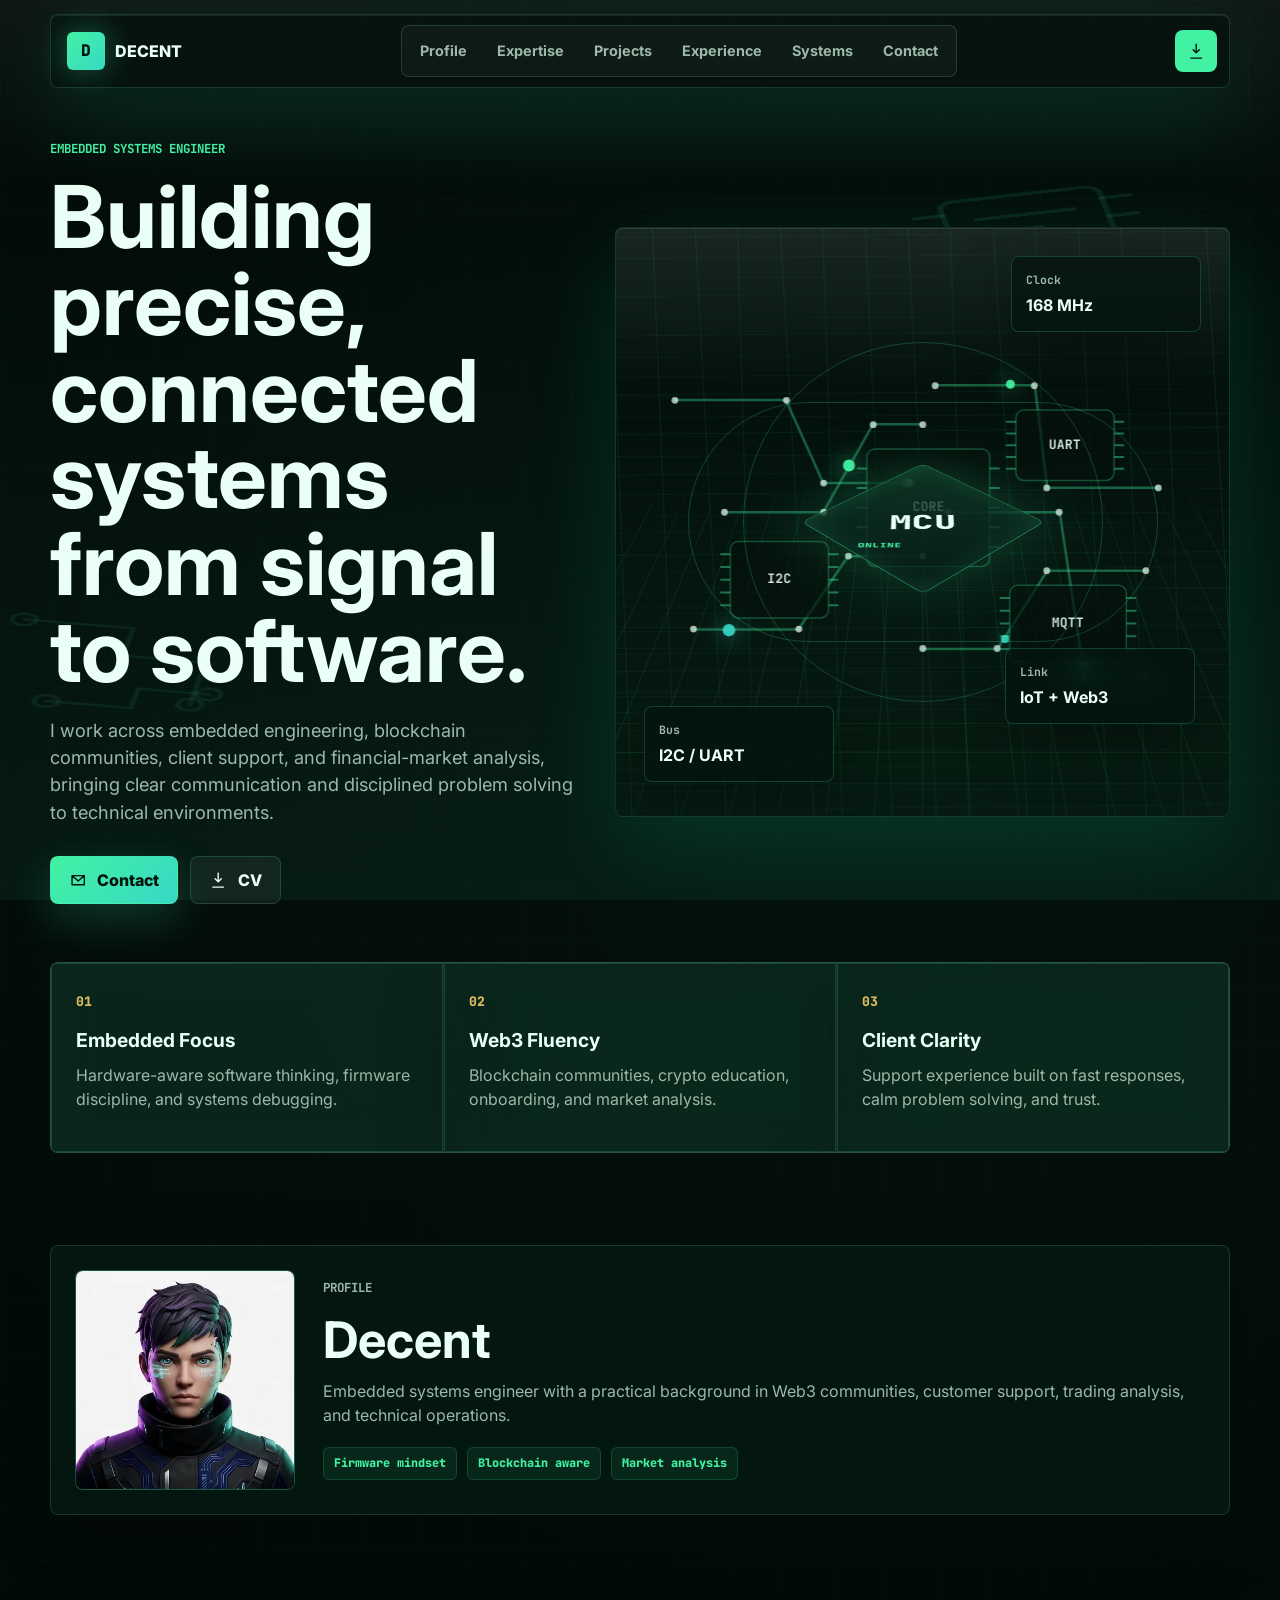
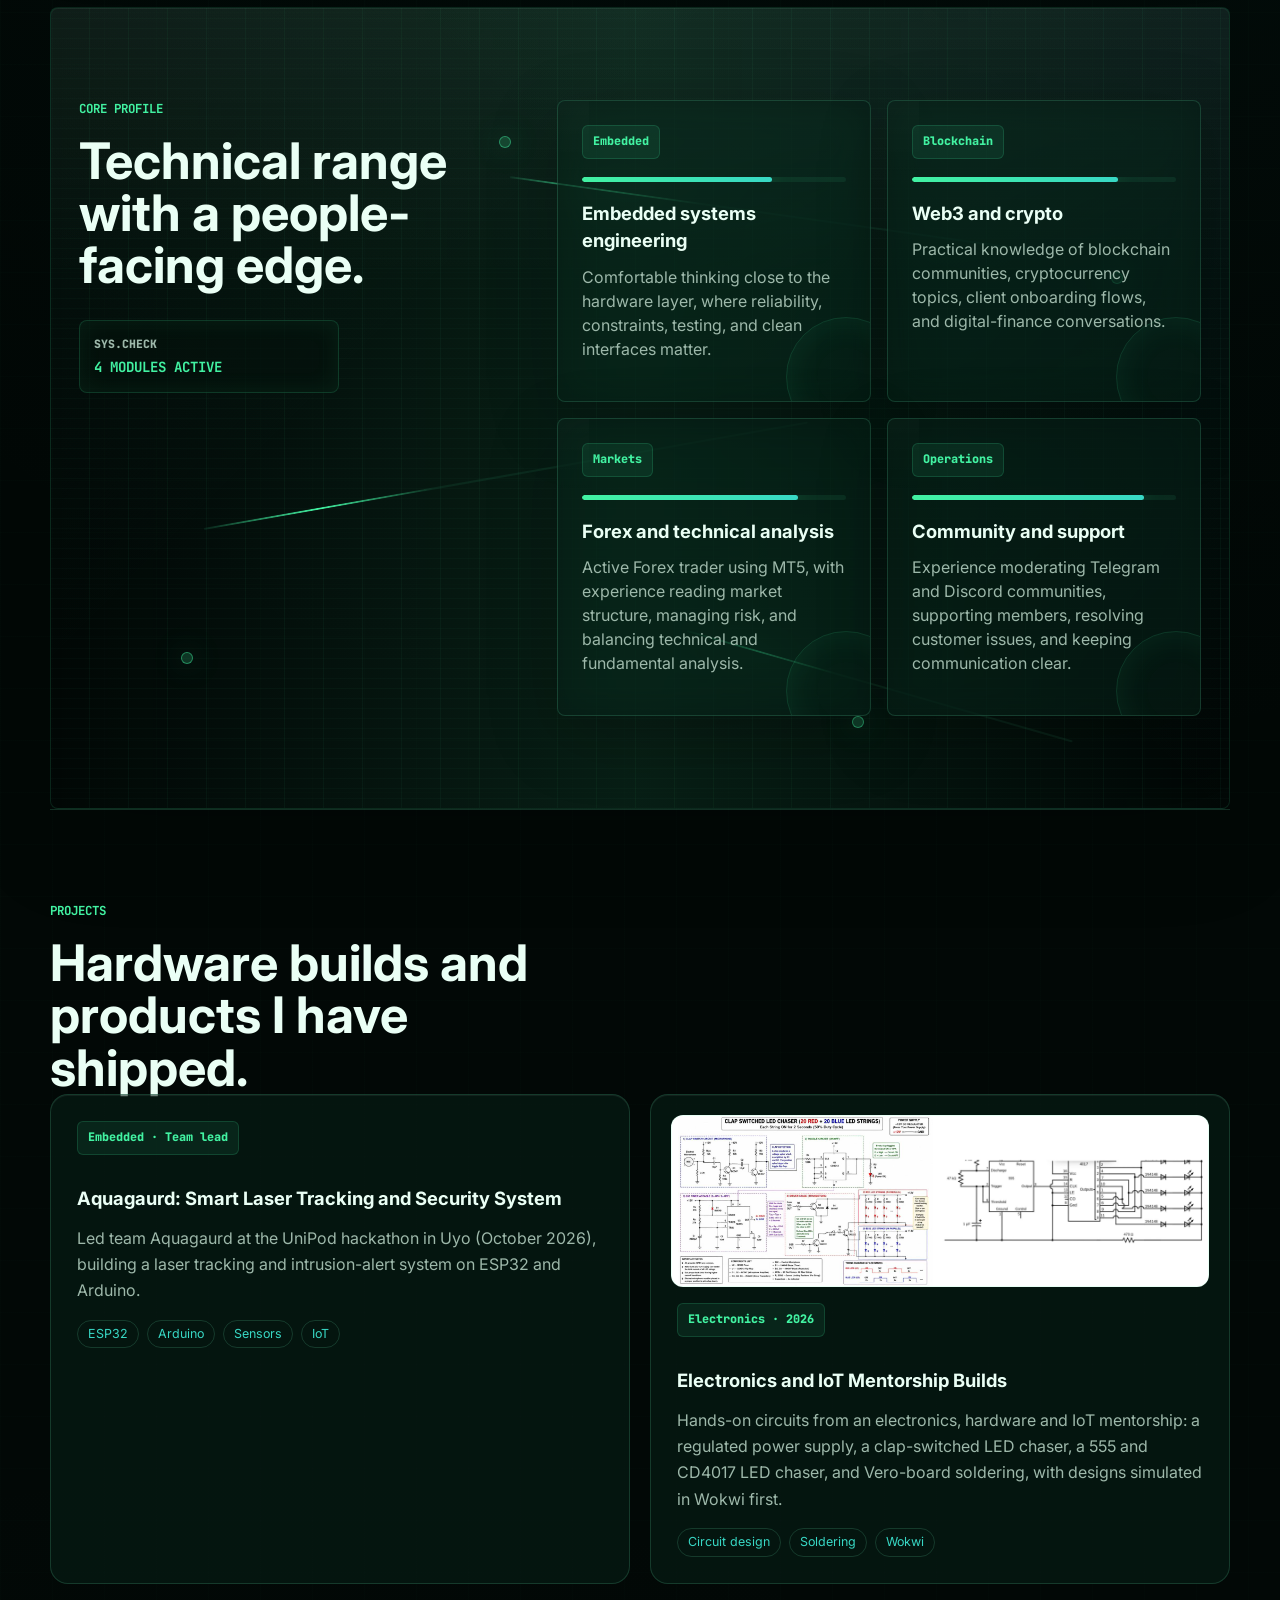
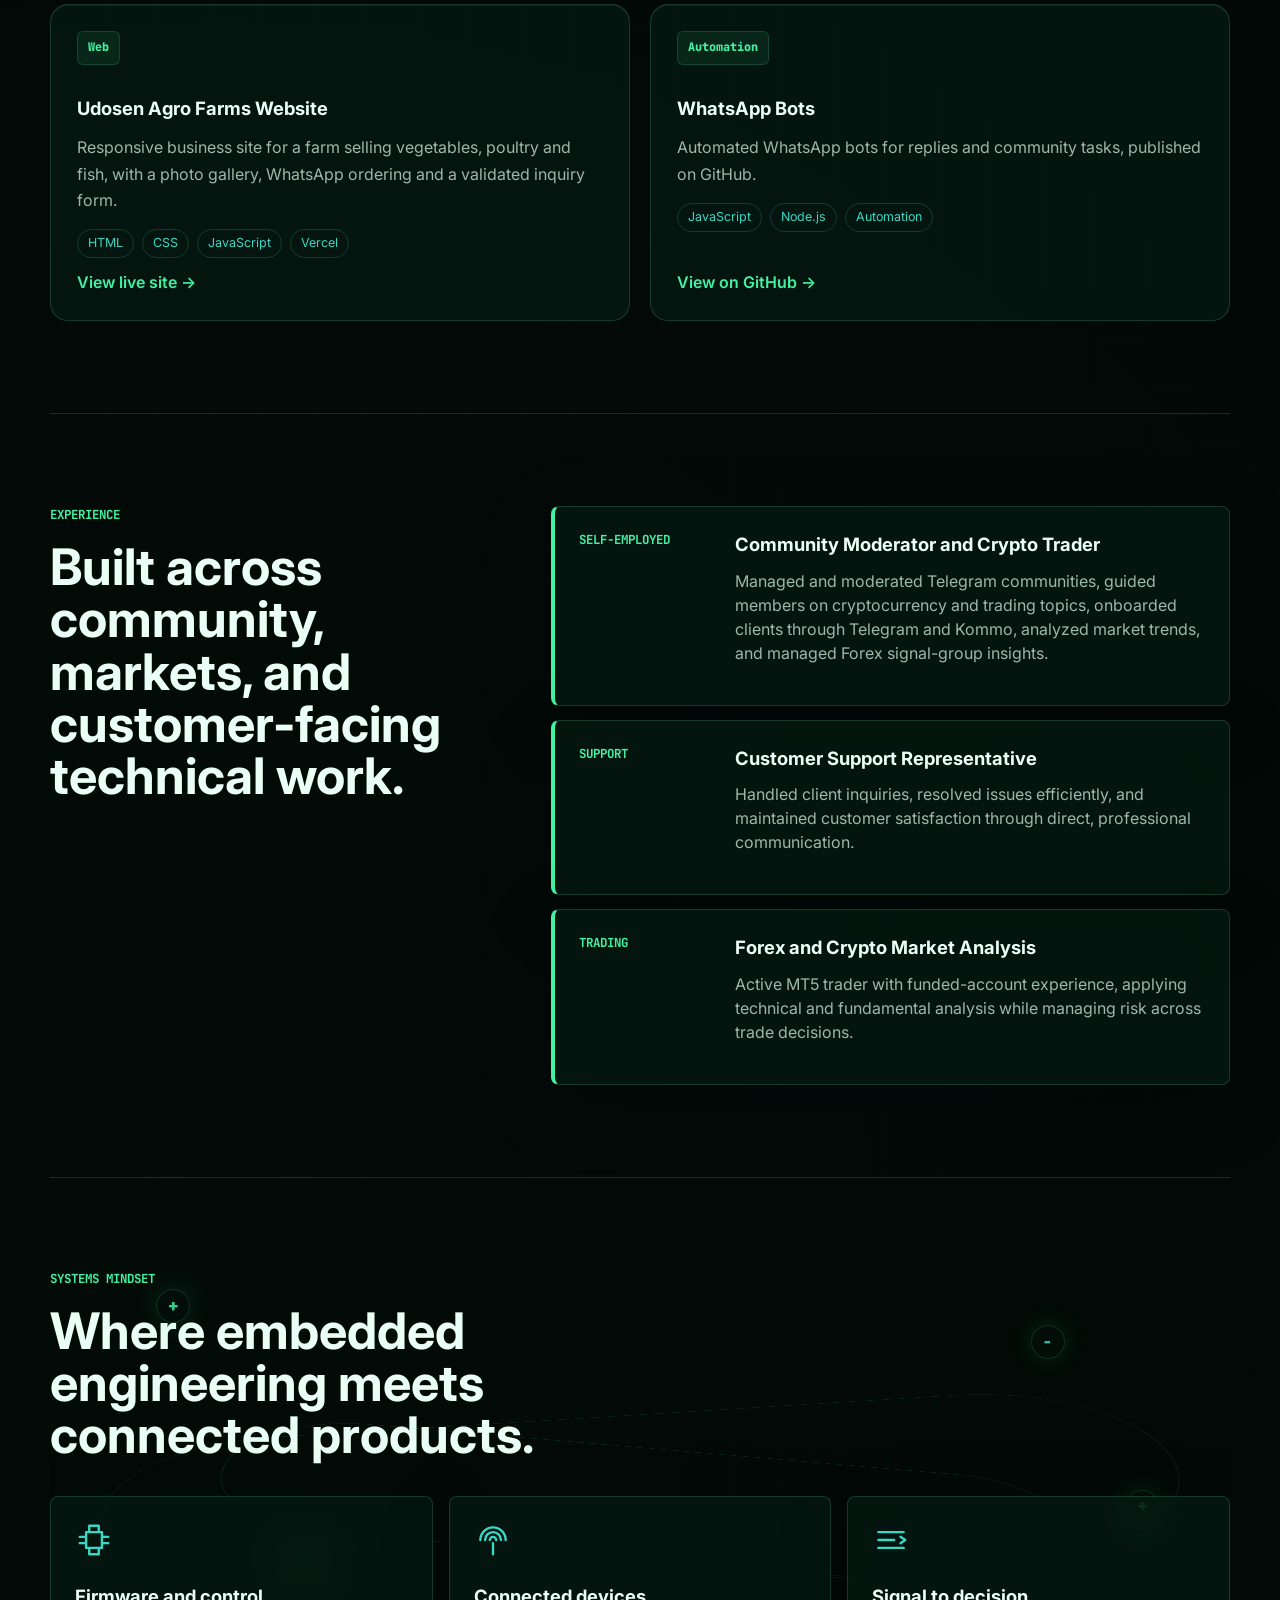
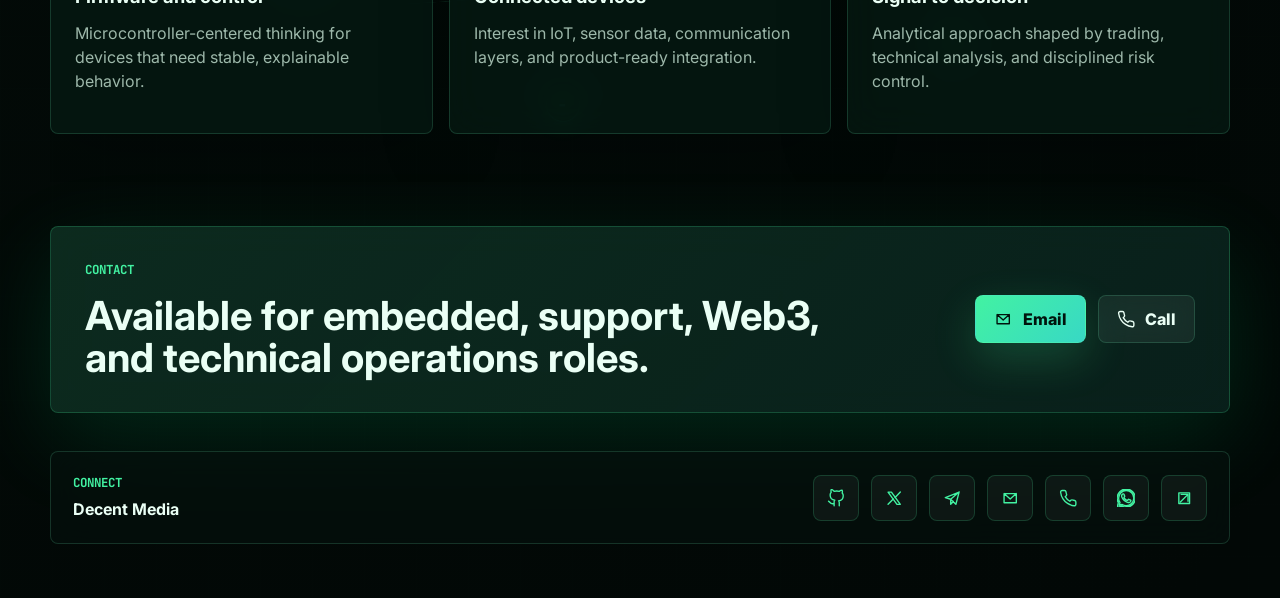
==== commit 498cac5b: "Responsive upgrade: mobile menu, fluid type, tablet/phone layouts, active nav, back-to-top (index.ht" ====
--- a/index.html
+++ b/index.html
@@ -40,7 +40,7 @@
           <span class="brand-mark">D</span>
           <span>DECENT</span>
         </a>
-        <nav class="nav-links" aria-label="Sections">
+        <nav class="nav-links" id="siteNav" aria-label="Sections">
           <a href="#profile">Profile</a>
           <a href="#expertise">Expertise</a>
           <a href="#projects">Projects</a>
@@ -48,6 +48,9 @@
           <a href="#systems">Systems</a>
           <a href="#contact">Contact</a>
         </nav>
+        <button class="menu-toggle" type="button" aria-label="Open menu" aria-expanded="false" aria-controls="siteNav">
+          <span></span><span></span><span></span>
+        </button>
         <a class="icon-action" href="DECENT CV.docx" download aria-label="Download CV">
           <svg aria-hidden="true" viewBox="0 0 24 24">
             <path d="M12 3v11m0 0 4-4m-4 4-4-4M5 21h14" />
@@ -401,6 +404,9 @@
       </footer>
     </div>
 
+        <button class="back-to-top" type="button" aria-label="Back to top">
+      <svg aria-hidden="true" viewBox="0 0 24 24"><path d="M12 19V5m0 0-6 6m6-6 6 6" /></svg>
+    </button>
     <script src="script.js"></script>
   </body>
 </html>
--- a/styles.css
+++ b/styles.css
@@ -1339,3 +1339,147 @@
     transform: none;
   }
 }
+
+
+/* ────────── Responsive enhancements (Oct 2026) ────────── */
+html, body { overflow-x: clip; }
+img { max-width: 100%; height: auto; }
+section[id], main[id] { scroll-margin-top: 104px; }
+
+h1 { font-size: clamp(2.35rem, 1.1rem + 5.4vw, 5.5rem); line-height: 1; }
+h2 { font-size: clamp(1.75rem, 1.05rem + 2.7vw, 3.15rem); }
+.contact-section h2 { font-size: clamp(1.55rem, 1rem + 2vw, 2.5rem); }
+.hero-lede { font-size: clamp(1rem, 0.94rem + 0.3vw, 1.14rem); }
+
+.nav-links a.is-active {
+  color: var(--ink);
+  background: rgba(66, 242, 162, 0.14);
+  box-shadow: inset 0 -2px 0 var(--green);
+}
+
+.button:focus-visible,
+.project-link:focus-visible,
+.menu-toggle:focus-visible,
+.back-to-top:focus-visible {
+  outline: 2px solid var(--green);
+  outline-offset: 3px;
+}
+
+/* Menu button (hidden on desktop) */
+.menu-toggle {
+  display: none;
+  position: relative;
+  width: 42px;
+  height: 42px;
+  margin-left: auto;
+  padding: 0;
+  border: 1px solid var(--line);
+  border-radius: 8px;
+  background: rgba(255, 255, 255, 0.05);
+  cursor: pointer;
+}
+.menu-toggle span {
+  position: absolute;
+  left: 11px;
+  width: 18px;
+  height: 2px;
+  border-radius: 2px;
+  background: var(--ink);
+  transition: transform 0.25s ease, opacity 0.2s ease, top 0.25s ease;
+}
+.menu-toggle span:nth-child(1) { top: 14px; }
+.menu-toggle span:nth-child(2) { top: 20px; }
+.menu-toggle span:nth-child(3) { top: 26px; }
+.topbar.nav-open .menu-toggle span:nth-child(1) { top: 20px; transform: rotate(45deg); }
+.topbar.nav-open .menu-toggle span:nth-child(2) { opacity: 0; }
+.topbar.nav-open .menu-toggle span:nth-child(3) { top: 20px; transform: rotate(-45deg); }
+
+/* Back to top */
+.back-to-top {
+  position: fixed;
+  right: 18px;
+  bottom: 18px;
+  z-index: 30;
+  display: grid;
+  place-items: center;
+  width: 46px;
+  height: 46px;
+  border: 1px solid rgba(66, 242, 162, 0.34);
+  border-radius: 50%;
+  background: var(--green);
+  color: #00140d;
+  box-shadow: 0 16px 40px rgba(66, 242, 162, 0.25);
+  cursor: pointer;
+  opacity: 0;
+  visibility: hidden;
+  transform: translateY(12px);
+  transition: opacity 0.25s ease, transform 0.25s ease, visibility 0.25s;
+}
+.back-to-top.show { opacity: 1; visibility: visible; transform: none; }
+
+/* Tablet */
+@media (min-width: 721px) and (max-width: 980px) {
+  .skill-grid { grid-template-columns: repeat(2, minmax(0, 1fr)); }
+  .systems-board { grid-template-columns: repeat(2, minmax(0, 1fr)); }
+  .metrics { grid-template-columns: repeat(3, minmax(0, 1fr)); }
+  .hero-stage { min-height: 440px; }
+  .nav-links a { padding: 8px 9px; font-size: 0.84rem; }
+}
+
+/* Phones */
+@media (max-width: 720px) {
+  .topbar { position: sticky; flex-wrap: nowrap; align-items: center; top: 8px; margin-bottom: 22px; }
+  .menu-toggle { display: block; }
+  .nav-links {
+    position: absolute;
+    top: calc(100% + 8px);
+    left: 0;
+    right: 0;
+    order: initial;
+    width: auto;
+    overflow: visible;
+    flex-direction: column;
+    align-items: stretch;
+    gap: 4px;
+    padding: 10px;
+    background: rgba(5, 18, 14, 0.96);
+    box-shadow: var(--shadow);
+    backdrop-filter: blur(22px);
+    opacity: 0;
+    visibility: hidden;
+    transform: translateY(-8px);
+    transition: opacity 0.25s ease, transform 0.25s ease, visibility 0.25s;
+  }
+  .topbar.nav-open .nav-links { opacity: 1; visibility: visible; transform: none; }
+  .nav-links a { padding: 12px 14px; font-size: 1rem; }
+  .hero { gap: 28px; padding-bottom: 40px; }
+  .hero-stage { min-height: 360px; }
+  .metrics { margin-bottom: 56px; }
+  .project-card { padding: 22px; }
+  .site-footer { gap: 16px; }
+}
+
+/* Small phones */
+@media (max-width: 420px) {
+  .site-shell { width: calc(100% - 16px); }
+  .hero-actions, .contact-actions { display: flex; flex-wrap: wrap; gap: 10px; }
+  .hero-actions .button, .contact-actions .button { flex: 1 1 100%; justify-content: center; }
+  .hero-stage { min-height: 300px; }
+  .dashboard-card { padding: 8px 10px; }
+  .dashboard-card strong { font-size: 0.85rem; }
+  .project-media-duo { grid-template-columns: 1fr; }
+  .project-media img { height: 150px; }
+  .section { padding: 44px 0; }
+  .contact-section { padding: 20px; }
+  .back-to-top { right: 12px; bottom: 12px; width: 42px; height: 42px; }
+}
+
+/* Touch screens: no sticky hover lifts */
+@media (hover: none) {
+  .project-card:hover { transform: none; }
+  .project-card:hover .project-media img { transform: none; }
+}
+
+@media (prefers-reduced-motion: reduce) {
+  .back-to-top, .nav-links, .menu-toggle span { transition: none; }
+}
